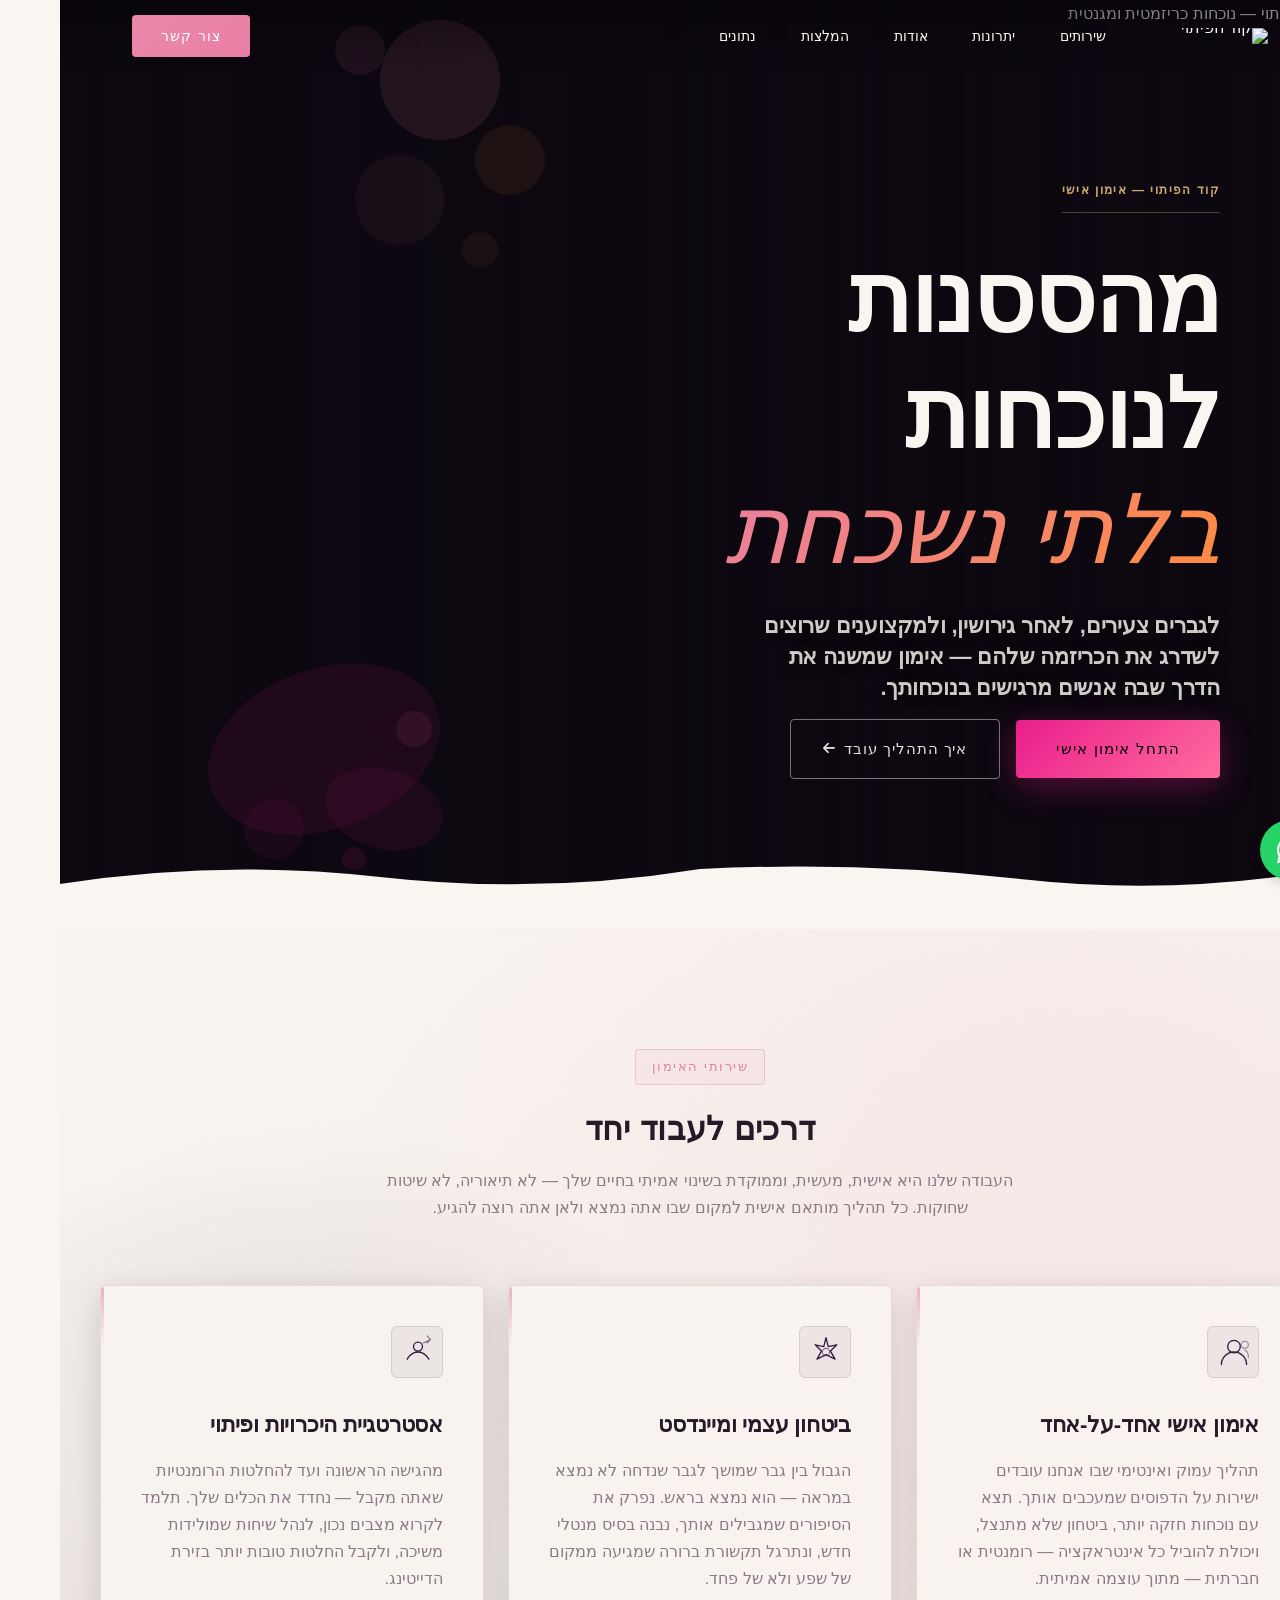
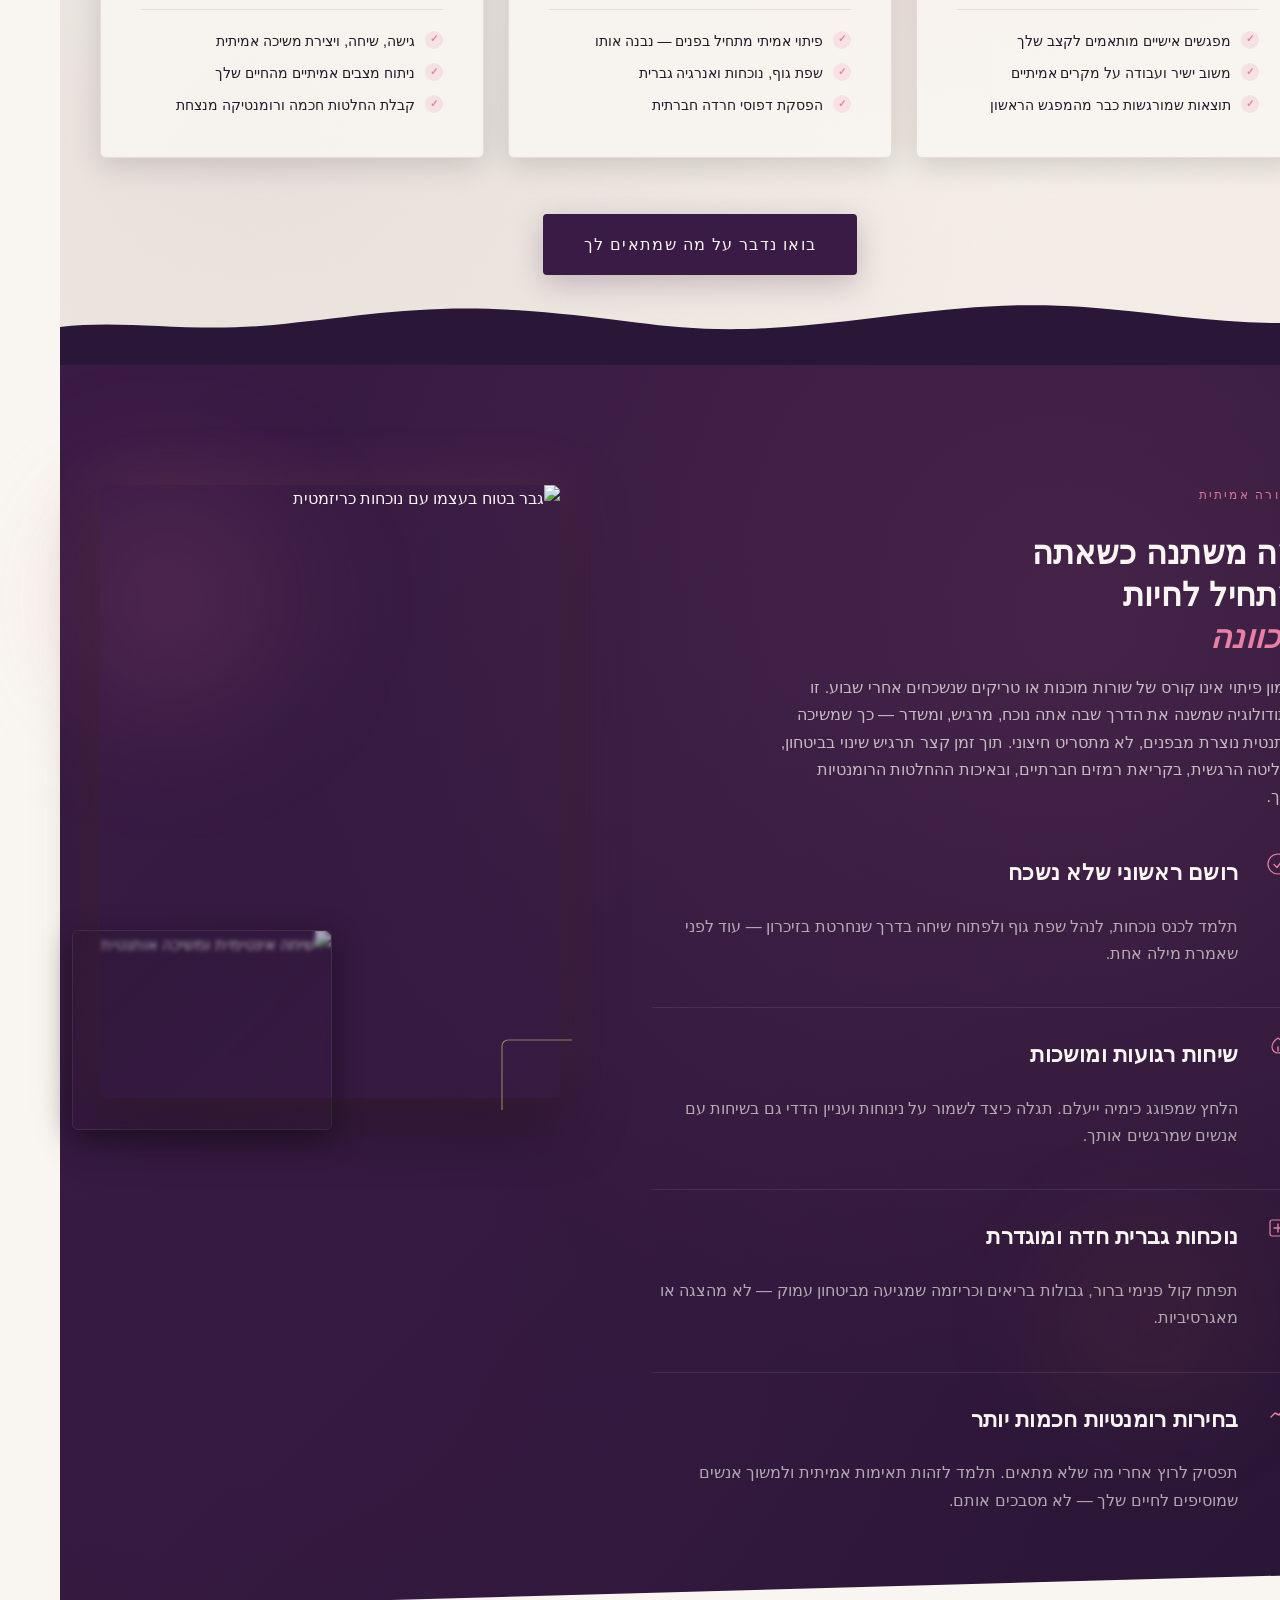
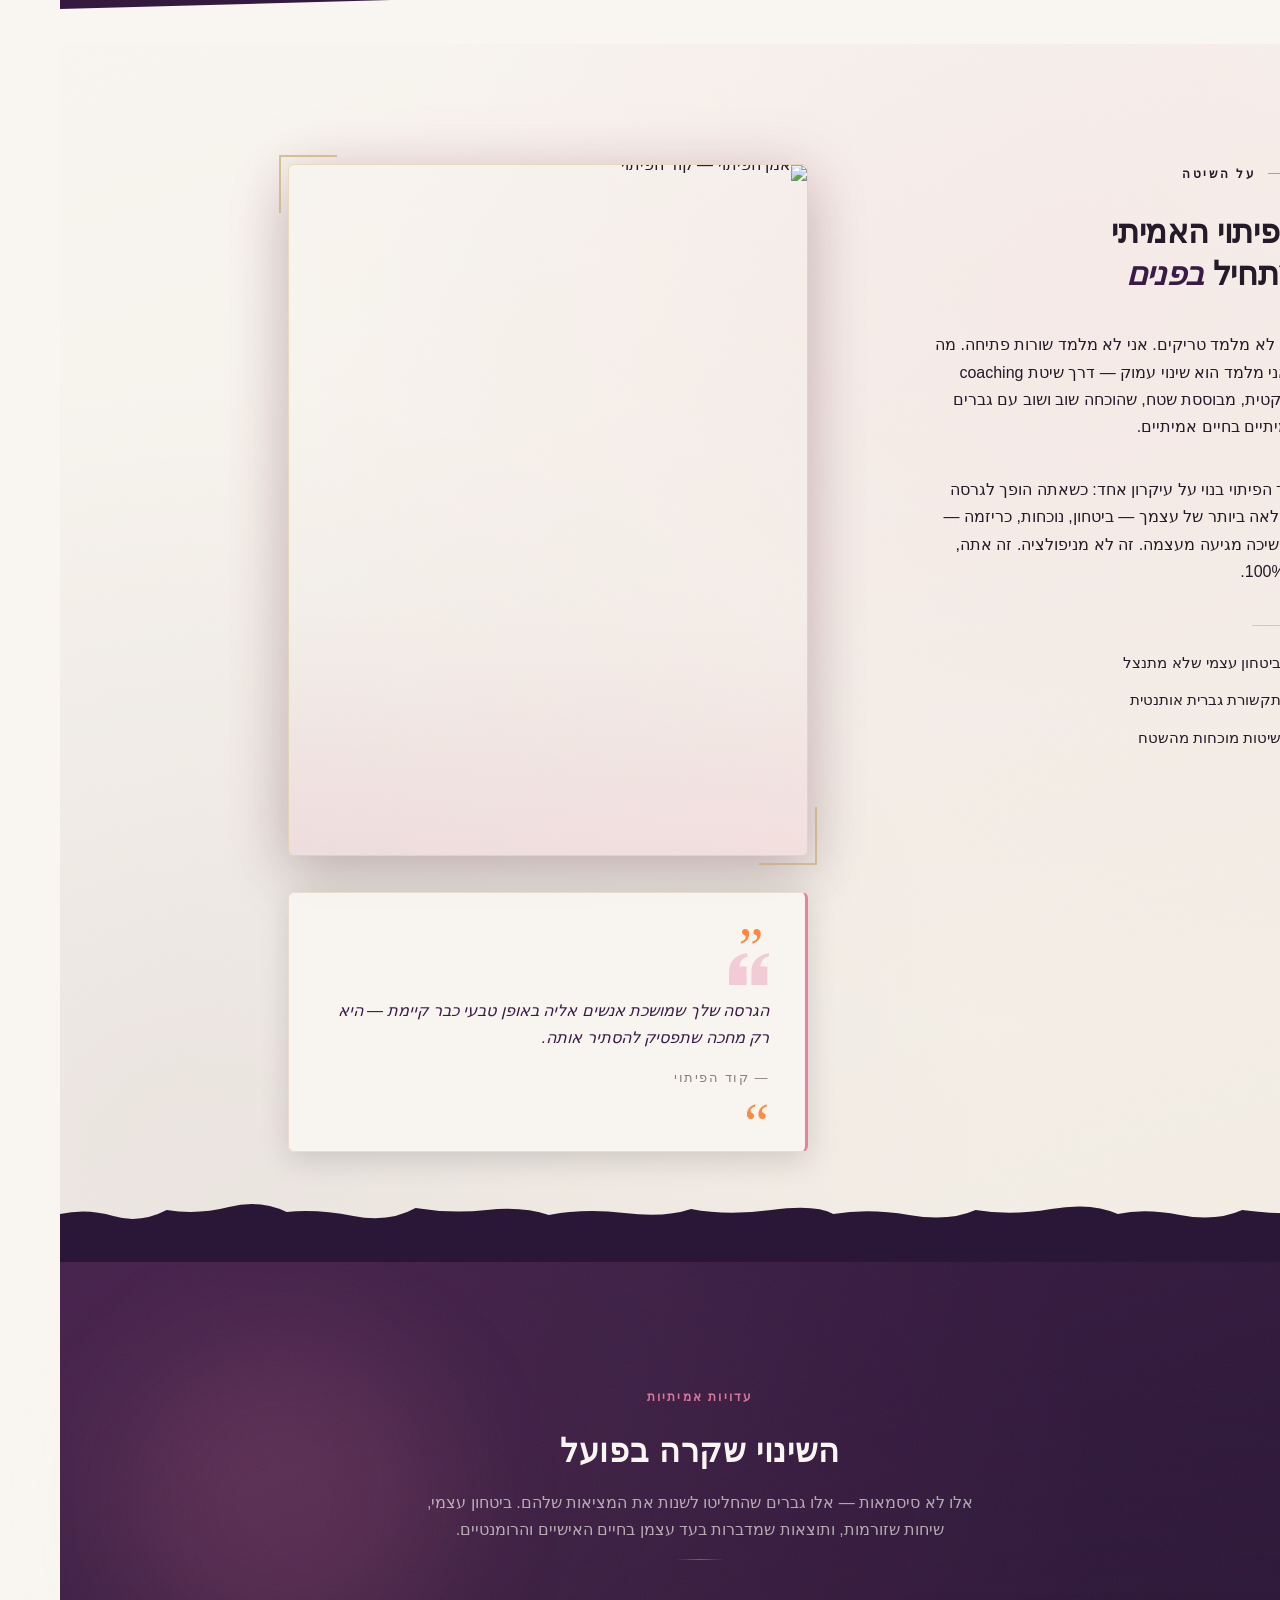
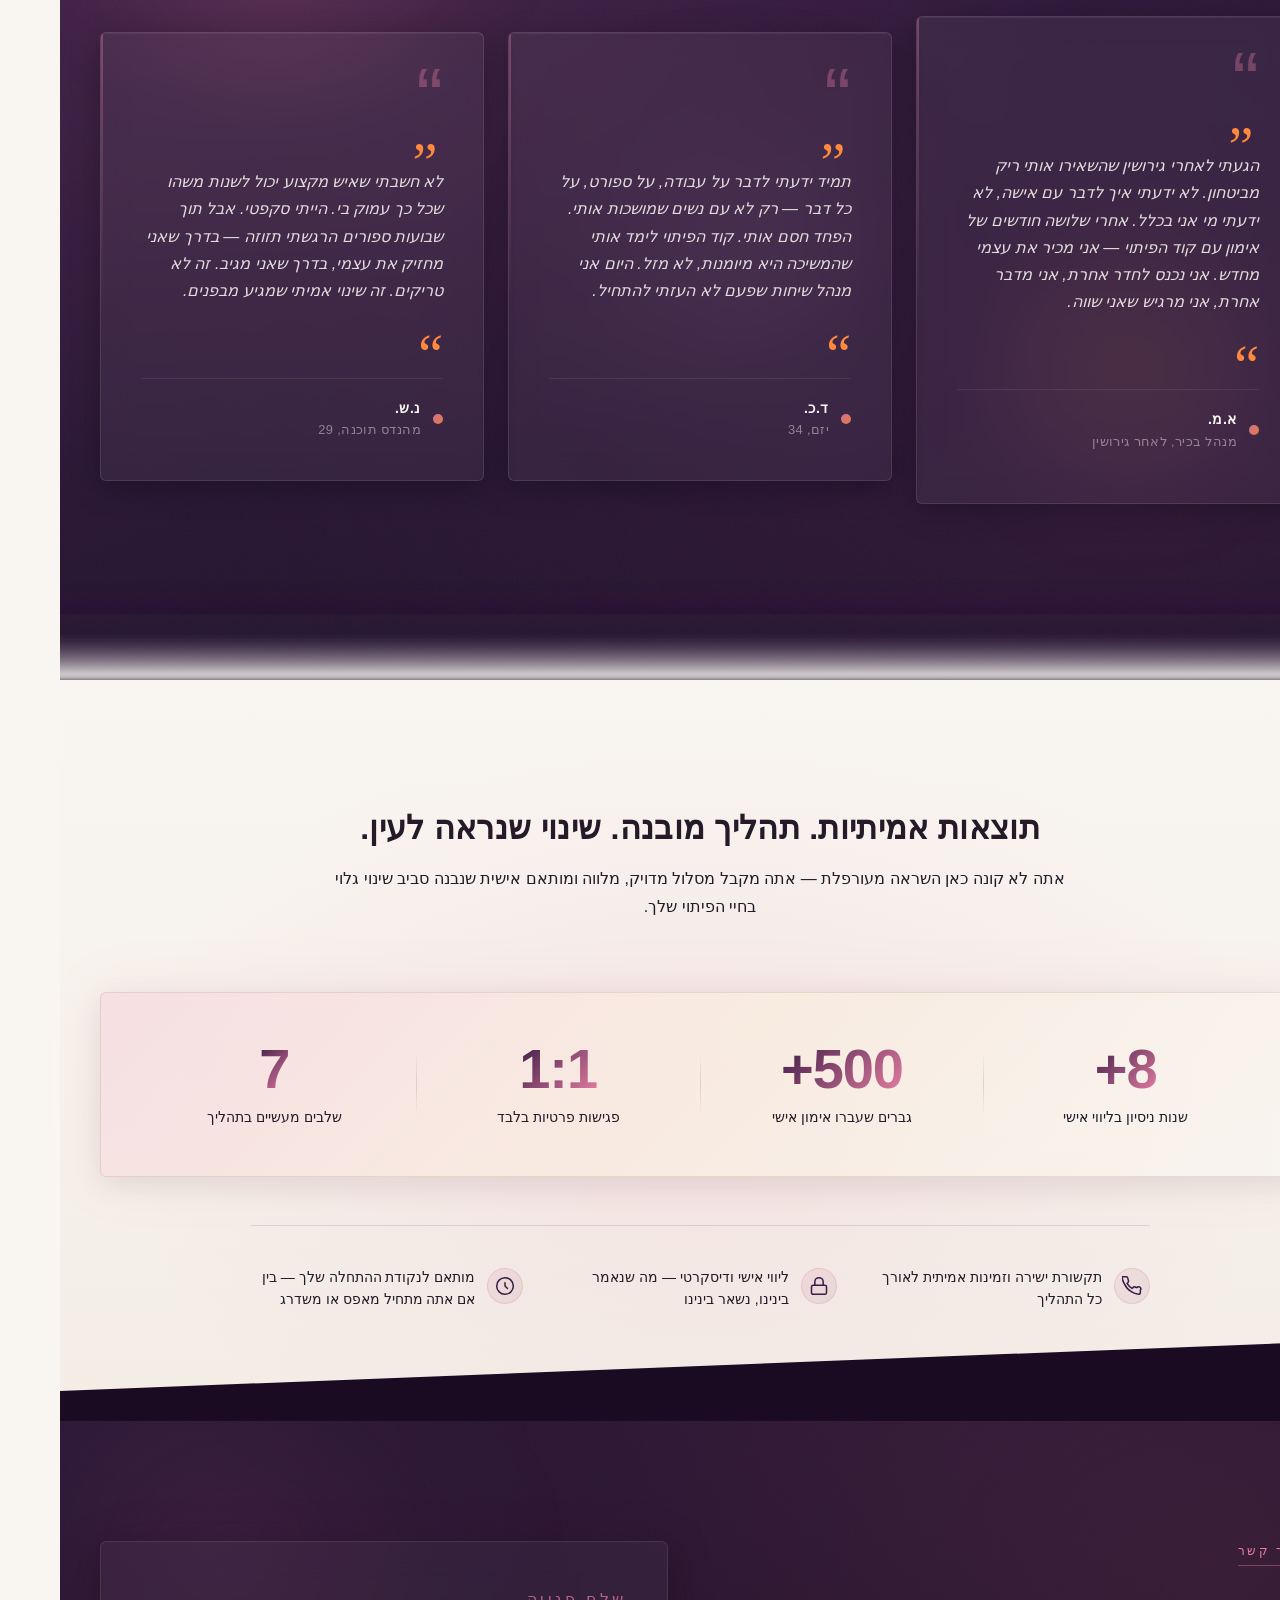
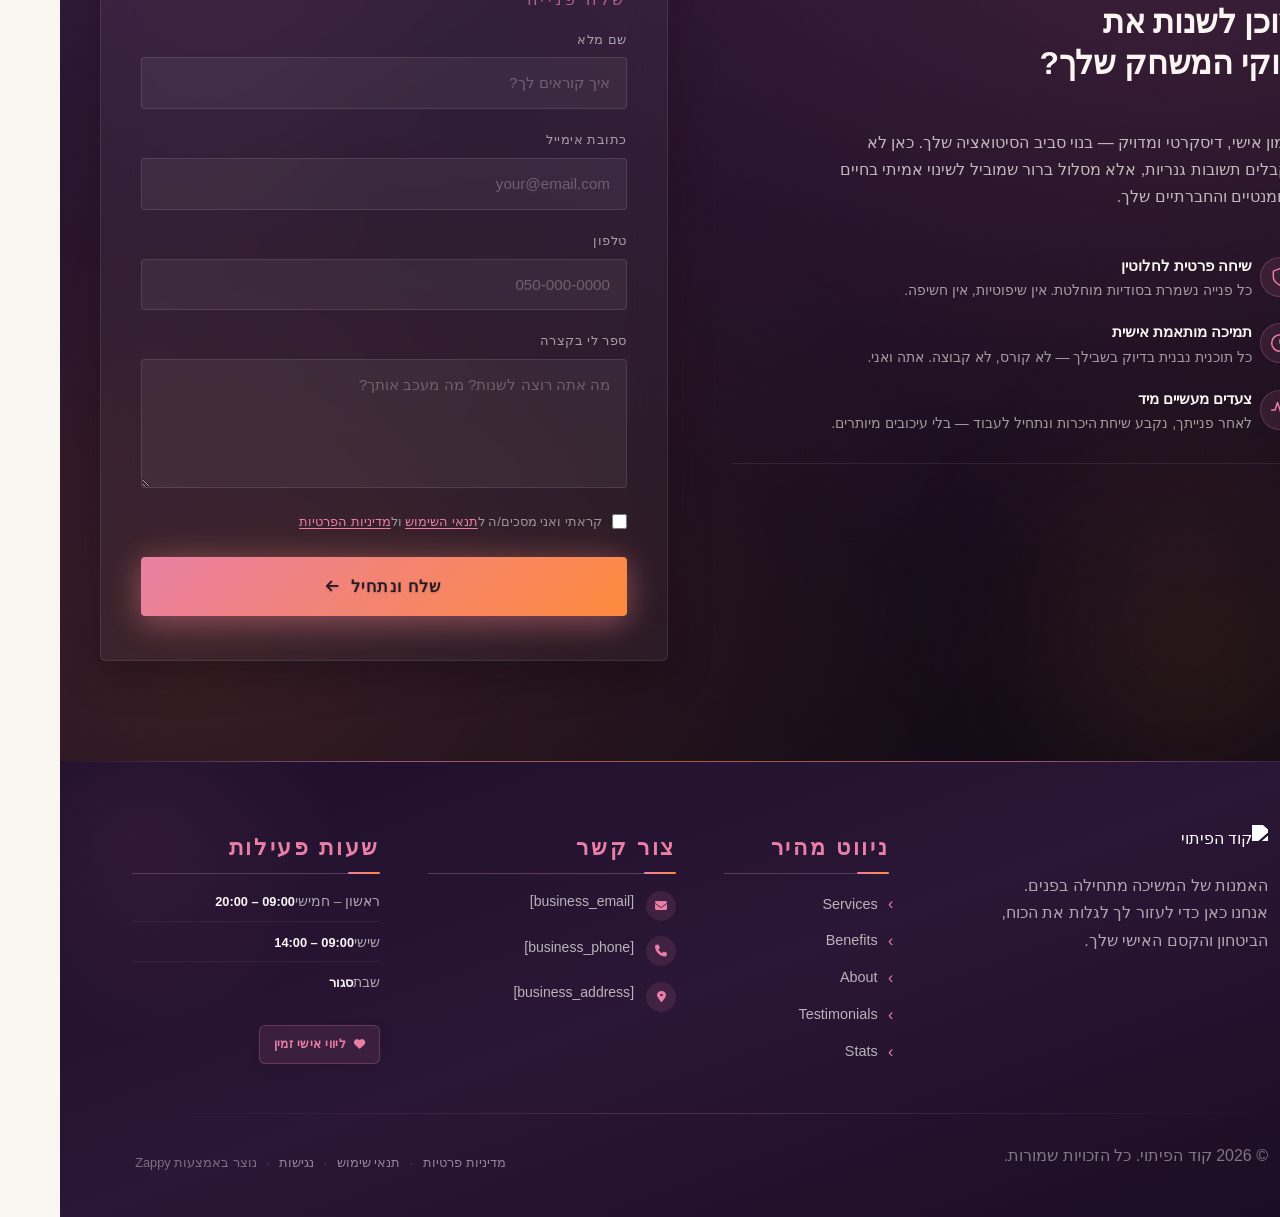
==== index.html @ 2f7e9809 "Initial website commit" ====
<!DOCTYPE html>
<html lang="he" dir="rtl">
<head>
    <meta charset="UTF-8">
    <meta name="viewport" content="width=device-width, initial-scale=1.0">
    <meta name="robots" content="index, follow">
    <title>Seduction Coaching — קוד הפיתוי</title>
    <meta name="description" content="A seduction coach offering personal coaching services, likely focused on helping clients improve their confidence, social skills, and romantic success. The bran">
    <meta name="keywords" content="Seduction Coaching, seduction coaching, קורס פיתוי לגברים, איך לפתות אישה">
    
    <!-- Favicons -->
    <link rel="icon" type="image/x-icon" href="/assets/favicon.ico">
    <link rel="icon" type="image/png" sizes="16x16" href="/assets/favicon-16x16.png">
    <link rel="icon" type="image/png" sizes="32x32" href="/assets/favicon-32x32.png">
    <link rel="icon" type="image/png" sizes="48x48" href="/assets/favicon-48x48.png">
    <link rel="icon" type="image/png" sizes="192x192" href="/assets/favicon-192x192.png">
    <link rel="icon" type="image/png" sizes="512x512" href="/assets/favicon-512x512.png">
    <link rel="apple-touch-icon" href="/assets/apple-touch-icon.png">
    <!-- Zappy Analytics -->
<script>
(function() {
  'use strict';
  
  // Configuration
  var config = {
    websiteId: '3ac9ea1d-3eac-4ead-bfc6-40f6383acbf4',
    apiUrl: 'https://api.zappy5.com/api/analytics/track',
    sessionDuration: 30 * 60 * 1000, // 30 minutes
    visitorDuration: 30 * 24 * 60 * 60 * 1000, // 30 days
    trackPageViews: true,
    trackClicks: true,
    trackFormSubmissions: true
  };
  
  // Generate or retrieve persistent visitor ID (30 days)
  function getVisitorId() {
    var visitorKey = 'zappy_visitor_' + config.websiteId;
    var visitor = null;
    
    try {
      visitor = localStorage.getItem(visitorKey);
      if (visitor) {
        var visitorData = JSON.parse(visitor);
        var now = Date.now();
        
        // Check if visitor ID is still valid (30 days)
        if (now - visitorData.created < config.visitorDuration) {
          // Update last seen timestamp
          visitorData.lastSeen = now;
          localStorage.setItem(visitorKey, JSON.stringify(visitorData));
          return visitorData.id;
        }
      }
    } catch (e) {
      console.warn('Zappy Analytics: LocalStorage not available');
    }
    
    // Generate new visitor ID
    var newVisitorId = 'zv_' + Date.now() + '_' + Math.random().toString(36).substr(2, 9);
    
    try {
      localStorage.setItem(visitorKey, JSON.stringify({
        id: newVisitorId,
        created: Date.now(),
        lastSeen: Date.now()
      }));
    } catch (e) {
      // Continue without local storage
    }
    
    return newVisitorId;
  }
  
  // Generate or retrieve session ID (30 minutes)
  function getSessionId() {
    var sessionKey = 'zappy_session_' + config.websiteId;
    var session = null;
    
    try {
      session = sessionStorage.getItem(sessionKey);
      if (session) {
        var sessionData = JSON.parse(session);
        var now = Date.now();
        
        // Check if session is still valid
        if (now - sessionData.timestamp < config.sessionDuration) {
          // Update timestamp
          sessionData.timestamp = now;
          sessionStorage.setItem(sessionKey, JSON.stringify(sessionData));
          return sessionData.id;
        }
      }
    } catch (e) {
      console.warn('Zappy Analytics: SessionStorage not available');
    }
    
    // Generate new session ID
    var newSessionId = 'zs_' + Date.now() + '_' + Math.random().toString(36).substr(2, 9);
    
    try {
      sessionStorage.setItem(sessionKey, JSON.stringify({
        id: newSessionId,
        timestamp: Date.now()
      }));
    } catch (e) {
      // Continue without session storage
    }
    
    return newSessionId;
  }
  
  var visitorId = getVisitorId();
  var sessionId = getSessionId();
  
  // Track an event
  function trackEvent(eventType, data) {
    data = data || {};
    
    var eventData = {
      website_id: config.websiteId,
      event_type: eventType,
      page_path: window.location.pathname,
      referrer: document.referrer || 'direct',
      visitor_id: visitorId,
      session_id: sessionId,
      metadata: data
    };
    
    // Use sendBeacon if available (better for page unload events)
    if (navigator.sendBeacon) {
      var blob = new Blob([JSON.stringify(eventData)], { type: 'application/json' });
      navigator.sendBeacon(config.apiUrl, blob);
    } else {
      // Fallback to fetch
      fetch(config.apiUrl, {
        method: 'POST',
        headers: {
          'Content-Type': 'application/json'
        },
        body: JSON.stringify(eventData),
        keepalive: true
      }).catch(function(error) {
        console.warn('Zappy Analytics: Failed to track event', error);
      });
    }
  }
  
  // Track page view
  if (config.trackPageViews) {
    trackEvent('pageview', {
      title: document.title,
      url: window.location.href
    });
  }
  
  // Track clicks on important elements
  if (config.trackClicks) {
    document.addEventListener('click', function(e) {
      var target = e.target;
      
      // Track button clicks (counted as actions)
      if (target.tagName === 'BUTTON' || target.closest('button')) {
        var button = target.tagName === 'BUTTON' ? target : target.closest('button');
        trackEvent('click', {
          element: 'button',
          text: button.textContent.trim().substring(0, 100),
          id: button.id || null,
          class: button.className || null
        });
      }
      
      // Track link clicks (navigation - not counted as actions)
      else if (target.tagName === 'A' || target.closest('a')) {
        var link = target.tagName === 'A' ? target : target.closest('a');
        trackEvent('navigation', {
          element: 'link',
          text: link.textContent.trim().substring(0, 100),
          href: link.href,
          external: link.hostname !== window.location.hostname
        });
      }
    }, true);
  }
  
  // Track form submissions
  if (config.trackFormSubmissions) {
    document.addEventListener('submit', function(e) {
      var form = e.target;
      
      trackEvent('form_submit', {
        form_id: form.id || null,
        form_name: form.name || null,
        form_action: form.action || null,
        form_method: form.method || 'GET'
      });
    }, true);
  }
  
  // Track time on page (send on page unload)
  var pageLoadTime = Date.now();
  
  window.addEventListener('beforeunload', function() {
    var timeOnPage = Math.floor((Date.now() - pageLoadTime) / 1000); // in seconds
    
    trackEvent('page_unload', {
      time_on_page: timeOnPage,
      page_path: window.location.pathname
    });
  });
  
  // Expose tracking function globally for custom events
  window.zappyAnalytics = {
    track: trackEvent,
    getVisitorId: function() { return visitorId; },
    getSessionId: function() { return sessionId; }
  };
  
})();
</script>
<!-- End Zappy Analytics -->
    <meta property="og:title" content="Seduction Coaching — קוד הפיתוי">
    <meta property="og:description" content="A seduction coach offering personal coaching services, likely focused on helping clients improve their confidence, social skills, and romantic success. The bran">
    <meta name="twitter:card" content="summary_large_image">
    <meta name="twitter:title" content="Seduction Coaching — קוד הפיתוי">
    <meta name="twitter:description" content="A seduction coach offering personal coaching services, likely focused on helping clients improve their confidence, social skills, and romantic success. The bran">
    <meta property="og:type" content="website">
  <meta property="og:locale" content="he_IL">
  
  
  
  
  
  <link rel="stylesheet" href="https://cdnjs.cloudflare.com/ajax/libs/font-awesome/6.4.0/css/all.min.css">
  <style>
    .skip-link { position: absolute; top: 0; left: 0; transform: translateY(-200%); padding: 12px 18px; background: var(--bg-dark, #1a1a1a); color: var(--text-light, #fff); font-weight: 600; border-radius: 0 0 8px 0; z-index: 10000; }
    .skip-link:focus { transform: none; outline: 2px solid var(--ring, #fff); outline-offset: 2px; }
    :focus-visible { outline: 2px solid var(--ring, currentColor); outline-offset: 3px; }
  </style>


  
    <!-- Favicons -->
    <link rel="icon" type="image/x-icon" href="/assets/favicon.ico">
    <link rel="icon" type="image/png" sizes="16x16" href="/assets/favicon-16x16.png">
    <link rel="icon" type="image/png" sizes="32x32" href="/assets/favicon-32x32.png">
    <link rel="icon" type="image/png" sizes="48x48" href="/assets/favicon-48x48.png">
    <link rel="icon" type="image/png" sizes="192x192" href="/assets/favicon-192x192.png">
    <link rel="icon" type="image/png" sizes="512x512" href="/assets/favicon-512x512.png">
    <link rel="apple-touch-icon" href="/assets/apple-touch-icon.png">
    <!-- Cookie Consent -->
    <link rel="stylesheet" href="https://cdn.jsdelivr.net/npm/vanilla-cookieconsent@3/dist/cookieconsent.css">
    <script src="https://cdn.jsdelivr.net/npm/vanilla-cookieconsent@3/dist/cookieconsent.umd.js"></script>
    <!-- Mickidum Accessibility Toolbar -->
    <script src="https://cdn.jsdelivr.net/gh/mickidum/acc_toolbar/acctoolbar/acctoolbar.min.js"></script>
    <link rel="stylesheet" href="/styles.css">

    <style id="zappy-dropdown-submenu-styles">
      /* ========== DESKTOP DROPDOWN SUBMENU STYLES ========== */
      /* Base styles for dropdown submenus - parent must be positioned */
      .nav-menu li:has(.sub-menu), nav li:has(.sub-menu), .navbar li:has(.sub-menu), #navMenu li:has(.sub-menu) { position: relative; }
      /* Submenu base - hidden by default */
      .nav-menu .sub-menu, nav .sub-menu, .navbar .sub-menu, #navMenu .sub-menu { display: block !important; position: absolute !important; top: 100%; left: 0; min-width: 220px; background: white; border-radius: 8px; box-shadow: 0 8px 25px rgba(0,0,0,0.15); padding: 8px 0; opacity: 0; visibility: hidden; transform: translateY(10px); transition: all 0.3s ease; z-index: 1000; list-style: none; pointer-events: none; }
      /* CRITICAL: Desktop hover styles to show dropdown */
      .nav-menu li:hover > .sub-menu, nav li:hover > .sub-menu, .navbar li:hover > .sub-menu, #navMenu li:hover > .sub-menu { opacity: 1 !important; visibility: visible !important; transform: translateY(0) !important; pointer-events: auto !important; }
      /* Submenu item styling */
      .sub-menu li { list-style: none; margin: 0; padding: 0; }
      .sub-menu a { display: block !important; padding: 10px 16px !important; color: var(--text-dark, #333) !important; font-weight: 500; text-decoration: none; white-space: nowrap; transition: background-color 0.2s; }
      .sub-menu .zappy-nav-child > a { padding-left: 28px !important; font-size: 0.9em !important; opacity: 0.85 !important; }
      [dir="rtl"] .sub-menu .zappy-nav-child > a, html[lang="he"] .sub-menu .zappy-nav-child > a, html[lang="ar"] .sub-menu .zappy-nav-child > a { padding-left: 10px !important; padding-right: 28px !important; }
      .sub-menu .zappy-nav-parent > a { font-weight: 600 !important; }
      .sub-menu a:hover { background-color: #f5f5f5; }
      /* RTL (Hebrew/Arabic) dropdown positioning */
      [dir="rtl"] .nav-menu .sub-menu, [dir="rtl"] nav .sub-menu, [dir="rtl"] .navbar .sub-menu, html[lang="he"] .nav-menu .sub-menu, html[lang="he"] nav .sub-menu, html[lang="he"] .navbar .sub-menu, html[lang="ar"] .nav-menu .sub-menu, html[lang="ar"] nav .sub-menu, html[lang="ar"] .navbar .sub-menu { left: auto !important; right: 0 !important; }
      /* Hide empty dropdown menus (exclude catalog sub-menus that use <a> children instead of <li>) */
      .sub-menu:empty, .sub-menu:not(:has(li:not(.zappy-hidden-menu-item))):not(:has(> a)), .sub-menu:not(:has(li)):not(:has(> a)) { display: none !important; opacity: 0 !important; visibility: hidden !important; pointer-events: none !important; }
      /* Desktop: show submenu on Menu Group hover */
      li:has(.menu-group-title):hover > .sub-menu { opacity: 1 !important; visibility: visible !important; transform: translateY(0) !important; pointer-events: auto !important; }
      /* Menu Group title styling */
      .nav-menu > li > .menu-group-title, #navMenu > li > .menu-group-title { display: inline-block; padding: 0.5rem 1rem; cursor: default; user-select: none; }
      
      /* ========== MOBILE SUBMENU STYLES ========== */
      @media (max-width: 768px) {
        .nav-menu .sub-menu, nav .sub-menu, .navbar .sub-menu, #navMenu .sub-menu { position: static !important; transform: none !important; box-shadow: none !important; background: transparent !important; max-height: 0; overflow: hidden; opacity: 0; visibility: hidden; transition: max-height 0.3s ease, opacity 0.3s ease; padding: 0 !important; border-radius: 0 !important; }
        .navbar .sub-menu.mobile-expanded, .nav-menu .sub-menu.mobile-expanded, #navMenu .sub-menu.mobile-expanded { max-height: none !important; overflow-y: visible !important; opacity: 1 !important; visibility: visible !important; padding: 8px 0 8px 16px !important; }
        [dir="rtl"] .sub-menu.mobile-expanded, html[lang="he"] .sub-menu.mobile-expanded { padding: 8px 16px 8px 0 !important; }
        /* Disable hover behavior on mobile */
        .nav-menu li:hover > .sub-menu, nav li:hover > .sub-menu, .navbar li:hover > .sub-menu, #navMenu li:hover > .sub-menu { opacity: 0; visibility: hidden; pointer-events: none; }
        .nav-menu li > .sub-menu.mobile-expanded, nav li > .sub-menu.mobile-expanded, .navbar li > .sub-menu.mobile-expanded, #navMenu li > .sub-menu.mobile-expanded { opacity: 1 !important; visibility: visible !important; pointer-events: auto !important; }
        .nav-menu li:has(.sub-menu), nav li:has(.sub-menu), .navbar li:has(.sub-menu), #navMenu li:has(.sub-menu) { display: flex !important; flex-wrap: wrap !important; align-items: center !important; position: relative !important; min-height: 44px !important; }
        .nav-menu li:has(.sub-menu) > a, nav li:has(.sub-menu) > a, .navbar li:has(.sub-menu) > a, #navMenu li:has(.sub-menu) > a { flex: 1 !important; min-width: 0 !important; }
        .nav-menu li:has(.sub-menu) > .menu-group-title, nav li:has(.sub-menu) > .menu-group-title, .navbar li:has(.sub-menu) > .menu-group-title, #navMenu li:has(.sub-menu) > .menu-group-title { flex: 1 !important; min-width: 0 !important; padding: 0 !important; line-height: inherit !important; }
        .nav-menu li:has(.sub-menu) > .sub-menu, nav li:has(.sub-menu) > .sub-menu, .navbar li:has(.sub-menu) > .sub-menu, #navMenu li:has(.sub-menu) > .sub-menu { flex-basis: 100% !important; width: 100% !important; }
        .nav-menu li:has(.sub-menu) > a [class*="chevron"], .nav-menu li:has(.sub-menu) > a [class*="arrow"], .nav-menu li:has(.sub-menu) > a .fa-chevron-down, .nav-menu li:has(.sub-menu) > a .fa-angle-down, nav li:has(.sub-menu) > a [class*="chevron"], nav li:has(.sub-menu) > a [class*="arrow"], #navMenu li:has(.sub-menu) > a [class*="chevron"], #navMenu li:has(.sub-menu) > a [class*="arrow"] { display: none !important; visibility: hidden !important; }
        .mobile-submenu-toggle { display: flex !important; align-items: center !important; justify-content: center !important; width: 44px !important; height: auto !important; background: transparent !important; border: none !important; cursor: pointer !important; color: var(--text-light) !important; position: static !important; flex-shrink: 0 !important; align-self: stretch !important; z-index: 2 !important; padding: 0 !important; margin: 0 !important; }
        .mobile-submenu-toggle::after { content: '' !important; width: 0 !important; height: 0 !important; border-left: 6px solid transparent !important; border-right: 6px solid transparent !important; border-top: 7px solid currentColor !important; transition: transform 0.3s ease !important; }
        .mobile-submenu-toggle.expanded::after { transform: rotate(180deg) !important; }
        .sub-menu a { padding: 10px 0 !important; display: block !important; color: var(--text-light) !important; white-space: normal !important; }
        .sub-menu .zappy-nav-child > a { padding-left: 28px !important; font-size: 0.9em !important; opacity: 0.85 !important; }
        [dir="rtl"] .sub-menu .zappy-nav-child > a, html[lang="he"] .sub-menu .zappy-nav-child > a, html[lang="ar"] .sub-menu .zappy-nav-child > a { padding-left: 0 !important; padding-right: 28px !important; }
        .sub-menu .zappy-nav-parent > a { font-weight: 600 !important; }
        .nav-menu.active, #navMenu.active { max-width: 100vw !important; overflow-x: hidden !important; box-sizing: border-box !important; }
        .navbar .sub-menu li a, nav.navbar .sub-menu li a, .zappy-products-dropdown .sub-menu a { color: var(--text-light) !important; }
      }
      @media (min-width: 769px) { .mobile-submenu-toggle { display: none !important; } }
    </style>

    <style id="zappy-widget-visibility">
      html[dir="rtl"] .whatsapp-float { right: 20px !important; left: auto !important; }
      html[dir="ltr"] .whatsapp-float, html:not([dir]) .whatsapp-float { left: 20px !important; right: auto !important; }
      html[dir="rtl"] #mic-access-tool-general-button, html[dir="rtl"] .mic-access-tool-general-button,
      html[dir="rtl"] #mic-init-access-tool .mic-access-tool-general-button,
      html[dir="rtl"] #mic-init-access-tool #mic-access-tool-general-button,
      html[dir="rtl"] ._access-icon { left: 20px !important; right: auto !important; }
      html[dir="ltr"] #mic-access-tool-general-button, html[dir="ltr"] .mic-access-tool-general-button,
      html[dir="ltr"] #mic-init-access-tool .mic-access-tool-general-button,
      html[dir="ltr"] #mic-init-access-tool #mic-access-tool-general-button,
      html[dir="ltr"] ._access-icon,
      html:not([dir]) #mic-access-tool-general-button, html:not([dir]) .mic-access-tool-general-button,
      html:not([dir]) #mic-init-access-tool .mic-access-tool-general-button,
      html:not([dir]) #mic-init-access-tool #mic-access-tool-general-button,
      html:not([dir]) ._access-icon { right: 20px !important; left: auto !important; }
      @media (max-width: 768px) { .whatsapp-float { display: flex !important; } }
      @media (min-width: 769px) { .whatsapp-float { display: flex !important; } }
      @media (max-width: 768px) {
        #mic-access-tool-general-button, .mic-access-tool-general-button,
        #mic-init-access-tool .mic-access-tool-general-button, #mic-init-access-tool #mic-access-tool-general-button,
        ._access-icon { display: flex !important; visibility: visible !important; opacity: 1 !important; pointer-events: auto !important; }
        #mic-access-tool-box.opened-mic-access-tool, .mic-access-tool-box.opened-mic-access-tool,
        #mic-init-access-tool #mic-access-tool-box.opened-mic-access-tool {
          visibility: visible !important; opacity: 1 !important; pointer-events: auto !important;
        }
      }
      @media (min-width: 769px) {
        #mic-access-tool-general-button, .mic-access-tool-general-button,
        #mic-init-access-tool .mic-access-tool-general-button, #mic-init-access-tool #mic-access-tool-general-button,
        ._access-icon { display: flex !important; visibility: visible !important; opacity: 1 !important; pointer-events: auto !important; }
        #mic-access-tool-box.opened-mic-access-tool, .mic-access-tool-box.opened-mic-access-tool,
        #mic-init-access-tool #mic-access-tool-box.opened-mic-access-tool {
          visibility: visible !important; opacity: 1 !important; pointer-events: auto !important;
        }
      }
    </style>
</head>
<body>
<a class="skip-link" href="#main">דלג לתוכן הראשי</a>
  <nav class="navbar" dir="rtl">
  <button class="mobile-toggle" id="mobileToggle" aria-label="Menu">
    <svg class="hamburger-icon" width="24" height="24" viewBox="0 0 24 24" fill="none">
      <path d="M3 12h18M3 6h18M3 18h18" stroke="currentColor" stroke-width="2" stroke-linecap="round"></path>
    </svg>
    <svg class="close-icon" width="24" height="24" viewBox="0 0 24 24" fill="none" style="display: none;">
      <path d="M18 6L6 18M6 6l12 12" stroke="currentColor" stroke-width="2" stroke-linecap="round"></path>
    </svg>
  </button>

  <button class="phone-header-btn" data-phone="" aria-label="Call">
    <svg width="20" height="20" viewBox="0 0 24 24" fill="currentColor">
      <path d="M22 16.92v3a2 2 0 0 1-2.18 2 19.79 19.79 0 0 1-8.63-3.07 19.5 19.5 0 0 1-6-6 19.79 19.79 0 0 1-3.07-8.67A2 2 0 0 1 4.11 2h3a2 2 0 0 1 2 1.72 12.84 12.84 0 0 0 .7 2.81 2 2 0 0 1-.45 2.11L8.09 9.91a16 16 0 0 0 6 6l1.27-1.27a2 2 0 0 1 2.11-.45 12.84 12.84 0 0 0 2.81.7A2 2 0 0 1 22 16.92z"></path>
    </svg>
  </button>

  <div class="nav-container">
    <div class="nav-right-group"><div class="nav-brand">
      <a href="/" class="logo-link"><img class="logo" src="/assets/site-----image-1.webp" alt="קוד הפיתוי"></a>
    </div><ul class="nav-menu" id="navMenu"><li><a href="#services">שירותים</a></li><li><a href="#benefits">יתרונות</a></li><li><a href="#about">אודות</a></li><li><a href="#testimonials">המלצות</a></li><li><a href="#stats">נתונים</a></li></ul></div>

    

    <div class="nav-cta-container">
      <a href="#contact" class="nav-cta-btn">צור קשר</a>
    </div>
  </div>
</nav>
<script>

// Navbar Mobile Menu Toggle and Contrast Fix
(function() {
  // Use 'load' event instead of 'DOMContentLoaded' to ensure we run AFTER all other scripts
  window.addEventListener('load', function() {
    
    // FIX MOBILE BUTTON CONTRAST
    // Detect navbar background color and apply contrasting color to mobile buttons
    const navbar = document.querySelector('.navbar, nav, header');
    if (!navbar) {
      console.log('[Navbar] Navbar element not found');
      return;
    }
    
    // DECLARE VARIABLES EARLY to avoid Temporal Dead Zone errors
    // These are used in multiple places below
    let mobileToggle = document.getElementById('mobileToggle') ||
                       document.querySelector('.mobile-toggle') ||
                       document.querySelector('.hamburger') ||
                       document.querySelector('.hamburger-menu') ||
                       document.querySelector('.menu-toggle') ||
                       document.querySelector('.burger-menu') ||
                       document.querySelector('[aria-label="Menu"]') ||
                       document.querySelector('[aria-label="תפריט"]');
    
    const phoneBtn = document.querySelector('.phone-header-btn');
    
    const computedStyle = window.getComputedStyle(navbar);
    let bgColor = computedStyle.backgroundColor;
    
    console.log('[Navbar] Initial navbar background:', bgColor);
    
    // Check if background is transparent or rgba with 0 alpha
    const isTransparent = bgColor === 'transparent' || 
                         bgColor === 'rgba(0, 0, 0, 0)' ||
                         (bgColor.startsWith('rgba') && bgColor.includes(', 0)'));
    
    if (isTransparent) {
      // Check for background-image or gradient
      const bgImage = computedStyle.backgroundImage;
      if (bgImage && bgImage !== 'none') {
        console.log('[Navbar] Navbar has background image/gradient, using dark text');
        bgColor = 'rgb(240, 240, 240)'; // Assume light background
      } else {
        // Transparent navbar - check body background
        const bodyBg = window.getComputedStyle(document.body).backgroundColor;
        console.log('[Navbar] Navbar transparent, using body background:', bodyBg);
        bgColor = bodyBg;
      }
    }
    
    // Calculate luminance to determine if background is light or dark
    const rgb = bgColor.match(/\d+/g);
    if (rgb && rgb.length >= 3) {
      const r = parseInt(rgb[0]);
      const g = parseInt(rgb[1]);
      const b = parseInt(rgb[2]);
      const luminance = (0.299 * r + 0.587 * g + 0.114 * b) / 255;
      
      // Mobile button colors are set by Claude's AI-generated CSS (same as .nav-menu a)
      // No dynamic color overrides needed - colors come from the generated navbar CSS
      console.log('[Navbar] Mobile button colors preserved from Claude CSS (luminance:', luminance.toFixed(2) + ')');
      
      // FIX ICON SIZES - Ensure SVGs are properly sized and visible
      // INJECT CRITICAL CSS TO OVERRIDE ANY CONFLICTING RULES
      const criticalCSS = document.createElement('style');
      criticalCSS.id = 'zappy-mobile-nav-fix';
      const htmlLang = document.documentElement.lang || 'en';
      const htmlDir = document.documentElement.dir || 'ltr';
      // Check both dir attribute AND lang for RTL detection
      // dir="rtl" is the most reliable indicator
      const isRTL = htmlDir === 'rtl' || htmlLang === 'he' || htmlLang === 'ar';
      
      criticalCSS.textContent = `
        /* Hide mobile buttons on desktop, show only on mobile */
        @media (min-width: 769px) {
          .mobile-toggle,
          .phone-header-btn {
            display: none !important;
          }
        }
        
        /* Show and position mobile buttons correctly on mobile */
        @media (max-width: 768px) {
          .navbar,
          nav.navbar {
            min-height: 70px !important;
          }

          .mobile-toggle,
          .phone-header-btn {
            position: absolute !important;
            top: 0 !important;
            bottom: 0 !important;
            margin-top: auto !important;
            margin-bottom: auto !important;
            transform: none !important;
            z-index: 1001 !important;
            display: flex !important;
            align-items: center !important;
            justify-content: center !important;
            width: 36px !important;
            height: 36px !important;
            border-radius: 50% !important;
            border: none !important;
            cursor: pointer !important;
            padding: 6px !important;
            background: none !important;
            color: var(--nav-text, var(--text-light)) !important;
            touch-action: manipulation !important;
            -webkit-tap-highlight-color: transparent !important;
          }

          html[data-zappy-site-type="ecommerce"] .phone-header-btn,
          body[data-zappy-site-type="ecommerce"] .phone-header-btn,
          html[data-zappy-site-type="ecommerce"] header .phone-header-btn,
          html[data-zappy-site-type="ecommerce"] nav .phone-header-btn {
            display: none !important;
            visibility: hidden !important;
            width: 0 !important;
            height: 0 !important;
            min-width: 0 !important;
            overflow: hidden !important;
          }
          
          /* LTR positioning (default): hamburger LEFT, phone RIGHT */
          html:not([dir="rtl"]):not([lang="he"]):not([lang="ar"]) .mobile-toggle,
          html[dir="ltr"] .mobile-toggle {
            left: 12px !important;
            right: auto !important;
          }
          html:not([dir="rtl"]):not([lang="he"]):not([lang="ar"]) .phone-header-btn,
          html[dir="ltr"] .phone-header-btn {
            right: 12px !important;
            left: auto !important;
          }
          
          /* RTL positioning: hamburger RIGHT, phone LEFT */
          html[dir="rtl"] .mobile-toggle,
          html[lang="he"] .mobile-toggle,
          html[lang="ar"] .mobile-toggle {
            right: 12px !important;
            left: auto !important;
          }
          html[dir="rtl"] .phone-header-btn,
          html[lang="he"] .phone-header-btn,
          html[lang="ar"] .phone-header-btn {
            left: 12px !important;
            right: auto !important;
          }
          
          /* CRITICAL: Ensure nav-container has min-height on mobile */
          /* All children are positioned absolutely/fixed on mobile, so height:auto collapses to 0 */
          .nav-container {
            min-height: 70px !important;
            position: relative !important;
          }
          
          /* Ensure SVG icons are properly sized and inherit color */
          .mobile-toggle svg,
          .phone-header-btn svg {
            width: 24px !important;
            height: 24px !important;
            /* Don't force display - let JavaScript control hamburger/close toggle */
          }
          
          /* Reset nav-cta-container on mobile - remove desktop box-shadow/padding */
          /* that creates a visible ghost box when CTA button is hidden */
          .nav-cta-container {
            box-shadow: none !important;
            padding: 0 !important;
          }
          
          /* Hide nav-cta-container entirely on mobile when there's no lang-switcher */
          /* (only the CTA button is inside, and it's hidden on mobile) */
          .nav-cta-container:not(:has(.lang-switcher)) {
            display: none !important;
          }
          
          /* CRITICAL: Prevent hero image fade gradient from bleeding over headline text */
          /* The .image-fade-gradient has bottom: -30px (extends below parent) */
          /* On mobile stacked layout, this overlaps the h1 text below the image */
          .hero-image-column {
            overflow: hidden !important;
          }
          .image-fade-gradient {
            bottom: 0 !important;
          }
          
          /* Hide desktop language switcher on mobile - hamburger menu handles it */
          /* High specificity to override stored CSS */
          .lang-switcher,
          .nav-cta-container .lang-switcher,
          .nav-container .lang-switcher,
          .navbar .lang-switcher,
          .navbar .nav-cta-container .lang-switcher {
            display: none !important;
          }
        }
      `;
      
      // Remove existing fix if present and inject new one
      const existing = document.getElementById('zappy-mobile-nav-fix');
      if (existing) existing.remove();
      document.head.appendChild(criticalCSS);
      
      console.log('[Navbar] Critical CSS injected for mobile nav positioning');
      
      // ONLY apply inline positioning styles on mobile viewport
      // On desktop, the CSS handles hiding these buttons with display: none
      // Inline styles were breaking desktop layout by overriding CSS
      const isMobileViewport = window.innerWidth <= 768;
      
      if (mobileToggle) {
        // Icon sizing applies to all viewports for consistency
        const hamburgerIcon = mobileToggle.querySelector('.hamburger-icon');
        const closeIcon = mobileToggle.querySelector('.close-icon');
        
        if (hamburgerIcon) {
          hamburgerIcon.style.setProperty('width', '24px', 'important');
          hamburgerIcon.style.setProperty('height', '24px', 'important');
          hamburgerIcon.style.setProperty('display', 'block', 'important'); // Show hamburger by default
        }
        if (closeIcon) {
          closeIcon.style.setProperty('width', '24px', 'important');
          closeIcon.style.setProperty('height', '24px', 'important');
          closeIcon.style.setProperty('display', 'none', 'important'); // Hide close icon by default
        }
        
        // ONLY set positioning inline styles on mobile
        if (isMobileViewport) {
          mobileToggle.style.setProperty('position', 'absolute', 'important');
          mobileToggle.style.setProperty('top', '0', 'important');
          mobileToggle.style.setProperty('bottom', '0', 'important');
          mobileToggle.style.setProperty('margin-top', 'auto', 'important');
          mobileToggle.style.setProperty('margin-bottom', 'auto', 'important');
          mobileToggle.style.setProperty('transform', 'none', 'important');
          mobileToggle.style.setProperty('z-index', '1001', 'important');
          
          // Clear any inline left/right so CSS can take over based on html[dir]
          mobileToggle.style.removeProperty('left');
          mobileToggle.style.removeProperty('right');
          
          console.log('[Navbar] Mobile toggle positioning applied (mobile viewport)');
        } else {
          // On desktop, clear any positioning styles to let CSS handle it
          mobileToggle.style.removeProperty('position');
          mobileToggle.style.removeProperty('top');
          mobileToggle.style.removeProperty('transform');
          mobileToggle.style.removeProperty('z-index');
          mobileToggle.style.removeProperty('left');
          mobileToggle.style.removeProperty('right');
          console.log('[Navbar] Desktop viewport - cleared mobile toggle inline positioning');
        }
      }
      
      if (phoneBtn) {
        // Icon sizing applies to all viewports
        const phoneIcon = phoneBtn.querySelector('svg');
        if (phoneIcon) {
          phoneIcon.style.width = '24px';
          phoneIcon.style.height = '24px';
          phoneIcon.setAttribute('width', '24');
          phoneIcon.setAttribute('height', '24');
        }
        
        // ONLY set positioning inline styles on mobile
        if (isMobileViewport) {
          phoneBtn.style.setProperty('position', 'absolute', 'important');
          phoneBtn.style.setProperty('top', '0', 'important');
          phoneBtn.style.setProperty('bottom', '0', 'important');
          phoneBtn.style.setProperty('margin-top', 'auto', 'important');
          phoneBtn.style.setProperty('margin-bottom', 'auto', 'important');
          phoneBtn.style.setProperty('transform', 'none', 'important');
          phoneBtn.style.setProperty('z-index', '1001', 'important');
          
          // Clear any inline left/right so CSS can take over based on html[dir]
          phoneBtn.style.removeProperty('left');
          phoneBtn.style.removeProperty('right');
          
          console.log('[Navbar] Phone button positioning applied (mobile viewport)');
        } else {
          // On desktop, clear any positioning styles to let CSS handle it
          phoneBtn.style.removeProperty('position');
          phoneBtn.style.removeProperty('top');
          phoneBtn.style.removeProperty('transform');
          phoneBtn.style.removeProperty('z-index');
          phoneBtn.style.removeProperty('left');
          phoneBtn.style.removeProperty('right');
          console.log('[Navbar] Desktop viewport - cleared phone button inline positioning');
        }
      }
    } else {
      console.log('[Navbar] Could not parse background color:', bgColor);
    }
    
    // MOBILE MENU TOGGLE
    // Re-query in case DOM changed (mobileToggle already declared at top of function)
    mobileToggle = document.getElementById('mobileToggle') ||
                   document.querySelector('.mobile-toggle') ||
                   document.querySelector('.hamburger') ||
                   document.querySelector('.hamburger-menu') ||
                   document.querySelector('.menu-toggle') ||
                   document.querySelector('.burger-menu') ||
                   document.querySelector('[aria-label="Menu"]') ||
                   document.querySelector('[aria-label="תפריט"]');
    
    // EXPANDED SEARCH: Find nav menu by ID or class
    const navMenu = document.getElementById('navMenu') ||
                  document.querySelector('.nav-menu') ||
                  document.querySelector('.nav-links') ||
                  document.querySelector('nav ul:not(.submenu)');
    
    if (!mobileToggle || !navMenu) {
      console.log('[Navbar] Mobile toggle or menu not found:', { toggle: !!mobileToggle, menu: !!navMenu });
      return;
    }
    
    // Ensure navMenu has ID for CSS targeting
    if (!navMenu.id) {
      navMenu.id = 'navMenu';
    }
    
    console.log('[Navbar] Initializing mobile menu...');
    
    // Remove any existing event listeners by cloning the button
    const newToggle = mobileToggle.cloneNode(true);
    mobileToggle.parentNode.replaceChild(newToggle, mobileToggle);
    
    // Toggle menu handler (shared by click and touchend)
    function handleToggle(e) {
      e.preventDefault();
      e.stopPropagation();
      
      const hamburgerIcon = newToggle.querySelector('.hamburger-icon');
      const closeIcon = newToggle.querySelector('.close-icon');
      const isActive = navMenu.classList.contains('active');
      
      if (isActive) {
        // Close menu
        navMenu.classList.remove('active');
        if (hamburgerIcon) hamburgerIcon.style.setProperty('display', 'block', 'important');
        if (closeIcon) closeIcon.style.setProperty('display', 'none', 'important');
        document.body.style.overflow = '';
        console.log('[Navbar] Menu closed');
      } else {
        // Open menu
        navMenu.classList.add('active');
        if (hamburgerIcon) hamburgerIcon.style.setProperty('display', 'none', 'important');
        if (closeIcon) closeIcon.style.setProperty('display', 'block', 'important');
        document.body.style.overflow = 'hidden';
        console.log('[Navbar] Menu opened');
      }
    }
    
    // Use click for desktop/emulation and touchend as iOS Safari fallback.
    // Prevent double-fire with a timestamp guard.
    var lastToggleTime = 0;
    function guardedToggle(e) {
      var now = Date.now();
      if (now - lastToggleTime < 300) return;
      lastToggleTime = now;
      handleToggle(e);
    }
    
    newToggle.addEventListener('click', guardedToggle);
    newToggle.addEventListener('touchend', guardedToggle);
    
    // Close menu when clicking nav links (but NOT dropdown toggles)
    const navLinks = navMenu.querySelectorAll('a');
    navLinks.forEach(function(link) {
      link.addEventListener('click', function() {
        // Don't close if it's a dropdown child (unless it's a real navigation link)
        if (this.getAttribute('href') === '#') return;
        
        const hamburgerIcon = newToggle.querySelector('.hamburger-icon');
        const closeIcon = newToggle.querySelector('.close-icon');
        
        navMenu.classList.remove('active');
        if (hamburgerIcon) hamburgerIcon.style.setProperty('display', 'block', 'important');
        if (closeIcon) closeIcon.style.setProperty('display', 'none', 'important');
        document.body.style.overflow = '';
        console.log('[Navbar] Menu closed (link clicked)');
      });
    });
    
    // DROPDOWN MENU TOGGLE (for mobile and touch devices)
    var dropdownToggles = navMenu.querySelectorAll('.dropdown-toggle');
    dropdownToggles.forEach(function(toggle) {
      toggle.addEventListener('click', function(e) {
        e.preventDefault();
        e.stopPropagation();
        var parent = this.closest('.nav-dropdown');
        if (!parent) return;
        
        // Close other open dropdowns at the same level
        var siblings = parent.parentNode.querySelectorAll('.nav-dropdown.open');
        siblings.forEach(function(sib) {
          if (sib !== parent) sib.classList.remove('open');
        });
        
        parent.classList.toggle('open');
        console.log('[Navbar] Dropdown toggled:', parent.classList.contains('open') ? 'open' : 'closed');
      });
    });
    
    // Close dropdowns when clicking outside
    document.addEventListener('click', function(e) {
      if (!e.target.closest('.nav-dropdown')) {
        var openDropdowns = document.querySelectorAll('.nav-dropdown.open');
        openDropdowns.forEach(function(dd) { dd.classList.remove('open'); });
      }
    });
    
    console.log('[Navbar] Dropdown handlers initialized for ' + dropdownToggles.length + ' dropdowns');
    
    // Phone button functionality (phoneBtn already declared at top of function)
    if (phoneBtn) {
      phoneBtn.addEventListener('click', function() {
        // Get phone number from placeholder in page or use default
        const phoneLinks = document.querySelectorAll('a[href^="tel:"]');
        const phoneNumber = phoneLinks.length > 0 
          ? phoneLinks[0].getAttribute('href').replace('tel:', '')
          : '[business_phone]';
        
        window.location.href = 'tel:' + phoneNumber;
        console.log('[Navbar] Phone button clicked');
      });
    }
    
    console.log('[Navbar] Mobile menu initialized successfully');
    
    // WhatsApp button visibility is now controlled via CSS (siteSettings).
    // No JS-based desktop hiding — the button is visible on both mobile and desktop by default.
  });
})();

</script>
  
  <main id="main">
    <section data-band-index="0" id="hero" class="index-hero-section" data-layout-spec="בית-hero" dir="rtl" data-hero-type="fullscreen-scrim">
  <!-- Background Image -->
  <div class="index-hero-bg">
    <img loading="eager" fetchpriority="high" data-hero-bg="true" data-placeholder="index-hero-image-1" data-context="Cinematic portrait of a confident, charismatic Israeli man in his 30s, dressed in a dark fitted blazer, standing in a dimly lit upscale urban setting — perhaps a rooftop bar or city street at night with bokeh city lights in the background. He has intense, magnetic eye contact directed at the camera. The mood is intimate, dramatic, and aspirational. Deep plum and near-black color grade with warm ember highlights on his face and shoulders. Shallow depth of field. Film grain texture. Negative space on the right side of the frame for text overlay. Cinematic editorial photography style." width="1200" height="700" src="/assets/site-index-hero-image-1.webp" alt="אמן פיתוי — נוכחות כריזמטית ומגנטית">
  </div>

  <!-- Scrim Overlay -->
  <div class="index-hero-scrim" aria-hidden="true"></div>

  <!-- Bokeh Decoration -->
  <div class="index-hero-bokeh" aria-hidden="true">
    <svg data-no-icon-edit="true" aria-hidden="true" viewBox="0 0 500 500" fill="none" xmlns="http://www.w3.org/2000/svg">
      <circle cx="380" cy="80" r="60" fill="rgba(233,127,164,0.10)"></circle>
      <circle cx="450" cy="160" r="35" fill="rgba(255,138,61,0.07)"></circle>
      <circle cx="300" cy="50" r="25" fill="rgba(233,127,164,0.08)"></circle>
      <circle cx="420" cy="250" r="18" fill="rgba(255,138,61,0.06)"></circle>
      <circle cx="340" cy="200" r="45" fill="rgba(233,127,164,0.05)"></circle>
    </svg>
  </div>

  <!-- Pink Dust Splatter -->
  <div class="index-hero-splatter" aria-hidden="true">
    <svg data-no-icon-edit="true" aria-hidden="true" viewBox="0 0 320 320" fill="none" xmlns="http://www.w3.org/2000/svg">
      <ellipse cx="200" cy="200" rx="120" ry="80" fill="rgba(233,30,140,0.08)" transform="rotate(-20 200 200)"></ellipse>
      <ellipse cx="260" cy="260" rx="60" ry="40" fill="rgba(233,30,140,0.07)" transform="rotate(15 260 260)"></ellipse>
      <circle cx="150" cy="280" r="30" fill="rgba(233,30,140,0.06)"></circle>
      <circle cx="290" cy="180" r="18" fill="rgba(255,106,157,0.09)"></circle>
      <circle cx="230" cy="310" r="12" fill="rgba(233,30,140,0.10)"></circle>
    </svg>
  </div>

  <!-- Hero Content -->
  <div class="index-hero-container">
    <div class="index-hero-overlay-group">
      <span class="index-hero-label">קוד הפיתוי — אימון אישי</span>
      <h1 class="index-hero-h1">מהססנות<br>לנוכחות<br><em>בלתי נשכחת</em></h1>
      <h3 class="index-hero-subtitle">לגברים צעירים, לאחר גירושין, ולמקצוענים שרוצים לשדרג את הכריזמה שלהם — אימון שמשנה את הדרך שבה אנשים מרגישים בנוכחותך.</h3>
      <div class="index-hero-ctas">
        <a href="#contact" class="index-hero-btn-primary">התחל אימון אישי</a>
        <a href="#process" class="index-hero-btn-secondary">איך התהליך עובד <i class="fa-solid fa-arrow-left" aria-hidden="true"></i></a>
      </div>
    </div>
  </div>

  <!-- Bottom Divider -->
  <div class="index-hero-divider-wrapper">
    <svg data-no-icon-edit="true" aria-hidden="true" viewBox="0 0 1200 90" preserveAspectRatio="none" xmlns="http://www.w3.org/2000/svg">
      <path d="M0,90 L0,45 Q150,20 300,38 T600,30 Q750,22 900,40 T1200,28 L1200,90 Z" fill="var(--bg-light)"></path>
    </svg>
  </div>
</section>

<section data-band-index="1" id="services" class="index-services-section" data-layout-spec="בית-services" dir="rtl">
  <!-- Ambient blush gradient behind grid -->
  <div class="index-services-section__ambient" aria-hidden="true"></div>

  <div class="index-services-section__container">
    <!-- Centered intro block -->
    <div class="index-services-section__intro">
      <span class="index-services-section__label">שירותי האימון</span>
      <h2 class="index-services-section__heading">דרכים לעבוד יחד</h2>
      <p class="index-services-section__subheading">העבודה שלנו היא אישית, מעשית, וממוקדת בשינוי אמיתי בחיים שלך — לא תיאוריה, לא שיטות שחוקות. כל תהליך מותאם אישית למקום שבו אתה נמצא ולאן אתה רוצה להגיע.</p>
    </div>

    <!-- Three-card grid -->
    <div class="index-services-section__grid">

      <!-- Card 1: One-on-one coaching -->
      <article class="index-services-section__card">
        <div class="index-services-section__card-icon" aria-hidden="true">
          <svg data-element-type="icon" data-icon-type="svg" width="40" height="40" viewBox="0 0 40 40" fill="none" xmlns="http://www.w3.org/2000/svg">
            <circle cx="20" cy="14" r="7" stroke="currentColor" stroke-width="1.5" fill="none"></circle>
            <path d="M6 34c0-7.732 6.268-14 14-14s14 6.268 14 14" stroke="currentColor" stroke-width="1.5" stroke-linecap="round" fill="none"></path>
            <circle cx="32" cy="12" r="4" stroke="currentColor" stroke-width="1.2" fill="none" opacity="0.5"></circle>
            <path d="M36 26c0-4.418-1.79-8-4-8" stroke="currentColor" stroke-width="1.2" stroke-linecap="round" fill="none" opacity="0.5"></path>
          </svg>
        </div>
        <div class="index-services-section__card-content">
          <h3 class="index-services-section__card-title">אימון אישי אחד-על-אחד</h3>
          <p class="index-services-section__card-text">תהליך עמוק ואינטימי שבו אנחנו עובדים ישירות על הדפוסים שמעכבים אותך. תצא עם נוכחות חזקה יותר, ביטחון שלא מתנצל, ויכולת להוביל כל אינטראקציה — רומנטית או חברתית — מתוך עוצמה אמיתית.</p>
          <ul class="index-services-section__card-list">
            <li><span class="index-services-section__check" aria-hidden="true">✓</span>מפגשים אישיים מותאמים לקצב שלך</li>
            <li><span class="index-services-section__check" aria-hidden="true">✓</span>משוב ישיר ועבודה על מקרים אמיתיים</li>
            <li><span class="index-services-section__check" aria-hidden="true">✓</span>תוצאות שמורגשות כבר מהמפגש הראשון</li>
          </ul>
        </div>
      </article>

      <!-- Card 2: Confidence & mindset -->
      <article class="index-services-section__card">
        <div class="index-services-section__card-icon" aria-hidden="true">
          <svg data-element-type="icon" data-icon-type="svg" width="40" height="40" viewBox="0 0 40 40" fill="none" xmlns="http://www.w3.org/2000/svg">
            <path d="M20 4 L22.5 14 L32 12 L25 19 L30 28 L20 23 L10 28 L15 19 L8 12 L17.5 14 Z" stroke="currentColor" stroke-width="1.5" stroke-linejoin="round" fill="none"></path>
            <circle cx="20" cy="20" r="4" stroke="currentColor" stroke-width="1.2" fill="none" opacity="0.6"></circle>
          </svg>
        </div>
        <div class="index-services-section__card-content">
          <h3 class="index-services-section__card-title">ביטחון עצמי ומיינדסט</h3>
          <p class="index-services-section__card-text">הגבול בין גבר שמושך לגבר שנדחה לא נמצא במראה — הוא נמצא בראש. נפרק את הסיפורים שמגבילים אותך, נבנה בסיס מנטלי חדש, ונתרגל תקשורת ברורה שמגיעה ממקום של שפע ולא של פחד.</p>
          <ul class="index-services-section__card-list">
            <li><span class="index-services-section__check" aria-hidden="true">✓</span>פיתוי אמיתי מתחיל בפנים — נבנה אותו</li>
            <li><span class="index-services-section__check" aria-hidden="true">✓</span>שפת גוף, נוכחות ואנרגיה גברית</li>
            <li><span class="index-services-section__check" aria-hidden="true">✓</span>הפסקת דפוסי חרדה חברתית</li>
          </ul>
        </div>
      </article>

      <!-- Card 3: Social & dating strategy -->
      <article class="index-services-section__card">
        <div class="index-services-section__card-icon" aria-hidden="true">
          <svg data-element-type="icon" data-icon-type="svg" width="40" height="40" viewBox="0 0 40 40" fill="none" xmlns="http://www.w3.org/2000/svg">
            <path d="M8 28 C8 28 12 20 20 20 C28 20 32 28 32 28" stroke="currentColor" stroke-width="1.5" stroke-linecap="round" fill="none"></path>
            <circle cx="20" cy="14" r="5" stroke="currentColor" stroke-width="1.5" fill="none"></circle>
            <path d="M26 10 L34 6 M34 6 L30 10 M34 6 L30 2" stroke="currentColor" stroke-width="1.2" stroke-linecap="round" fill="none" opacity="0.6"></path>
          </svg>
        </div>
        <div class="index-services-section__card-content">
          <h3 class="index-services-section__card-title">אסטרטגיית היכרויות ופיתוי</h3>
          <p class="index-services-section__card-text">מהגישה הראשונה ועד להחלטות הרומנטיות שאתה מקבל — נחדד את הכלים שלך. תלמד לקרוא מצבים נכון, לנהל שיחות שמולידות משיכה, ולקבל החלטות טובות יותר בזירת הדייטינג.</p>
          <ul class="index-services-section__card-list">
            <li><span class="index-services-section__check" aria-hidden="true">✓</span>גישה, שיחה, ויצירת משיכה אמיתית</li>
            <li><span class="index-services-section__check" aria-hidden="true">✓</span>ניתוח מצבים אמיתיים מהחיים שלך</li>
            <li><span class="index-services-section__check" aria-hidden="true">✓</span>קבלת החלטות חכמה ורומנטיקה מנצחת</li>
          </ul>
        </div>
      </article>

    </div>
    <!-- End grid -->

    <!-- CTA -->
    <div class="index-services-section__cta-wrap">
      <a href="#contact" class="index-services-section__cta">בואו נדבר על מה שמתאים לך</a>
    </div>
  </div>

  <!-- Bottom wave divider to dark section -->
  <div class="index-services-divider-wrapper">
    <svg data-no-icon-edit="true" aria-hidden="true" viewBox="0 0 1200 90" preserveAspectRatio="none" xmlns="http://www.w3.org/2000/svg">
      <path d="M0,90 L0,52 C60,44 120,58 200,50 C280,42 340,28 440,36 C540,44 580,60 680,52 C780,44 860,24 960,32 C1040,38 1120,56 1200,44 L1200,90 Z" fill="#2A1636"></path>
    </svg>
  </div>
</section>

<section data-band-index="2" id="benefits" class="index-benefits-section" data-layout-spec="בית-benefits" dir="rtl">
  <!-- Grain texture overlay -->
  <div class="ibs-grain" aria-hidden="true"></div>

  <!-- Decorative bokeh orbs -->
  <div class="ibs-bokeh ibs-bokeh--1" aria-hidden="true"></div>
  <div class="ibs-bokeh ibs-bokeh--2" aria-hidden="true"></div>

  <div class="ibs-container">
    <!-- START (right) column: content -->
    <div class="ibs-content-col">
      <span class="ibs-eyebrow">תמורה אמיתית</span>
      <h2 class="ibs-heading">מה משתנה כשאתה<br>מתחיל לחיות<br><em>בכוונה</em></h2>
      <p class="ibs-intro">אימון פיתוי אינו קורס של שורות מוכנות או טריקים שנשכחים אחרי שבוע. זו מתודולוגיה שמשנה את הדרך שבה אתה נוכח, מרגיש, ומשדר — כך שמשיכה אותנטית נוצרת מבפנים, לא מתסריט חיצוני. תוך זמן קצר תרגיש שינוי בביטחון, בשליטה הרגשית, בקריאת רמזים חברתיים, ובאיכות ההחלטות הרומנטיות שלך.</p>

      <div class="ibs-benefits-list">
        <div class="ibs-benefit-item">
          <div class="ibs-benefit-icon" aria-hidden="true">
            <svg data-element-type="icon" data-icon-type="svg" width="22" height="22" viewBox="0 0 22 22" fill="none" xmlns="http://www.w3.org/2000/svg">
              <circle cx="11" cy="11" r="10" stroke="currentColor" stroke-width="1.2"></circle>
              <path d="M7 11.5L10 14.5L15 8" stroke="currentColor" stroke-width="1.4" stroke-linecap="round" stroke-linejoin="round"></path>
            </svg>
          </div>
          <div class="ibs-benefit-content">
            <h3 class="ibs-benefit-title">רושם ראשוני שלא נשכח</h3>
            <p class="ibs-benefit-text">תלמד לכנס נוכחות, לנהל שפת גוף ולפתוח שיחה בדרך שנחרטת בזיכרון — עוד לפני שאמרת מילה אחת.</p>
          </div>
        </div>

        <div class="ibs-divider" aria-hidden="true"></div>

        <div class="ibs-benefit-item">
          <div class="ibs-benefit-icon" aria-hidden="true">
            <svg data-element-type="icon" data-icon-type="svg" width="22" height="22" viewBox="0 0 22 22" fill="none" xmlns="http://www.w3.org/2000/svg">
              <path d="M11 3C11 3 5 7 5 12a6 6 0 0012 0c0-5-6-9-6-9z" stroke="currentColor" stroke-width="1.2" stroke-linejoin="round"></path>
              <path d="M11 12v4" stroke="currentColor" stroke-width="1.4" stroke-linecap="round"></path>
            </svg>
          </div>
          <div class="ibs-benefit-content">
            <h3 class="ibs-benefit-title">שיחות רגועות ומושכות</h3>
            <p class="ibs-benefit-text">הלחץ שמפוגג כימיה ייעלם. תגלה כיצד לשמור על נינוחות ועניין הדדי גם בשיחות עם אנשים שמרגשים אותך.</p>
          </div>
        </div>

        <div class="ibs-divider" aria-hidden="true"></div>

        <div class="ibs-benefit-item">
          <div class="ibs-benefit-icon" aria-hidden="true">
            <svg data-element-type="icon" data-icon-type="svg" width="22" height="22" viewBox="0 0 22 22" fill="none" xmlns="http://www.w3.org/2000/svg">
              <rect x="3" y="3" width="16" height="16" rx="2" stroke="currentColor" stroke-width="1.2"></rect>
              <path d="M7 11h8M11 7v8" stroke="currentColor" stroke-width="1.4" stroke-linecap="round"></path>
            </svg>
          </div>
          <div class="ibs-benefit-content">
            <h3 class="ibs-benefit-title">נוכחות גברית חדה ומוגדרת</h3>
            <p class="ibs-benefit-text">תפתח קול פנימי ברור, גבולות בריאים וכריזמה שמגיעה מביטחון עמוק — לא מהצגה או מאגרסיביות.</p>
          </div>
        </div>

        <div class="ibs-divider" aria-hidden="true"></div>

        <div class="ibs-benefit-item">
          <div class="ibs-benefit-icon" aria-hidden="true">
            <svg data-element-type="icon" data-icon-type="svg" width="22" height="22" viewBox="0 0 22 22" fill="none" xmlns="http://www.w3.org/2000/svg">
              <path d="M4 17L8 13L12 15L18 7" stroke="currentColor" stroke-width="1.4" stroke-linecap="round" stroke-linejoin="round"></path>
              <circle cx="18" cy="7" r="2" stroke="currentColor" stroke-width="1.2"></circle>
            </svg>
          </div>
          <div class="ibs-benefit-content">
            <h3 class="ibs-benefit-title">בחירות רומנטיות חכמות יותר</h3>
            <p class="ibs-benefit-text">תפסיק לרוץ אחרי מה שלא מתאים. תלמד לזהות תאימות אמיתית ולמשוך אנשים שמוסיפים לחיים שלך — לא מסבכים אותם.</p>
          </div>
        </div>
      </div>
    </div>

    <!-- END (left) column: images -->
    <div class="ibs-image-col">
      <div class="ibs-image-main-wrapper">
        <img loading="lazy" decoding="async" data-placeholder="index-benefits-image-1" data-context="Cinematic editorial portrait of a confident, well-dressed man in his 30s standing in a dimly lit luxury interior — moody dramatic lighting with deep plum and amber tones, shallow depth of field, rich shadow detail, refined and magnetic energy, seduction coaching brand aesthetic" width="520" height="680" src="/assets/site-index-benefits-image-1.webp" alt="גבר בטוח בעצמו עם נוכחות כריזמטית" class="ibs-img-main">
        <!-- Golden corner accent -->
        <svg class="ibs-corner-accent" aria-hidden="true" data-no-icon-edit="true" width="72" height="72" viewBox="0 0 72 72" fill="none" xmlns="http://www.w3.org/2000/svg">
          <path d="M72 2H8C4.686 2 2 4.686 2 8V72" stroke="#C8A96E" stroke-width="1.2" opacity="0.65"></path>
        </svg>
      </div>

      <!-- Secondary translucent backplate image -->
      <div class="ibs-image-secondary-wrapper">
        <img loading="lazy" decoding="async" data-placeholder="index-benefits-image-2" data-context="Close-up editorial lifestyle photo: a man and woman in an intimate conversation at a stylish bar or lounge, warm bokeh background, blurred romantic atmosphere, cinematic color grade with deep magenta and warm gold tones, seduction coaching brand aesthetic" width="320" height="260" src="/assets/site-index-benefits-image-2.webp" alt="שיחה אינטימית ומשיכה אותנטית" class="ibs-img-secondary">
        <div class="ibs-secondary-overlay" aria-hidden="true"></div>
      </div>
    </div>
  </div>

  <!-- Bottom angled divider -->
  <div class="ibs-divider-wrapper">
    <svg data-no-icon-edit="true" aria-hidden="true" viewBox="0 0 1440 90" preserveAspectRatio="none" xmlns="http://www.w3.org/2000/svg">
      <path d="M0,90 L0,55 L1440,20 L1440,90 Z" fill="var(--bg-light)"></path>
    </svg>
  </div>
</section>

<section data-band-index="3" id="about" class="index-about-section" data-layout-spec="בית-about" dir="rtl">
  <!-- Grain texture overlay -->
  <div class="about-grain-overlay" aria-hidden="true"></div>

  <div class="about-container">
    <!-- Asymmetrical grid: narrow text column (start/right) + wide quote-image composition (end/left) -->
    <div class="about-grid">

      <!-- START column: Manifesto text -->
      <div class="about-text-col">
        <div class="about-eyebrow">
          <span class="about-eyebrow-line" aria-hidden="true"></span>
          <span class="about-eyebrow-label">על השיטה</span>
        </div>

        <h2 class="about-heading">הפיתוי האמיתי<br>מתחיל <em>בפנים</em></h2>

        <p class="about-body">אני לא מלמד טריקים. אני לא מלמד שורות פתיחה. מה שאני מלמד הוא שינוי עמוק — דרך שיטת coaching פרקטית, מבוססת שטח, שהוכחה שוב ושוב עם גברים אמיתיים בחיים אמיתיים.</p>

        <p class="about-body">קוד הפיתוי בנוי על עיקרון אחד: כשאתה הופך לגרסה המלאה ביותר של עצמך — ביטחון, נוכחות, כריזמה — המשיכה מגיעה מעצמה. זה לא מניפולציה. זה אתה, ב-100%.</p>

        <div class="about-divider-thin" aria-hidden="true"></div>

        <ul class="about-pillars">
          <li class="about-pillar-item">
            <span class="pillar-dot" aria-hidden="true"></span>
            <span>ביטחון עצמי שלא מתנצל</span>
          </li>
          <li class="about-pillar-item">
            <span class="pillar-dot" aria-hidden="true"></span>
            <span>תקשורת גברית אותנטית</span>
          </li>
          <li class="about-pillar-item">
            <span class="pillar-dot" aria-hidden="true"></span>
            <span>שיטות מוכחות מהשטח</span>
          </li>
        </ul>
      </div>

      <!-- END column: Portrait + oversized quote -->
      <div class="about-visual-col">

        <!-- Portrait frame -->
        <div class="about-portrait-wrapper">
          <!-- Golden corner bracket decoration -->
          <svg class="about-corner-bracket about-corner-tl" data-no-icon-edit="true" aria-hidden="true" width="60" height="60" viewBox="0 0 60 60" fill="none" xmlns="http://www.w3.org/2000/svg">
            <path d="M58 2H2V58" stroke="rgba(200,169,110,0.65)" stroke-width="2" stroke-linecap="square" fill="none"></path>
          </svg>
          <svg class="about-corner-bracket about-corner-br" data-no-icon-edit="true" aria-hidden="true" width="60" height="60" viewBox="0 0 60 60" fill="none" xmlns="http://www.w3.org/2000/svg">
            <path d="M2 58H58V2" stroke="rgba(200,169,110,0.65)" stroke-width="2" stroke-linecap="square" fill="none"></path>
          </svg>

          <figure class="about-portrait-figure">
            <img loading="lazy" decoding="async" data-placeholder="index-about-image-1" data-context="Confident, charismatic male seduction coach in his 30s, dressed in a sharp dark blazer with open collar, standing in a warmly lit editorial studio environment. Moody, intimate lighting with warm amber and blush tones. The portrait is close-cropped, magazine-style, with confident eye contact. Background is softly blurred with bokeh warmth. Cinematic, luxury editorial feel." width="520" height="680" src="/assets/site-index-about-image-1.webp" alt="אמן הפיתוי — קוד הפיתוי" class="about-portrait-img">
            <!-- Blush atmospheric wash behind quote zone -->
            <div class="about-blush-wash" aria-hidden="true"></div>
          </figure>
        </div>

        <!-- Oversized editorial quote — sits in its own clear visual zone below portrait -->
        <blockquote class="about-quote">
          <svg class="about-quote-mark" data-no-icon-edit="true" aria-hidden="true" width="40" height="32" viewBox="0 0 40 32" fill="none" xmlns="http://www.w3.org/2000/svg">
            <path d="M0 32V19.2C0 8.533 5.867 2.133 17.6 0L19.2 3.2C13.6 4.8 10.667 8.267 10.667 13.6H17.6V32H0ZM22.4 32V19.2C22.4 8.533 28.267 2.133 40 0L40 3.2C34.4 4.8 31.467 8.267 31.467 13.6H38.4V32H22.4Z" fill="rgba(233,127,164,0.35)"></path>
          </svg>
          <p class="about-quote-text">הגרסה שלך שמושכת אנשים אליה באופן טבעי כבר קיימת — היא רק מחכה שתפסיק להסתיר אותה.</p>
          <cite class="about-quote-cite">— קוד הפיתוי</cite>
        </blockquote>

      </div>
    </div>
  </div>

  <!-- Bottom torn-paper divider transitioning to testimonial section -->
  <div class="about-divider-wrapper">
    <svg data-no-icon-edit="true" aria-hidden="true" viewBox="0 0 1440 90" preserveAspectRatio="none" xmlns="http://www.w3.org/2000/svg">
      <path d="M0,90 L0,42 Q30,36 60,44 T120,38 Q155,43 190,35 T255,40 Q290,37 330,44 T400,36 Q440,42 480,38 T550,43 Q590,36 635,41 T710,37 Q750,44 800,38 T870,42 Q910,36 955,43 T1030,38 Q1070,44 1115,37 T1190,42 Q1220,36 1260,43 T1330,38 Q1380,44 1440,40 L1440,90 Z" fill="#2A1636"></path>
    </svg>
  </div>
</section>

<section data-band-index="4" id="testimonials" class="index-testimonials-section" dir="rtl" data-layout-spec="בית-testimonials">
  <!-- Grain texture overlay -->
  <div class="index-testimonials-section__grain" aria-hidden="true"></div>

  <!-- Decorative bokeh orbs -->
  <div class="index-testimonials-section__bokeh index-testimonials-section__bokeh--1" aria-hidden="true"></div>
  <div class="index-testimonials-section__bokeh index-testimonials-section__bokeh--2" aria-hidden="true"></div>
  <div class="index-testimonials-section__bokeh index-testimonials-section__bokeh--3" aria-hidden="true"></div>

  <div class="index-testimonials-section__container">

    <!-- Intro block -->
    <div class="index-testimonials-section__intro">
      <span class="index-testimonials-section__label">עדויות אמיתיות</span>
      <h2 class="index-testimonials-section__heading">השינוי שקרה בפועל</h2>
      <p class="index-testimonials-section__subtext">אלו לא סיסמאות — אלו גברים שהחליטו לשנות את המציאות שלהם. ביטחון עצמי, שיחות שזורמות, ותוצאות שמדברות בעד עצמן בחיים האישיים והרומנטיים.</p>
      <div class="index-testimonials-section__divider-line" aria-hidden="true"></div>
    </div>

    <!-- Testimonials grid -->
    <div class="index-testimonials-section__grid">

      <!-- Card 1 -->
      <article class="index-testimonials-section__card index-testimonials-section__card--tall">
        <div class="index-testimonials-section__card-inner">
          <div class="index-testimonials-section__quote-mark" aria-hidden="true">“</div>
          <blockquote class="index-testimonials-section__quote">
            <p>הגעתי לאחרי גירושין שהשאירו אותי ריק מביטחון. לא ידעתי איך לדבר עם אישה, לא ידעתי מי אני בכלל. אחרי שלושה חודשים של אימון עם קוד הפיתוי — אני מכיר את עצמי מחדש. אני נכנס לחדר אחרת, אני מדבר אחרת, אני מרגיש שאני שווה.</p>
          </blockquote>
          <footer class="index-testimonials-section__identity">
            <div class="index-testimonials-section__identity-dot" aria-hidden="true"></div>
            <div>
              <cite class="index-testimonials-section__name">א.מ.</cite>
              <span class="index-testimonials-section__role">מנהל בכיר, לאחר גירושין</span>
            </div>
          </footer>
        </div>
      </article>

      <!-- Card 2 -->
      <article class="index-testimonials-section__card">
        <div class="index-testimonials-section__card-inner">
          <div class="index-testimonials-section__quote-mark" aria-hidden="true">“</div>
          <blockquote class="index-testimonials-section__quote">
            <p>תמיד ידעתי לדבר על עבודה, על ספורט, על כל דבר — רק לא עם נשים שמושכות אותי. הפחד חסם אותי. קוד הפיתוי לימד אותי שהמשיכה היא מיומנות, לא מזל. היום אני מנהל שיחות שפעם לא העזתי להתחיל.</p>
          </blockquote>
          <footer class="index-testimonials-section__identity">
            <div class="index-testimonials-section__identity-dot" aria-hidden="true"></div>
            <div>
              <cite class="index-testimonials-section__name">ד.כ.</cite>
              <span class="index-testimonials-section__role">יזם, 34</span>
            </div>
          </footer>
        </div>
      </article>

      <!-- Card 3 -->
      <article class="index-testimonials-section__card">
        <div class="index-testimonials-section__card-inner">
          <div class="index-testimonials-section__quote-mark" aria-hidden="true">“</div>
          <blockquote class="index-testimonials-section__quote">
            <p>לא חשבתי שאיש מקצוע יכול לשנות משהו שכל כך עמוק בי. הייתי סקפטי. אבל תוך שבועות ספורים הרגשתי תזוזה — בדרך שאני מחזיק את עצמי, בדרך שאני מגיב. זה לא טריקים. זה שינוי אמיתי שמגיע מבפנים.</p>
          </blockquote>
          <footer class="index-testimonials-section__identity">
            <div class="index-testimonials-section__identity-dot" aria-hidden="true"></div>
            <div>
              <cite class="index-testimonials-section__name">נ.ש.</cite>
              <span class="index-testimonials-section__role">מהנדס תוכנה, 29</span>
            </div>
          </footer>
        </div>
      </article>

    </div>
    <!-- end grid -->

  </div>
  <!-- end container -->

  <!-- Bottom gradient dissolve divider -->
  <div class="index-testimonials-section__divider-wrapper" aria-hidden="true">
    <svg data-no-icon-edit="true" aria-hidden="true" viewBox="0 0 1200 100" preserveAspectRatio="none" xmlns="http://www.w3.org/2000/svg">
      <defs>
        <linearGradient id="testimonials-dissolve" x1="0" y1="0" x2="0" y2="1">
          <stop offset="0%" stop-color="#2A1636" stop-opacity="0"></stop>
          <stop offset="55%" stop-color="#2A1636" stop-opacity="0.4"></stop>
          <stop offset="100%" stop-color="#F9F6F1" stop-opacity="1"></stop>
        </linearGradient>
        <filter id="testimonials-blur">
          <feGaussianBlur stdDeviation="0 3"></feGaussianBlur>
        </filter>
      </defs>
      <rect x="0" y="0" width="1200" height="100" fill="url(#testimonials-dissolve)" filter="url(#testimonials-blur)"></rect>
    </svg>
  </div>

</section>

<section data-band-index="5" id="stats" class="index-stats-section" data-layout-spec="בית-stats" dir="rtl">
  <div class="index-stats-container">

    <!-- Header -->
    <div class="index-stats-header">
      <h2 class="index-stats-title">תוצאות אמיתיות. תהליך מובנה. שינוי שנראה לעין.</h2>
      <p class="index-stats-subtitle">אתה לא קונה כאן השראה מעורפלת — אתה מקבל מסלול מדויק, מלווה ומותאם אישית שנבנה סביב שינוי גלוי בחיי הפיתוי שלך.</p>
    </div>

    <!-- Metrics Row -->
    <div class="index-stats-metrics">
      <div class="index-stats-metric">
        <span class="index-stats-number">8+</span>
        <span class="index-stats-label">שנות ניסיון בליווי אישי</span>
      </div>
      <div class="index-stats-divider-v" aria-hidden="true"></div>
      <div class="index-stats-metric">
        <span class="index-stats-number">500+</span>
        <span class="index-stats-label">גברים שעברו אימון אישי</span>
      </div>
      <div class="index-stats-divider-v" aria-hidden="true"></div>
      <div class="index-stats-metric">
        <span class="index-stats-number">1:1</span>
        <span class="index-stats-label">פגישות פרטיות בלבד</span>
      </div>
      <div class="index-stats-divider-v" aria-hidden="true"></div>
      <div class="index-stats-metric">
        <span class="index-stats-number">7</span>
        <span class="index-stats-label">שלבים מעשיים בתהליך</span>
      </div>
    </div>

    <!-- Reassurance Strip -->
    <div class="index-stats-reassurance">
      <div class="index-stats-trust-item">
        <span class="index-stats-trust-icon" aria-hidden="true">
          <svg data-element-type="icon" data-icon-type="svg" width="20" height="20" viewBox="0 0 24 24" fill="none" stroke="currentColor" stroke-width="1.8" stroke-linecap="round" stroke-linejoin="round"><path d="M22 16.92v3a2 2 0 01-2.18 2 19.79 19.79 0 01-8.63-3.07A19.5 19.5 0 013.07 9.81a19.79 19.79 0 01-3.07-8.68A2 2 0 012 1h3a2 2 0 012 1.72c.127.96.361 1.903.7 2.81a2 2 0 01-.45 2.11L6.09 8.91a16 16 0 006 6l1.27-1.27a2 2 0 012.11-.45c.907.339 1.85.573 2.81.7A2 2 0 0122 16.92z"></path></svg>
        </span>
        <span class="index-stats-trust-text">תקשורת ישירה וזמינות אמיתית לאורך כל התהליך</span>
      </div>
      <div class="index-stats-trust-item">
        <span class="index-stats-trust-icon" aria-hidden="true">
          <svg data-element-type="icon" data-icon-type="svg" width="20" height="20" viewBox="0 0 24 24" fill="none" stroke="currentColor" stroke-width="1.8" stroke-linecap="round" stroke-linejoin="round"><rect x="3" y="11" width="18" height="11" rx="2" ry="2"></rect><path d="M7 11V7a5 5 0 0110 0v4"></path></svg>
        </span>
        <span class="index-stats-trust-text">ליווי אישי ודיסקרטי — מה שנאמר בינינו, נשאר בינינו</span>
      </div>
      <div class="index-stats-trust-item">
        <span class="index-stats-trust-icon" aria-hidden="true">
          <svg data-element-type="icon" data-icon-type="svg" width="20" height="20" viewBox="0 0 24 24" fill="none" stroke="currentColor" stroke-width="1.8" stroke-linecap="round" stroke-linejoin="round"><circle cx="12" cy="12" r="10"></circle><path d="M12 8v4l3 3"></path></svg>
        </span>
        <span class="index-stats-trust-text">מותאם לנקודת ההתחלה שלך — בין אם אתה מתחיל מאפס או משדרג</span>
      </div>
    </div>

  </div>

  <!-- Bottom diagonal divider -->
  <div class="index-stats-divider-wrapper" aria-hidden="true">
    <svg data-no-icon-edit="true" aria-hidden="true" viewBox="0 0 1200 90" preserveAspectRatio="none" xmlns="http://www.w3.org/2000/svg">
      <defs>
        <linearGradient id="stats-diag-grad" x1="100%" y1="0%" x2="0%" y2="0%">
          <stop offset="0%" stop-color="#E97FA4"></stop>
          <stop offset="100%" stop-color="#2A1636"></stop>
        </linearGradient>
      </defs>
      <path d="M0,90 L0,60 L1200,10 L1200,90 Z" fill="#1A0B22"></path>
    </svg>
  </div>

</section>

<section data-band-index="6" id="contact" class="index-contact-section" data-layout-spec="בית-contact" dir="rtl">
  <!-- Decorative background elements -->
  <div class="index-contact-section__bg-glow index-contact-section__bg-glow--ember" aria-hidden="true"></div>
  <div class="index-contact-section__bg-glow index-contact-section__bg-glow--blush" aria-hidden="true"></div>
  <div class="index-contact-section__grain" aria-hidden="true"></div>

  <div class="index-contact-section__container">

    <!-- START: Persuasive copy column -->
    <div class="index-contact-section__copy">
      <span class="index-contact-section__eyebrow">צור קשר</span>
      <h2 class="index-contact-section__heading">מוכן לשנות את<br>חוקי המשחק שלך?</h2>
      <p class="index-contact-section__lead">אימון אישי, דיסקרטי ומדויק — בנוי סביב הסיטואציה שלך. כאן לא מקבלים תשובות גנריות, אלא מסלול ברור שמוביל לשינוי אמיתי בחיים הרומנטיים והחברתיים שלך.</p>

      <ul class="index-contact-section__steps">
        <li class="index-contact-section__step">
          <span class="index-contact-section__step-icon" aria-hidden="true">
            <svg data-element-type="icon" data-icon-type="svg" xmlns="http://www.w3.org/2000/svg" width="20" height="20" viewBox="0 0 24 24" fill="none" stroke="currentColor" stroke-width="1.8" stroke-linecap="round" stroke-linejoin="round"><path d="M12 22s8-4 8-10V5l-8-3-8 3v7c0 6 8 10 8 10z"></path></svg>
          </span>
          <div class="index-contact-section__step-content">
            <strong>שיחה פרטית לחלוטין</strong>
            <span>כל פנייה נשמרת בסודיות מוחלטת. אין שיפוטיות, אין חשיפה.</span>
          </div>
        </li>
        <li class="index-contact-section__step">
          <span class="index-contact-section__step-icon" aria-hidden="true">
            <svg data-element-type="icon" data-icon-type="svg" xmlns="http://www.w3.org/2000/svg" width="20" height="20" viewBox="0 0 24 24" fill="none" stroke="currentColor" stroke-width="1.8" stroke-linecap="round" stroke-linejoin="round"><circle cx="12" cy="12" r="10"></circle><path d="M12 8v4l3 3"></path></svg>
          </span>
          <div class="index-contact-section__step-content">
            <strong>תמיכה מותאמת אישית</strong>
            <span>כל תוכנית נבנית בדיוק בשבילך — לא קורס, לא קבוצה. אתה ואני.</span>
          </div>
        </li>
        <li class="index-contact-section__step">
          <span class="index-contact-section__step-icon" aria-hidden="true">
            <svg data-element-type="icon" data-icon-type="svg" xmlns="http://www.w3.org/2000/svg" width="20" height="20" viewBox="0 0 24 24" fill="none" stroke="currentColor" stroke-width="1.8" stroke-linecap="round" stroke-linejoin="round"><polyline points="22 12 18 12 15 21 9 3 6 12 2 12"></polyline></svg>
          </span>
          <div class="index-contact-section__step-content">
            <strong>צעדים מעשיים מיד</strong>
            <span>לאחר פנייתך, נקבע שיחת היכרות ונתחיל לעבוד — בלי עיכובים מיותרים.</span>
          </div>
        </li>
      </ul>

      <div class="index-contact-section__contact-info">
        
        
        
      </div>
    </div>

    <!-- END: Contact form column -->
    <div class="index-contact-section__form-wrap">
      <div class="index-contact-section__form-panel">
        <p class="index-contact-section__form-label-top">שלח פנייה</p>
        <form class="contact-form index-contact-section__form" novalidate="">
          <div class="index-contact-section__field">
            <label for="contact-name" class="index-contact-section__label">שם מלא</label>
            <input type="text" id="contact-name" name="name" class="index-contact-section__input" placeholder="איך קוראים לך?" required="">
          </div>
          <div class="index-contact-section__field">
            <label for="contact-email" class="index-contact-section__label">כתובת אימייל</label>
            <input type="email" id="contact-email" name="email" class="index-contact-section__input" placeholder="your@email.com" required="">
          </div>
          <div class="index-contact-section__field">
            <label for="contact-phone" class="index-contact-section__label">טלפון</label>
            <input type="tel" id="contact-phone" name="phone" class="index-contact-section__input" placeholder="050-000-0000">
          </div>
          <div class="index-contact-section__field">
            <label for="contact-message" class="index-contact-section__label">ספר לי בקצרה</label>
            <textarea id="contact-message" name="message" class="index-contact-section__input index-contact-section__textarea" placeholder="מה אתה רוצה לשנות? מה מעכב אותך?" rows="4" required=""></textarea>
          </div>

          <div class="privacy-consent">
            <label class="privacy-consent-label">
              <input type="checkbox" name="privacy_consent" class="privacy-consent-checkbox" required="">
              <span>קראתי ואני מסכים/ה ל<a href="/terms" target="_blank">תנאי השימוש</a> ול<a href="/privacy" target="_blank">מדיניות הפרטיות</a></span>
            </label>
          </div>

          <button type="submit" class="index-contact-section__submit">
            <span>שלח ונתחיל</span>
            <i class="fa-solid fa-arrow-left" aria-hidden="true"></i>
          </button>
        </form>
      </div>
    </div>

  </div>
</section>
  </main>
  
  <footer class="site-footer" dir="rtl" aria-label="כותרת תחתונה של קוד הפיתוי">
  <div class="footer-inner">
    <div class="footer-top">

      <!-- Column 1: Company Info -->
      <div class="footer-col footer-brand">
        <a href="/" class="footer-logo-link" aria-label="קוד הפיתוי - עמוד הבית">
          <img src="/assets/seduction-coaching-logo.webp" alt="קוד הפיתוי" class="logo">
        </a>
        <p class="footer-tagline">האמנות של המשיכה מתחילה בפנים. אנחנו כאן כדי לעזור לך לגלות את הכוח, הביטחון והקסם האישי שלך.</p>
        <div class="footer-social" aria-label="רשתות חברתיות">
          
          
          
        </div>
      </div>

      <!-- Column 2: Quick Links -->
      <div class="footer-col footer-nav">
        <h3 class="footer-heading">ניווט מהיר</h3>
        <ul class="footer-links" aria-label="קישורים מהירים">
          <li><a href="#services">Services</a></li>
          <li><a href="#benefits">Benefits</a></li>
          <li><a href="#about">About</a></li>
          <li><a href="#testimonials">Testimonials</a></li>
          <li><a href="#stats">Stats</a></li>
        </ul>
      </div>

      <!-- Column 3: Contact Info -->
      <div class="footer-col footer-contact-col">
        <h3 class="footer-heading">צור קשר</h3>
        <ul class="footer-contact" aria-label="פרטי יצירת קשר">
          <li>
            <span class="contact-icon"><i class="fas fa-envelope"></i></span>
            <span class="contact-text"><a href="mailto:[business_email]">[business_email]</a></span>
          </li>
          <li>
            <span class="contact-icon"><i class="fas fa-phone"></i></span>
            <span class="contact-text"><a href="tel:[business_phone]">[business_phone]</a></span>
          </li>
          <li><a href="/"><span class="contact-icon"><i class="fas fa-map-marker-alt"></i></span>
            <span class="contact-text">[business_address]</span></a></li>
        </ul>
      </div>

      <!-- Column 4: Hours -->
      <div class="footer-col footer-hours">
        <h3 class="footer-heading">שעות פעילות</h3>
        <ul class="hours-list" aria-label="שעות פעילות">
          <li><a href="/"><span class="day">ראשון – חמישי</span><span class="time">09:00 – 20:00</span></a></li>
          <li><a href="/"><span class="day">שישי</span><span class="time">09:00 – 14:00</span></a></li>
          <li><a href="/"><span class="day">שבת</span><span class="time">סגור</span></a></li>
        </ul>
        <div class="footer-badge" aria-label="תמיכה זמינה">
          <i class="fas fa-heart"></i>
          <span>ליווי אישי זמין</span>
        </div>
      </div>

    </div>

    <!-- Divider -->
    <div class="footer-divider" role="separator"></div>

    <!-- Bottom Bar -->
    <div class="footer-bottom">
      <p class="footer-copy">© 2026 קוד הפיתוי. כל הזכויות שמורות.</p>
      <div class="footer-legal" aria-label="קישורים משפטיים">
        <a href="/privacy">מדיניות פרטיות</a>
        <span class="legal-sep" aria-hidden="true">·</span>
        <a href="/terms">תנאי שימוש</a>
        <span class="legal-sep" aria-hidden="true">·</span>
        <a href="/accessibility">נגישות</a>
        <span class="legal-sep" aria-hidden="true">·</span>
        <a href="https://zappy5.com" target="_blank" class="zappy-attribution" rel="noopener noreferrer">נוצר באמצעות Zappy</a>
      </div>
    </div>

  </div>
</footer>
  
  <a href="https://wa.me/[whatsapp_handle]" class="whatsapp-float" aria-label="WhatsApp">
    <i class="fab fa-whatsapp"></i>
  </a>
  
  <div data-integration="accessibility:toolbar"></div>

    <script src="/script.js"></script>

    <script id="zappy-mobile-submenu-script">
    (function() {
      function initMobileSubmenuToggles() {
        if (window.innerWidth > 768) {
          document.querySelectorAll('.mobile-submenu-toggle').forEach(function(btn) { btn.remove(); });
          document.querySelectorAll('.sub-menu.mobile-expanded').forEach(function(menu) { menu.classList.remove('mobile-expanded'); });
          return;
        }
        var items = document.querySelectorAll('.nav-menu li:has(.sub-menu), nav li:has(.sub-menu), .navbar li:has(.sub-menu), #navMenu li:has(.sub-menu)');
        items.forEach(function(li) {
          if (li.querySelector('.mobile-submenu-toggle')) return;
          var submenu = li.querySelector('.sub-menu');
          var parentLink = li.querySelector(':scope > a');
          if (!submenu || !parentLink) return;
          var toggleBtn = document.createElement('button');
          toggleBtn.className = 'mobile-submenu-toggle';
          toggleBtn.setAttribute('aria-label', 'Toggle submenu');
          toggleBtn.setAttribute('type', 'button');
          parentLink.insertAdjacentElement('afterend', toggleBtn);
          toggleBtn.addEventListener('click', function(e) {
            e.preventDefault(); e.stopPropagation();
            document.querySelectorAll('.sub-menu.mobile-expanded').forEach(function(menu) {
              if (menu !== submenu) { menu.classList.remove('mobile-expanded'); var t = menu.parentElement.querySelector('.mobile-submenu-toggle'); if(t) t.classList.remove('expanded'); }
            });
            submenu.classList.toggle('mobile-expanded');
            toggleBtn.classList.toggle('expanded');
          });
        });
      }
      if (document.readyState === 'loading') { document.addEventListener('DOMContentLoaded', initMobileSubmenuToggles); }
      else { initMobileSubmenuToggles(); }
      var resizeTimer; window.addEventListener('resize', function() { clearTimeout(resizeTimer); resizeTimer = setTimeout(initMobileSubmenuToggles, 250); });
      // Re-initialize when mobile menu becomes visible (MutationObserver)
      var observer = new MutationObserver(function(mutations) {
        mutations.forEach(function(mutation) {
          if (mutation.type === 'attributes') {
            var target = mutation.target;
            if (target.classList && (target.classList.contains('active') || target.classList.contains('open'))) {
              setTimeout(initMobileSubmenuToggles, 100);
            }
          }
        });
      });
      setTimeout(function() {
        document.querySelectorAll('.mobile-menu, .nav-menu, #navMenu, nav').forEach(function(menu) {
          observer.observe(menu, { attributes: true, attributeFilter: ['class', 'style'] });
        });
      }, 500);
    })();
    </script>

    <script id="zappy-navbar-scroll-effect">
    (function(){
      var nb=document.querySelector('nav.navbar,.navbar:not(.zappy-catalog-menu)');
      var cm=document.querySelector('.zappy-catalog-menu,#zappy-catalog-menu');
      if(!nb)return;
      var fb='rgba(249,246,241,0.85)';
      var th=60;
      var rs=getComputedStyle(document.documentElement);
      var td=rs.getPropertyValue('--text-dark').trim()||'#1a1a1a';
      var tl=rs.getPropertyValue('--text-light').trim()||'#ffffff';
      var st=true?td:tl;
      nb.style.transition='background 0.3s ease,backdrop-filter 0.3s ease,-webkit-backdrop-filter 0.3s ease,box-shadow 0.3s ease';
      if(cm)cm.style.transition='background 0.3s ease,backdrop-filter 0.3s ease,-webkit-backdrop-filter 0.3s ease';
      var neSel='a,.navbar-brand,.navbar-brand a,.dropdown-toggle,.mobile-toggle,.phone-header-btn,.mobile-hamburger-btn,.mobile-close-btn,.mobile-submenu-toggle,.nav-link';
      var skipCls=['cart-link','login-link','nav-search-toggle','search-toggle'];
      function sTC(c,clr){var els=c.querySelectorAll(neSel);for(var i=0;i<els.length;i++){var sk=false;if(els[i].closest('.sub-menu')||els[i].closest('.dropdown-menu')){sk=true;}for(var j=0;j<skipCls.length;j++){if(els[i].classList.contains(skipCls[j])){sk=true;break;}}if(!sk)els[i].style.setProperty('color',clr,'important');}}
      function cTC(c){var els=c.querySelectorAll(neSel);for(var i=0;i<els.length;i++){if(els[i].closest('.sub-menu')||els[i].closest('.dropdown-menu'))continue;els[i].style.removeProperty('color');}}
      function applyScrolled(){
        nb.classList.add('scrolled');
        if(window.innerWidth>768){
          nb.style.setProperty('--frosted-text',st);
          nb.style.setProperty('background-image','none','important');
          nb.style.setProperty('background-color',fb,'important');
          nb.style.backdropFilter='blur(12px)';nb.style.webkitBackdropFilter='blur(12px)';nb.style.boxShadow='0 2px 16px rgba(0,0,0,0.12)';
          sTC(nb,st);
        }
        if(cm){cm.classList.add('scrolled');if(window.innerWidth>768){cm.style.setProperty('background',fb,'important');cm.style.setProperty('backdrop-filter','blur(12px)','important');cm.style.setProperty('-webkit-backdrop-filter','blur(12px)','important');sTC(cm,st);}}
      }
      function onS(){
        if(window._zappyNavNoDarkHero) return;
        if(window.innerWidth<=768){nb.classList.remove('scrolled');cTC(nb);if(cm){cm.classList.remove('scrolled');cTC(cm);}return;}
        var y=window.scrollY||window.pageYOffset;
        if(y>th){
          nb.classList.add('scrolled');nb.style.setProperty('background-color',fb,'important');nb.style.setProperty('background-image','none','important');
          nb.style.setProperty('--frosted-text',st);nb.style.backdropFilter='blur(12px)';nb.style.webkitBackdropFilter='blur(12px)';nb.style.boxShadow='0 2px 16px rgba(0,0,0,0.12)';
          sTC(nb,st);
          if(cm){cm.classList.add('scrolled');cm.style.setProperty('background',fb,'important');cm.style.setProperty('backdrop-filter','blur(12px)','important');cm.style.setProperty('-webkit-backdrop-filter','blur(12px)','important');sTC(cm,st);}
        }else{
          nb.classList.remove('scrolled');nb.style.setProperty('background-color','transparent','important');nb.style.removeProperty('background-image');
          nb.style.removeProperty('--frosted-text');nb.style.backdropFilter='none';nb.style.webkitBackdropFilter='none';nb.style.boxShadow='none';
          cTC(nb);
          if(cm){cm.classList.remove('scrolled');cm.style.setProperty('background','transparent','important');cm.style.setProperty('backdrop-filter','none','important');cm.style.setProperty('-webkit-backdrop-filter','none','important');cTC(cm);}
        }
      }
      function sLum(rv,gv,bv){rv/=255;gv/=255;bv/=255;rv=rv<=0.03928?rv/12.92:Math.pow((rv+0.055)/1.055,2.4);gv=gv<=0.03928?gv/12.92:Math.pow((gv+0.055)/1.055,2.4);bv=bv<=0.03928?bv/12.92:Math.pow((bv+0.055)/1.055,2.4);return 0.2126*rv+0.7152*gv+0.0722*bv;}
      window.addEventListener('scroll',onS,{passive:true});
      window.addEventListener('resize',onS,{passive:true});
      onS();
      var heroEl=document.querySelector('section[class*="hero"],[data-hero-type],main>section:first-child');
      var hasDH=false;
      if(heroEl){var hCs=getComputedStyle(heroEl);var hBI=hCs.backgroundImage;if(hBI&&hBI!=='none'){if(hBI.indexOf('url(')!==-1){var hM2=hCs.backgroundColor.match(/\d+/g);if(hM2&&hM2.length>=3){hasDH=sLum(parseInt(hM2[0]),parseInt(hM2[1]),parseInt(hM2[2]))<0.4;}else{hasDH=true;}}else if(hBI.indexOf('gradient')!==-1){var cM=hBI.match(/rgba?\(\s*(\d+)\s*,\s*(\d+)\s*,\s*(\d+)/g);if(cM&&cM.length>0){var tLm=0;for(var ci=0;ci<cM.length;ci++){var pts=cM[ci].match(/\d+/g);tLm+=sLum(parseInt(pts[0]),parseInt(pts[1]),parseInt(pts[2]));}hasDH=(tLm/cM.length)<0.4;}else{hasDH=true;}}else{hasDH=true;}}else{var hM=hCs.backgroundColor.match(/\d+/g);if(hM&&hM.length>=3){hasDH=sLum(parseInt(hM[0]),parseInt(hM[1]),parseInt(hM[2]))<0.4;}}}
      if(!hasDH){window.removeEventListener('scroll',onS);window.removeEventListener('resize',onS);applyScrolled();window._zappyNavNoDarkHero=true;}
    })();
    </script>
</body>
</html>
---- styles.css ----
/* Self-hosted fonts (Inter + Rubik for multi-language support) */

/* Inter font (English / LTR languages) */
@font-face {
  font-family: 'Inter';
  font-style: normal;
  font-weight: 400;
  font-display: swap;
  src: url('assets/fonts/Inter-Regular.woff2') format('woff2');
}

@font-face {
  font-family: 'Inter';
  font-style: normal;
  font-weight: 500;
  font-display: swap;
  src: url('assets/fonts/Inter-Medium.woff2') format('woff2');
}

@font-face {
  font-family: 'Inter';
  font-style: normal;
  font-weight: 600;
  font-display: swap;
  src: url('assets/fonts/Inter-SemiBold.woff2') format('woff2');
}

@font-face {
  font-family: 'Inter';
  font-style: normal;
  font-weight: 700;
  font-display: swap;
  src: url('assets/fonts/Inter-Bold.woff2') format('woff2');
}

/* Rubik font (Hebrew / RTL languages) */
@font-face {
  font-family: 'Rubik';
  font-style: normal;
  font-weight: 400;
  font-display: swap;
  src: url('assets/fonts/Rubik-Regular.woff2') format('woff2');
}

@font-face {
  font-family: 'Rubik';
  font-style: normal;
  font-weight: 500;
  font-display: swap;
  src: url('assets/fonts/Rubik-Medium.woff2') format('woff2');
}

@font-face {
  font-family: 'Rubik';
  font-style: normal;
  font-weight: 600;
  font-display: swap;
  src: url('assets/fonts/Rubik-SemiBold.woff2') format('woff2');
}

@font-face {
  font-family: 'Rubik';
  font-style: normal;
  font-weight: 700;
  font-display: swap;
  src: url('assets/fonts/Rubik-Bold.woff2') format('woff2');
}
:root {
  --primary: #3A1B45;
  --secondary: #E97FA4;
  --accent: #FF8A3D;
  --bg-light: #F9F6F1;
  --bg-dark: #2A1636;
  --text-dark: #241A28;
  --text-light: #F9F6F1;
  --text-muted: #8C7B86;
  --border-light: #E7DCCF;
  --border-dark: #5B3B63;
  --nav-bg: transparent;
  --nav-text: #F9F6F1;
  --nav-text-hover: #E97FA4;

  --radius-sm: 4px;
  --radius-card: 6px;
  --radius-btn: 4px;
  --radius-img: 6px;
  --radius-badge: 4px;
  --radius-input: 4px;
  --shadow-subtle: 0 2px 12px rgba(0,0,0,0.08);
  --shadow-card: 0 8px 30px rgba(0,0,0,0.14);
  --shadow-elevated: 0 8px 30px rgba(0,0,0,0.14);
  --shadow-btn-hover: 0 8px 30px rgba(0,0,0,0.14);
  --spacing-section: 120px;
  --spacing-section-mobile: 64px;
  --spacing-card-padding: 40px;
  --spacing-card-gap: 24px;
  --spacing-element-gap: 16px;
  --transition-default: all 0.3s cubic-bezier(0.25, 0.46, 0.45, 0.94);
  --transition-hover: all 0.25s cubic-bezier(0.25, 0.46, 0.45, 0.94);

  --gradient-primary: linear-gradient(135deg, #E91E8C 0%, #FF6B9D 100%);
  --gradient-gold-shine: linear-gradient(135deg, #C8A96E 0%, #F0D090 50%, #C8A96E 100%);
  --gradient-secondary: linear-gradient(180deg, #1A0F20 0%, #0D0810 100%);
  --gradient-gold-accent: linear-gradient(90deg, #C8A96E 0%, #E8C87A 100%);
  --gradient-dark-section: linear-gradient(180deg, #241428 0%, #0D0810 100%);
  --gradient-overlay-dark: linear-gradient(90deg, rgba(13,8,16,0.95) 0%, rgba(13,8,16,0.6) 60%, rgba(13,8,16,0.0) 100%);
  --gradient-light-section: linear-gradient(180deg, #1A0F20 0%, #241428 100%);
  --gradient-overlay-light: linear-gradient(180deg, rgba(13,8,16,0.0) 0%, rgba(13,8,16,0.85) 100%);
}

*,
*::before,
*::after {
  box-sizing: border-box;
  margin: 0;
  padding: 0;
}

html {
  font-size: 16px !important;
  direction: rtl;
  scroll-behavior: smooth;
  -webkit-text-size-adjust: 100%;
  -moz-text-size-adjust: 100%;
  text-size-adjust: 100%;
}

body {
  font-size: 16px !important;
  line-height: 1.7 !important;
  font-family: 'Rubik', sans-serif;
  background-color: var(--bg-light);
  color: var(--text-dark);
  -webkit-font-smoothing: antialiased;
  -moz-osx-font-smoothing: grayscale;
  text-rendering: optimizeLegibility;
  overflow-x: clip;
}

h1,
h2,
h3,
h4,
h5,
h6 {
  font-family: 'Rubik', sans-serif;
  color: var(--text-dark);
  font-weight: 700;
  letter-spacing: -0.01em;
}

h1 {
  font-size: 48px !important;
  font-weight: 700 !important;
  line-height: 1.2 !important;
  margin-bottom: 1rem !important;
  margin-top: 0.5rem !important;
}

h2 {
  font-size: 32px !important;
  font-weight: 600 !important;
  line-height: 1.3 !important;
  margin-bottom: 1rem !important;
  margin-top: 0.5rem !important;
}

h3 {
  font-size: 22px !important;
  font-weight: 600 !important;
  line-height: 1.4 !important;
  margin-bottom: 1rem !important;
  margin-top: 0.5rem !important;
}

h4 {
  font-size: 18px !important;
  font-weight: 600 !important;
  line-height: 1.4 !important;
  margin-bottom: 0.75rem !important;
  margin-top: 0.5rem !important;
}

h5 {
  font-size: 16px !important;
  font-weight: 600 !important;
  line-height: 1.5 !important;
  margin-bottom: 0.75rem !important;
  margin-top: 0.5rem !important;
}

h6 {
  font-size: 14px !important;
  font-weight: 600 !important;
  line-height: 1.5 !important;
  margin-bottom: 0.75rem !important;
  margin-top: 0.5rem !important;
}

p {
  font-size: 16px !important;
  font-weight: 400 !important;
  line-height: 1.7 !important;
  margin-bottom: 1rem !important;
  font-family: 'Rubik', sans-serif;
}

small,
.small-text {
  font-size: 14px !important;
  font-weight: 400 !important;
  line-height: 1.6 !important;
  font-family: 'Rubik', sans-serif;
}

span,
div,
li,
td,
th,
label,
input,
textarea,
select,
button {
  font-family: 'Rubik', sans-serif;
}

a {
  color: var(--accent, var(--primary));
  text-decoration: none;
  transition: var(--transition-hover);
}

a:hover {
  color: var(--secondary);
  text-decoration: none;
}

a:focus-visible {
  outline: 2px solid var(--accent);
  outline-offset: 2px;
  border-radius: var(--radius-sm);
}

.site-footer a {
  color: inherit;
}

.site-footer a:hover {
  color: inherit;
  opacity: 0.8;
}

ul,
ol {
  list-style: none;
}

img,
picture,
video,
canvas,
svg {
  display: block;
  max-width: 100%;
  height: auto;
}

input,
button,
textarea,
select {
  font: inherit;
  color: inherit;
}

button {
  cursor: pointer;
  border: none;
  background: none;
}

table {
  border-collapse: collapse;
  border-spacing: 0;
}

blockquote,
q {
  quotes: none;
}

blockquote::before,
blockquote::after,
q::before,
q::after {
  content: '';
  content: none;
}

hr {
  border: none;
  border-top: 1px solid var(--border-light);
  margin: 2rem 0;
}

address {
  font-style: normal;
}

.container {
  max-width: 1200px;
  margin: 0 auto;
  padding: 0 20px;
  width: 100%;
}

.container-wide {
  max-width: 1400px;
  margin: 0 auto;
  padding: 0 20px;
  width: 100%;
}

.container-narrow {
  max-width: 800px;
  margin: 0 auto;
  padding: 0 20px;
  width: 100%;
}

.btn {
  display: inline-flex;
  align-items: center;
  justify-content: center;
  gap: 8px;
  border-radius: var(--radius-btn);
  padding: 16px 40px;
  font-weight: 500;
  font-size: 16px;
  text-transform: none;
  transition: var(--transition-hover);
  cursor: pointer;
  border: 2px solid transparent;
  text-decoration: none;
  line-height: 1;
  white-space: nowrap;
  font-family: 'Rubik', sans-serif;
}

.btn:hover {
  box-shadow: var(--shadow-btn-hover);
  transform: translateY(-1px);
  text-decoration: none;
}

.btn:active {
  transform: translateY(0);
}

.btn:focus-visible {
  outline: 2px solid var(--accent);
  outline-offset: 2px;
}

.btn-primary {
  background-color: var(--primary);
  color: var(--text-light);
  border-color: var(--primary);
}

.btn-primary:hover {
  background-color: var(--bg-dark);
  border-color: var(--bg-dark);
  color: var(--text-light);
}

.btn-secondary {
  background-color: var(--secondary);
  color: var(--text-light);
  border-color: var(--secondary);
}

.btn-secondary:hover {
  background-color: var(--primary);
  border-color: var(--primary);
  color: var(--text-light);
}

.btn-accent {
  background-color: var(--accent);
  color: var(--text-light);
  border-color: var(--accent);
}

.btn-accent:hover {
  background-color: var(--primary);
  border-color: var(--primary);
  color: var(--text-light);
}

.btn-outline {
  background-color: transparent;
  color: var(--primary);
  border-color: var(--primary);
}

.btn-outline:hover {
  background-color: var(--primary);
  color: var(--text-light);
}

.btn-outline-light {
  background-color: transparent;
  color: var(--text-light);
  border-color: var(--text-light);
}

.btn-outline-light:hover {
  background-color: var(--text-light);
  color: var(--primary);
}

.btn-sm {
  padding: 10px 24px;
  font-size: 14px;
}

.btn-lg {
  padding: 20px 52px;
  font-size: 18px;
}

.section-padding {
  padding-top: var(--spacing-section);
  padding-bottom: var(--spacing-section);
}

.text-center { text-align: center; }
.text-start { text-align: start; }
.text-end { text-align: end; }

.text-primary { color: var(--primary); }
.text-secondary { color: var(--secondary); }
.text-accent { color: var(--accent); }
.text-muted { color: var(--text-muted); }
.text-light { color: var(--text-light); }
.text-dark { color: var(--text-dark); }

.bg-primary { background-color: var(--primary); }
.bg-secondary { background-color: var(--secondary); }
.bg-accent { background-color: var(--accent); }
.bg-light { background-color: var(--bg-light); }
.bg-dark { background-color: var(--bg-dark); }

.d-flex { display: flex; }
.d-grid { display: grid; }
.d-block { display: block; }
.d-none { display: none; }
.d-inline { display: inline; }
.d-inline-flex { display: inline-flex; }

.align-center { align-items: center; }
.align-start { align-items: flex-start; }
.align-end { align-items: flex-end; }
.justify-center { justify-content: center; }
.justify-between { justify-content: space-between; }
.justify-start { justify-content: flex-start; }
.justify-end { justify-content: flex-end; }
.flex-wrap { flex-wrap: wrap; }
.flex-col { flex-direction: column; }

.gap-sm { gap: var(--spacing-element-gap); }
.gap-md { gap: var(--spacing-card-gap); }
.gap-lg { gap: 40px; }

.w-full { width: 100%; }
.h-full { height: 100%; }

.rounded-sm { border-radius: var(--radius-sm); }
.rounded-card { border-radius: var(--radius-card); }
.rounded-img { border-radius: var(--radius-img); }
.rounded-full { border-radius: 9999px; }

.shadow-subtle { box-shadow: var(--shadow-subtle); }
.shadow-card { box-shadow: var(--shadow-card); }
.shadow-elevated { box-shadow: var(--shadow-elevated); }

.sr-only {
  position: absolute;
  width: 1px;
  height: 1px;
  padding: 0;
  margin: -1px;
  overflow: hidden;
  clip: rect(0, 0, 0, 0);
  white-space: nowrap;
  border-width: 0;
}

.whatsapp-float {
  position: fixed;
  bottom: 20px;
  width: 60px;
  height: 60px;
  background: #25D366;
  color: white;
  border-radius: 50%;
  display: flex;
  align-items: center;
  justify-content: center;
  font-size: 30px;
  z-index: 999;
  box-shadow: 0 4px 12px rgba(0,0,0,0.15);
  text-decoration: none;
  transition: transform 0.3s, box-shadow 0.3s;
}

html[dir="rtl"] .whatsapp-float {
  right: 20px;
  left: auto;
}

html[dir="ltr"] .whatsapp-float,
html:not([dir]) .whatsapp-float {
  left: 20px;
  right: auto;
}

.whatsapp-float:hover {
  transform: scale(1.1);
  box-shadow: 0 6px 20px rgba(0,0,0,0.2);
  color: white;
}

@media (max-width: 1024px) {
  h1 {
    font-size: 36px !important;
  }

  h2 {
    font-size: 28px !important;
  }

  h3 {
    font-size: 20px !important;
  }

  p {
    font-size: 15px !important;
  }

  .section-padding {
    padding-top: 80px;
    padding-bottom: 80px;
  }

  .btn-lg {
    padding: 18px 44px;
    font-size: 16px;
  }
}

@media (max-width: 768px) {
  h1 {
    font-size: 28px !important;
    margin-bottom: 1rem !important;
    margin-top: 0.5rem !important;
  }

  h2 {
    font-size: 22px !important;
    margin-bottom: 1rem !important;
    margin-top: 0.5rem !important;
  }

  h3 {
    font-size: 18px !important;
    margin-bottom: 1rem !important;
    margin-top: 0.5rem !important;
  }

  p {
    font-size: 14px !important;
  }

  .section-padding {
    padding-top: var(--spacing-section-mobile);
    padding-bottom: var(--spacing-section-mobile);
  }

  .container {
    padding: 0 16px;
  }

  .btn {
    padding: 14px 28px;
    font-size: 15px;
  }

  .btn-lg {
    padding: 16px 36px;
    font-size: 15px;
  }

  .btn-sm {
    padding: 10px 20px;
    font-size: 13px;
  }

  .d-none-mobile {
    display: none !important;
  }
}

@media (max-width: 480px) {
  .container {
    padding: 0 12px;
  }

  .btn {
    padding: 12px 24px;
    font-size: 14px;
  }

  .whatsapp-float {
    width: 52px;
    height: 52px;
    font-size: 26px;
    bottom: 16px;
  }

  html[dir="rtl"] .whatsapp-float {
    right: 16px;
  }

  html[dir="ltr"] .whatsapp-float,
  html:not([dir]) .whatsapp-float {
    left: 16px;
  }
}

@media (min-width: 769px) {
  .d-none-desktop {
    display: none !important;
  }
}

/* Navbar Styles */
:root {
  --primary: #3A1B45;
  --secondary: #E97FA4;
  --accent: #FF8A3D;
  --bg-light: #F9F6F1;
  --bg-dark: #2A1636;
  --text-dark: #241A28;
  --text-light: #F9F6F1;
  --text-muted: #8C7B86;
  --border-light: #E7DCCF;
  --border-dark: #5B3B63;
  --nav-bg: transparent;
  --nav-text: #F9F6F1;
  --nav-text-hover: #E97FA4;
}

.navbar {
  position: fixed;
  top: 0;
  left: 0;
  right: 0;
  width: 100%;
  z-index: 1000;
  background: var(--nav-bg);
  background-image: linear-gradient(to bottom, rgba(42, 22, 54, 0.82) 0%, rgba(42, 22, 54, 0) 100%);
  backdrop-filter: none;
  padding: 0 24px;
  box-sizing: border-box;
  display: flex;
  align-items: center;
  justify-content: center;
  min-height: 72px;
  transition: background 0.35s ease, box-shadow 0.35s ease;
}

.navbar.scrolled {
  background-image: none;
  background: rgba(42, 22, 54, 0.97);
  box-shadow: 0 2px 24px rgba(0, 0, 0, 0.32);
  backdrop-filter: blur(8px);
}

.nav-container {
  display: flex;
  align-items: center;
  width: 100%;
  max-width: 1200px;
  margin: 0 auto;
  gap: 0;
}

.nav-brand {
  flex-shrink: 0;
  display: flex;
  align-items: center;
}

.logo-link {
  display: flex;
  align-items: center;
  text-decoration: none;
  outline-offset: 4px;
}

.logo {
  max-height: 40px;
  height: auto;
  width: auto;
  display: block;
}

.nav-menu {
  display: flex;
  align-items: center;
  list-style: none;
  margin: 0;
  padding: 0;
  gap: 4px;
  flex: 1;
  justify-content: center;
  direction: rtl;
}

.nav-item {
  position: relative;
}

.nav-link {
  display: inline-block;
  color: var(--nav-text);
  text-decoration: none;
  font-family: 'Rubik', sans-serif;
  font-size: 0.925rem;
  font-weight: 400;
  letter-spacing: 0.04em;
  padding: 8px 14px;
  border-radius: 3px;
  position: relative;
  transition: all 0.25s cubic-bezier(0.25, 0.46, 0.45, 0.94);
  white-space: nowrap;
}

.nav-link::after {
  content: "";
  position: absolute;
  bottom: 4px;
  right: 14px;
  left: 14px;
  height: 1px;
  background: var(--nav-text-hover);
  transform: scaleX(0);
  transform-origin: right center;
  transition: transform 0.25s cubic-bezier(0.25, 0.46, 0.45, 0.94);
}

.nav-link:hover {
  color: var(--nav-text-hover);
}

.nav-link:hover::after {
  transform: scaleX(1);
}

.nav-cta-container {
  flex-shrink: 0;
  margin-left: auto;
  display: flex;
  align-items: center;
}

.nav-cta-btn {
  display: inline-block;
  background: var(--secondary);
  color: #fff;
  text-decoration: none;
  font-family: 'Rubik', sans-serif;
  font-size: 0.9rem;
  font-weight: 500;
  letter-spacing: 0.08em;
  padding: 10px 28px;
  border-radius: 4px;
  border: 1.5px solid transparent;
  transition: all 0.25s cubic-bezier(0.25, 0.46, 0.45, 0.94);
  white-space: nowrap;
  text-transform: none;
  position: relative;
  overflow: hidden;
}

.nav-cta-btn::before {
  content: "";
  position: absolute;
  inset: 0;
  background: linear-gradient(135deg, rgba(255,255,255,0.08) 0%, rgba(255,255,255,0) 100%);
  
  transition: opacity 0.25s ease;
}

.nav-cta-btn:hover {
  background: #d96a90;
  border-color: rgba(255, 255, 255, 0.18);
  box-shadow: 0 8px 30px rgba(0, 0, 0, 0.14), 0 0 0 1px rgba(233, 127, 164, 0.3);
  transform: translateY(-1px);
}

.nav-cta-btn:hover::before {
  opacity: 1;
}

.mobile-toggle {
  display: none;
  align-items: center;
  justify-content: center;
  background: none;
  border: none;
  cursor: pointer;
  color: var(--nav-text);
  padding: 8px;
  border-radius: 4px;
  transition: all 0.25s cubic-bezier(0.25, 0.46, 0.45, 0.94);
  position: absolute;
  right: 16px;
  top: 50%;
  transform: translateY(-50%);
  z-index: 1100;
}

.mobile-toggle:hover {
  color: var(--nav-text-hover);
  background: rgba(233, 127, 164, 0.1);
}

.phone-header-btn {
  display: none;
  align-items: center;
  justify-content: center;
  background: none;
  border: none;
  cursor: pointer;
  color: var(--nav-text);
  padding: 8px;
  border-radius: 4px;
  transition: all 0.25s cubic-bezier(0.25, 0.46, 0.45, 0.94);
  position: absolute;
  left: 16px;
  top: 50%;
  transform: translateY(-50%);
  z-index: 1100;
}

.phone-header-btn:hover {
  color: var(--nav-text-hover);
  background: rgba(233, 127, 164, 0.1);
}

@media (max-width: 768px) {
  .navbar {
    min-height: 64px;
    padding: 0 16px;
    background-image: linear-gradient(to bottom, rgba(42, 22, 54, 0.95) 0%, rgba(42, 22, 54, 0.95) 100%);
  }

  .mobile-toggle {
    display: flex;
  }

  .phone-header-btn {
    display: flex;
  }

  .nav-container {
    justify-content: center;
  }

  .nav-brand {
    margin: 0 auto;
  }

  .nav-cta-container {
    display: none;
  }

  .nav-menu {
    display: none;
    position: absolute;
    top: 64px;
    right: 0;
    left: 0;
    background: rgba(42, 22, 54, 0.98);
    backdrop-filter: blur(12px);
    flex-direction: column;
    align-items: stretch;
    padding: 12px 0 20px;
    gap: 0;
    border-top: 1px solid var(--border-dark);
    box-shadow: 0 12px 40px rgba(0, 0, 0, 0.4);
  }

  .nav-menu.open {
    display: flex;
  }

  .nav-item {
    width: 100%;
  }

  .nav-link {
    display: block;
    padding: 14px 24px;
    font-size: 1rem;
    border-radius: 0;
    border-bottom: 1px solid rgba(91, 59, 99, 0.3);
  }

  .nav-link::after {
    display: none;
  }

  .nav-item:last-child .nav-link {
    border-bottom: none;
  }
}
:root {
  --primary: #3A1B45;
  --secondary: #E97FA4;
  --accent: #FF8A3D;
  --bg-light: #F9F6F1;
  --bg-dark: #2A1636;
  --text-dark: #241A28;
  --text-light: #F9F6F1;
  --text-muted: #8C7B86;
  --border-light: #E7DCCF;
  --border-dark: #5B3B63;
  --nav-bg: transparent;
  --nav-text: #F9F6F1;
  --nav-text-hover: #E97FA4;
}

.navbar {
  position: fixed;
  top: 0;
  left: 0;
  right: 0;
  width: 100%;
  z-index: 1000;
  background: var(--nav-bg);
  background-image: linear-gradient(to bottom, rgba(42, 22, 54, 0.82) 0%, rgba(42, 22, 54, 0) 100%);
  backdrop-filter: none;
  padding: 0 24px;
  box-sizing: border-box;
  display: flex;
  align-items: center;
  justify-content: center;
  min-height: 72px;
  transition: background 0.35s ease, box-shadow 0.35s ease;
}

.navbar.scrolled {
  background-image: none;
  background: rgba(42, 22, 54, 0.97);
  box-shadow: 0 2px 24px rgba(0, 0, 0, 0.32);
  backdrop-filter: blur(8px);
}

.nav-container {
  display: flex;
  align-items: center;
  width: 100%;
  max-width: 1200px;
  margin: 0 auto;
  gap: 0;
}

.nav-brand {
  flex-shrink: 0;
  display: flex;
  align-items: center;
}

.logo-link {
  display: flex;
  align-items: center;
  text-decoration: none;
  outline-offset: 4px;
}

.logo {
  max-height: 40px;
  height: auto;
  width: auto;
  display: block;
}

.nav-menu {
  display: flex;
  align-items: center;
  list-style: none;
  margin: 0;
  padding: 0;
  gap: 4px;
  flex: 1;
  justify-content: center;
  direction: rtl;
}

.nav-item {
  position: relative;
}

.nav-link {
  display: inline-block;
  color: var(--nav-text);
  text-decoration: none;
  font-family: 'Rubik', sans-serif;
  font-size: 0.925rem;
  font-weight: 400;
  letter-spacing: 0.04em;
  padding: 8px 14px;
  border-radius: 3px;
  position: relative;
  transition: all 0.25s cubic-bezier(0.25, 0.46, 0.45, 0.94);
  white-space: nowrap;
}

.nav-link::after {
  content: "";
  position: absolute;
  bottom: 4px;
  right: 14px;
  left: 14px;
  height: 1px;
  background: var(--nav-text-hover);
  transform: scaleX(0);
  transform-origin: right center;
  transition: transform 0.25s cubic-bezier(0.25, 0.46, 0.45, 0.94);
}

.nav-link:hover {
  color: var(--nav-text-hover);
}

.nav-link:hover::after {
  transform: scaleX(1);
}

.nav-cta-container {
  flex-shrink: 0;
  margin-left: auto;
  display: flex;
  align-items: center;
}

.nav-cta-btn {
  display: inline-block;
  background: var(--secondary);
  color: #fff;
  text-decoration: none;
  font-family: 'Rubik', sans-serif;
  font-size: 0.9rem;
  font-weight: 500;
  letter-spacing: 0.08em;
  padding: 10px 28px;
  border-radius: 4px;
  border: 1.5px solid transparent;
  transition: all 0.25s cubic-bezier(0.25, 0.46, 0.45, 0.94);
  white-space: nowrap;
  text-transform: none;
  position: relative;
  overflow: hidden;
}

.nav-cta-btn::before {
  content: "";
  position: absolute;
  inset: 0;
  background: linear-gradient(135deg, rgba(255,255,255,0.08) 0%, rgba(255,255,255,0) 100%);
  
  transition: opacity 0.25s ease;
}

.nav-cta-btn:hover {
  background: #d96a90;
  border-color: rgba(255, 255, 255, 0.18);
  box-shadow: 0 8px 30px rgba(0, 0, 0, 0.14), 0 0 0 1px rgba(233, 127, 164, 0.3);
  transform: translateY(-1px);
}

.nav-cta-btn:hover::before {
  opacity: 1;
}

.mobile-toggle {
  display: none;
  align-items: center;
  justify-content: center;
  background: none;
  border: none;
  cursor: pointer;
  color: var(--nav-text);
  padding: 8px;
  border-radius: 4px;
  transition: all 0.25s cubic-bezier(0.25, 0.46, 0.45, 0.94);
  position: absolute;
  right: 16px;
  top: 50%;
  transform: translateY(-50%);
  z-index: 1100;
}

.mobile-toggle:hover {
  color: var(--nav-text-hover);
  background: rgba(233, 127, 164, 0.1);
}

.phone-header-btn {
  display: none;
  align-items: center;
  justify-content: center;
  background: none;
  border: none;
  cursor: pointer;
  color: var(--nav-text);
  padding: 8px;
  border-radius: 4px;
  transition: all 0.25s cubic-bezier(0.25, 0.46, 0.45, 0.94);
  position: absolute;
  left: 16px;
  top: 50%;
  transform: translateY(-50%);
  z-index: 1100;
}

.phone-header-btn:hover {
  color: var(--nav-text-hover);
  background: rgba(233, 127, 164, 0.1);
}

@media (max-width: 768px) {
  .navbar {
    min-height: 64px;
    padding: 0 16px;
    background-image: linear-gradient(to bottom, rgba(42, 22, 54, 0.95) 0%, rgba(42, 22, 54, 0.95) 100%);
  }

  .mobile-toggle {
    display: flex;
  }

  .phone-header-btn {
    display: flex;
  }

  .nav-container {
    justify-content: center;
  }

  .nav-brand {
    margin: 0 auto;
  }

  .nav-cta-container {
    display: none;
  }

  .nav-menu {
    display: none;
    position: absolute;
    top: 64px;
    right: 0;
    left: 0;
    background: rgba(42, 22, 54, 0.98);
    backdrop-filter: blur(12px);
    flex-direction: column;
    align-items: stretch;
    padding: 12px 0 20px;
    gap: 0;
    border-top: 1px solid var(--border-dark);
    box-shadow: 0 12px 40px rgba(0, 0, 0, 0.4);
  }

  .nav-menu.open {
    display: flex;
  }

  .nav-item {
    width: 100%;
  }

  .nav-link {
    display: block;
    padding: 14px 24px;
    font-size: 1rem;
    border-radius: 0;
    border-bottom: 1px solid rgba(91, 59, 99, 0.3);
  }

  .nav-link::after {
    display: none;
  }

  .nav-item:last-child .nav-link {
    border-bottom: none;
  }
}


/* ============================================
   NAVBAR LAYOUT - POST-GENERATION FIXES
   Structural layout only - colors from Claude
   ============================================ */

/* Base navbar styles - structural only, colors from AI */
.navbar {
  position: sticky;
  top: 0;
  width: 100%;
  z-index: 1000;
  /* Background color is set by Claude's CSS - don't override */
  box-shadow: 0 2px 4px rgba(0,0,0,0.1);
}

/* ============================================
   DESKTOP LAYOUT (>768px)
   ============================================ */

/* Nav container - constrains max width and provides padding */
.nav-container {
  display: flex;
  align-items: center;
  gap: 1rem;
  position: relative;
  max-width: 1400px;
  margin: 0 auto;
  padding: 1rem 2rem;
  width: 100%;
  box-sizing: border-box;
  min-height: 70px;
}

/* Logo styling (desktop) — mobile logo stays at 110px/35px, do not adjust */
.logo {
  max-height: 40px;
  max-width: 160px !important;
  height: auto;
  width: auto;
  display: block;
  object-fit: contain;
  transition: opacity 0.3s ease;
}

.logo:hover {
  opacity: 0.8;
}

.logo-link {
  display: inline-flex;
  align-items: center;
  text-decoration: none;
  line-height: 0;
}

.logo-link:focus {
  outline: none;
}

/* Remove browser default dark focus box on mouse-click; preserve for keyboard (:focus-visible). */
.navbar a:focus:not(:focus-visible),
.navbar button:focus:not(:focus-visible),
.nav-menu a:focus:not(:focus-visible) {
  outline: none;
}
.navbar a:focus-visible,
.navbar button:focus-visible,
.nav-menu a:focus-visible {
  outline: 2px solid var(--primary-color, var(--primary, #3A1B45));
  outline-offset: 2px;
}

/* Nav brand container */
.nav-brand {
  display: flex;
  align-items: center;
  flex-shrink: 0;
  margin: 0;
}

/* Navigation menu - positioned adjacent to logo */
.nav-menu {
  display: flex;
  list-style: none;
  gap: 0.2rem;
  margin: 0;
  padding: 0;
  align-items: center;
  flex-wrap: nowrap;
  flex: 1;
  min-width: 0;
}

.nav-menu li {
  margin: 0;
  padding: 0;
}

.nav-menu > li > a,
.nav-menu > .nav-item > a {
  text-decoration: none;
  transition: color 0.3s ease;
  font-weight: 500;
  font-size: 0.9rem;
  padding: 0.5rem 0.65rem;
  white-space: nowrap;
  color: var(--nav-text, var(--text-light)) !important;
}

.nav-menu > li > a:hover,
.nav-menu > .nav-item > a:hover {
  color: var(--nav-text-hover, var(--secondary)) !important;
}

/* CTA Container - pushed to end of navbar */
.nav-cta-container {
  margin-left: auto;
  display: flex;
  align-items: center;
  align-self: center;
  height: auto;
  max-height: none;
  padding-top: 0;
  padding-bottom: 0;
}

.nav-cta-item {
  list-style: none;
  margin: 0;
  padding: 0;
}

/* Search container inside CTA area — vertically center to match CTA button */
.nav-cta-container .zappy-search-container {
  align-self: center;
}
.nav-cta-container p {
  margin: 0 !important;
}

/* CTA button - prevent stretching to fill navbar height.
   AI CSS provides colors/gradients/etc - we only constrain sizing.
   display: inline-flex + max-height: 44px keeps it as a compact pill. */
.nav-cta-btn {
  display: inline-flex;
  align-items: center;
  align-self: center;
  height: auto;
  max-height: 44px;
  padding-top: 0.5rem;
  padding-bottom: 0.5rem;
  white-space: nowrap;
  box-sizing: border-box;
  overflow: hidden;
}

/* ============================================
   LTR DESKTOP LAYOUT (English, Spanish, French)
   ============================================ */
html[dir="ltr"] .nav-container,
html[lang="en"] .nav-container,
html[lang="es"] .nav-container,
html[lang="fr"] .nav-container {
  justify-content: flex-start;
}

html[dir="ltr"] .nav-menu,
html[lang="en"] .nav-menu,
html[lang="es"] .nav-menu,
html[lang="fr"] .nav-menu {
  margin-left: 0;
  margin-right: 0;
}

html[dir="ltr"] .nav-cta-container,
html[lang="en"] .nav-cta-container,
html[lang="es"] .nav-cta-container,
html[lang="fr"] .nav-cta-container {
  margin-left: auto;
  margin-right: 0;
}

/* ============================================
   RTL DESKTOP LAYOUT (Hebrew, Arabic)
   ============================================ */
html[dir="rtl"] .nav-container,
html[lang="he"] .nav-container,
html[lang="ar"] .nav-container {
  flex-direction: row-reverse;
  justify-content: space-between;
}

/* CTA on the left in RTL */
html[dir="rtl"] .nav-cta-container,
html[lang="he"] .nav-cta-container,
html[lang="ar"] .nav-cta-container {
  order: -1;
  margin: 0;
}

/* Wrapper groups menu and logo together on the right */
html[dir="rtl"] .nav-right-group,
html[lang="he"] .nav-right-group,
html[lang="ar"] .nav-right-group {
  display: flex;
  align-items: center;
  gap: 1rem;
  order: 1;
  flex: 1;
  min-width: 0;
  flex-direction: row-reverse;
}

/* Within wrapper: Logo on far right, menu to its left */
html[dir="rtl"] .nav-right-group .nav-brand,
html[lang="he"] .nav-right-group .nav-brand,
html[lang="ar"] .nav-right-group .nav-brand {
  order: 2;
}

html[dir="rtl"] .nav-right-group .nav-menu,
html[lang="he"] .nav-right-group .nav-menu,
html[lang="ar"] .nav-right-group .nav-menu {
  order: 1;
}

/* ============================================
   DROPDOWN MENUS (Desktop)
   ============================================ */
.nav-dropdown {
  position: relative;
}

.dropdown-toggle {
  background: none;
  border: none;
  cursor: pointer;
  font-family: 'Rubik', sans-serif;
  font-size: 0.9rem;
  font-weight: 500;
  display: inline-flex;
  align-items: center;
  gap: 4px;
  padding: 0.5rem 0.65rem;
  color: var(--nav-text, var(--text-light)) !important;
  transition: color 0.3s ease;
  white-space: nowrap;
}

.dropdown-toggle:hover {
  color: var(--nav-text-hover, var(--secondary)) !important;
}

.dropdown-arrow {
  width: 10px;
  height: 10px;
  flex-shrink: 0;
  transition: transform 0.2s ease;
}

.nav-dropdown:hover .dropdown-arrow,
.nav-dropdown.open .dropdown-arrow {
  transform: rotate(180deg);
}

.nav-dropdown {
  overflow: visible !important;
}

.dropdown-menu {
  display: none;
  position: absolute;
  top: calc(100% + 8px);
  min-width: 220px;
  background: var(--bg-light, #ffffff);
  box-shadow: 0 8px 24px rgba(0,0,0,0.15);
  border-radius: 8px;
  padding: 8px 0;
  z-index: 100001;
  list-style: none;
  margin: 0;
}

html[dir="rtl"] .dropdown-menu,
html[lang="he"] .dropdown-menu,
html[lang="ar"] .dropdown-menu {
  right: 0;
  left: auto;
}

html[dir="ltr"] .dropdown-menu,
html:not([dir="rtl"]):not([lang="he"]):not([lang="ar"]) .dropdown-menu {
  left: 0;
  right: auto;
}

@media (min-width: 769px) {
  .nav-dropdown:hover > .dropdown-menu {
    display: block;
  }
}

.dropdown-menu li {
  margin: 0;
  padding: 0;
}

.dropdown-menu li a {
  display: block;
  padding: 10px 20px;
  text-decoration: none;
  white-space: nowrap;
  font-weight: 400;
  font-size: 0.9em;
  color: var(--text-dark, #1a1a1a) !important;
  transition: background 0.2s ease, color 0.2s ease;
}

.dropdown-menu li a:hover {
  background: rgba(128,128,128,0.1);
  color: var(--nav-text-hover, var(--accent, var(--primary))) !important;
}

/* Desktop: Hide mobile-only elements */
@media (min-width: 769px) {
  .mobile-toggle,
  .phone-header-btn {
    display: none !important;
  }
  
  /* Hide Contact in nav-menu on desktop (it shows in CTA container instead) */
  .nav-menu .mobile-contact-link {
    display: none !important;
  }
  
  /* When .nav-right-group wrapper is absent, the nav-container has 3 direct
     children (brand, menu, CTA) with space-between. flex:1 makes the menu
     fill the gap, and justify-content:flex-start pushes items toward the
     logo side instead of centering them in the available space. */
  .nav-menu {
    flex: 1 !important;
    justify-content: flex-start !important;
  }
}

/* ============================================
   MOBILE RESPONSIVE (≤768px)
   ============================================ */
@media (max-width: 768px) {
  .navbar,
  nav.navbar {
    min-height: 70px !important;
  }

  /* Reset nav-container for mobile */
  /* CRITICAL: Reset position properties to prevent conflict with AI-generated mobile CSS */
  /* Some AI generations set .nav-container to position:fixed for slide-out menus, */
  /* position:relative is needed so .nav-brand (position:absolute) centers within it */
  .nav-container {
    padding: 0.75rem 1rem;
    gap: 0;
    justify-content: center !important;
    position: relative !important;
    top: auto !important;
    right: auto !important;
    left: auto !important;
    height: auto !important;
    min-height: 70px !important; /* Ensure height for absolutely positioned mobile buttons */
    width: 100% !important;
  }
  
  /* Show mobile elements - positioned as direct children of navbar */
  .mobile-toggle {
    position: absolute;
    top: 0;
    bottom: 0;
    height: 36px !important;
    margin-top: auto;
    margin-bottom: auto;
    transform: none !important;
    left: 12px; /* LTR default - hamburger on left */
    right: auto;
    display: flex !important;
    align-items: center;
    justify-content: center;
    background: none;
    border: none;
    cursor: pointer;
    padding: 6px;
    z-index: 1001;
    width: 36px !important;
    color: var(--nav-text, var(--text-light)) !important;
    touch-action: manipulation;
    -webkit-tap-highlight-color: transparent;
  }
  
  .phone-header-btn {
    position: absolute;
    top: 0;
    bottom: 0;
    height: 36px !important;
    margin-top: auto;
    margin-bottom: auto;
    transform: none !important;
    right: 12px; /* LTR default - phone on right */
    left: auto;
    display: flex !important;
    align-items: center;
    justify-content: center;
    background: none;
    border: none;
    cursor: pointer;
    padding: 6px;
    z-index: 1001;
    width: 36px !important;
    color: var(--nav-text, var(--text-light)) !important;
    touch-action: manipulation;
    -webkit-tap-highlight-color: transparent;
  }
  
  /* Ensure logo-link is centered */
  .logo-link, .nav-brand a {
    display: flex !important;
    justify-content: center !important;
    margin: 0 auto !important;
  }
  
  .mobile-toggle svg,
  .phone-header-btn svg {
    width: 24px !important;
    height: 24px !important;
    color: inherit !important;
    fill: none !important;
    stroke: currentColor !important;
    stroke-width: 2 !important;
    transition: opacity 0.3s ease;
  }
  
  .mobile-toggle svg path,
  .phone-header-btn svg path {
    stroke: currentColor !important;
  }
  
  .mobile-toggle img,
  .phone-header-btn img {
    width: 24px !important;
    height: 24px !important;
    /* Filter removed - preserve original image colors */
    /* ColorContrastService will handle contrast adjustments */
  }
  
  .mobile-toggle:hover svg,
  .phone-header-btn:hover svg {
    opacity: 0.8;
  }

  html[data-zappy-site-type="ecommerce"] .phone-header-btn,
  body[data-zappy-site-type="ecommerce"] .phone-header-btn,
  html[data-zappy-site-type="ecommerce"] header .phone-header-btn,
  html[data-zappy-site-type="ecommerce"] nav .phone-header-btn {
    display: none !important;
    visibility: hidden !important;
    width: 0 !important;
    height: 0 !important;
    min-width: 0 !important;
    overflow: hidden !important;
  }
  
  /* Remove default button styles */
  .mobile-toggle:focus,
  .mobile-toggle:active,
  .phone-header-btn:focus,
  .phone-header-btn:active {
    outline: none;
    border: none;
    box-shadow: none;
  }
  
  /* Center logo on mobile - applies to both LTR and RTL */
  /* RTL selectors added for higher specificity to override desktop RTL rules */
  /* IMPORTANT: Do NOT use margin shorthand (margin: 0 auto) — it resets margin-top
     which breaks AI centering hacks (top:50% + margin-top:-Npx).
     Use explicit left/right + transform for robust vertical centering. */
  .nav-brand,
  html[dir="rtl"] .nav-brand,
  html[lang="he"] .nav-brand,
  html[lang="ar"] .nav-brand,
  html[dir="rtl"] .nav-right-group .nav-brand,
  html[lang="he"] .nav-right-group .nav-brand,
  html[lang="ar"] .nav-right-group .nav-brand {
    position: absolute !important;
    left: 50% !important;
    top: 50% !important;
    transform: translate(-50%, -50%) !important;
    margin: 0 !important;
    text-align: center;
    order: 0 !important;
  }
  
  /* Mobile logo size: fixed at 35px/110px — do not adjust, especially for e-commerce/catalog sites */
  .logo {
    max-height: 35px !important;
    max-width: 110px !important;
  }
  
  /* Hide RTL wrapper on mobile */
  .nav-right-group {
    display: contents !important;
  }
  
  /* Hide CTA container on mobile - Contact will be in hamburger menu */
  .nav-cta-container {
    display: none !important;
  }
  
  /* Mobile menu - hidden by default */
  /* CRITICAL: flex-direction: column must have !important to override any desktop rules */
  .nav-menu {
    position: fixed;
    top: 70px;
    width: 50%;
    max-width: 300px;
    /* Mobile menu is position:fixed so it CANNOT inherit background from navbar.
       When --nav-bg is transparent (hero-overlay navbars), the menu would be invisible.
       Always use a solid background derived from the palette. */
    background-color: var(--bg-dark, #1a1a1a) !important;
    flex-direction: column !important;
    gap: 0;
    padding: 20px 0;
    box-shadow: 0 4px 12px rgba(0,0,0,0.15);
    display: none;
    z-index: 999;
    margin: 0 !important;
    /* Align menu items to top, not center */
    align-items: stretch !important;
    justify-content: flex-start !important;
  }
  
  .nav-menu.active {
    display: flex !important;
    flex-direction: column !important;
  }
  
  .nav-menu li {
    width: 100%;
  }
  
  /* Show mobile-contact-link in hamburger menu */
  .nav-menu .mobile-contact-link {
    display: block !important;
  }
  
  /* LTR mobile menu text alignment - left aligned */
  html[dir="ltr"] .nav-menu a,
  html:not([dir="rtl"]):not([lang="he"]):not([lang="ar"]) .nav-menu a {
    text-align: left !important;
  }
  
  .nav-menu a {
    display: block;
    padding: 15px 30px;
    width: 100%;
    font-weight: 500;
  }
  
  /* Mobile dropdown menus */
  .nav-dropdown {
    position: static;
  }
  
  .dropdown-toggle {
    display: flex;
    width: 100%;
    padding: 15px 30px;
    font-weight: 500;
    justify-content: space-between;
  }
  
  .dropdown-menu {
    position: static !important;
    box-shadow: none !important;
    border-radius: 0 !important;
    padding: 0 !important;
    background: rgba(128,128,128,0.06) !important;
    min-width: auto !important;
    max-height: 0 !important;
    overflow: hidden !important;
    opacity: 1 !important;
    visibility: visible !important;
    transform: none !important;
    transition: max-height 0.3s ease !important;
  }
  
  .nav-dropdown .dropdown-menu {
    display: block;
    max-height: 0 !important;
    overflow: hidden !important;
  }
  
  .nav-dropdown.open > .dropdown-menu {
    display: block !important;
    max-height: none !important;
    overflow-y: visible !important;
    padding: 0.5rem 0 !important;
  }
  
  .dropdown-menu li a {
    padding: 12px 30px 12px 50px !important;
    font-size: 0.9em;
  }
  
  html[dir="rtl"] .dropdown-menu li a,
  html[lang="he"] .dropdown-menu li a,
  html[lang="ar"] .dropdown-menu li a {
    padding: 12px 50px 12px 30px !important;
  }

  /* Mobile submenu links: use nav panel text color instead of desktop submenu color.
     Desktop submenu uses light bg + dark text, but mobile submenu is inline (transparent)
     within the nav panel which may be dark. Cannot use 'inherit' because the container
     chain (.sub-menu, li) has dark color — only nav <a> tags get light color explicitly. */
  .navbar .sub-menu li a,
  nav.navbar .sub-menu li a,
  .nav-menu .sub-menu a,
  .zappy-products-dropdown .sub-menu a,
  .sub-menu a {
    color: var(--nav-text, var(--text-light)) !important;
    white-space: normal !important;
  }
  .mobile-submenu-toggle {
    color: var(--nav-text, var(--text-light)) !important;
  }

  /* Force sub-menu hidden by default on mobile */
  .navbar .zappy-products-dropdown .sub-menu,
  .navbar .zappy-products-dropdown > .sub-menu {
    display: none !important;
    position: static !important;
    max-height: 0 !important;
    overflow: hidden !important;
    
    visibility: hidden !important;
    pointer-events: none !important;
    box-shadow: none !important;
    border: none !important;
    padding: 0 !important;
    transform: none !important;
  }
  /* Disable hover-triggered dropdowns on mobile — only open via click (.open class) */
  .navbar .zappy-products-dropdown:hover .sub-menu,
  .navbar .zappy-products-dropdown:hover > .sub-menu,
  .navbar .zappy-products-dropdown:focus-within .sub-menu,
  .navbar .zappy-products-dropdown:focus-within > .sub-menu,
  .navbar .menu-item-has-children:hover > .sub-menu,
  .navbar .nav-dropdown:hover > .dropdown-menu {
    display: none !important;
    
    visibility: hidden !important;
    max-height: 0 !important;
    pointer-events: none !important;
  }
  .navbar .zappy-products-dropdown.open .sub-menu,
  .navbar .zappy-products-dropdown.open > .sub-menu,
  .navbar .zappy-products-dropdown .sub-menu.mobile-expanded,
  .navbar .zappy-products-dropdown > .sub-menu.mobile-expanded,
  .navbar .menu-item-has-children.open > .sub-menu,
  .navbar .menu-item-has-children > .sub-menu.mobile-expanded,
  .navbar .nav-dropdown.open > .dropdown-menu {
    display: block !important;
    opacity: 1 !important;
    visibility: visible !important;
    max-height: none !important;
    pointer-events: auto !important;
    position: static !important;
    overflow-y: visible !important;
    padding: 0.5rem 0 !important;
  }

  /* Prevent hero image fade gradient from bleeding over headline text below */
  /* The .image-fade-gradient has bottom: -30px which extends below parent; */
  /* on mobile stacked layout this overlaps the h1 text */
  .hero-image-column {
    overflow: hidden !important;
  }
  .image-fade-gradient {
    bottom: 0 !important;
  }
}

/* ============================================
   LTR POSITIONING (English, Spanish, French, etc.)
   For LTR mobile: hamburger on LEFT, phone on RIGHT
   Uses !important to override any inline styles
   ============================================ */
@media (max-width: 768px) {
  html[dir="ltr"] .mobile-toggle,
  html:not([dir="rtl"]):not([lang="he"]):not([lang="ar"]) .mobile-toggle {
    left: 12px !important;
    right: auto !important;
  }
  
  html[dir="ltr"] .phone-header-btn,
  html:not([dir="rtl"]):not([lang="he"]):not([lang="ar"]) .phone-header-btn {
    right: 12px !important;
    left: auto !important;
  }
  
  html[dir="ltr"] .nav-menu,
  html:not([dir="rtl"]):not([lang="he"]):not([lang="ar"]) .nav-menu {
    left: 0 !important;
    right: auto !important;
  }
}

/* ============================================
   RTL POSITIONING (Hebrew, Arabic)
   For RTL mobile: hamburger on RIGHT, phone on LEFT
   (natural mirror of LTR layout)
   Uses !important to override any inline styles
   ============================================ */
@media (max-width: 768px) {
  html[dir="rtl"] .mobile-toggle,
  html[lang="he"] .mobile-toggle,
  html[lang="ar"] .mobile-toggle {
    left: auto !important;
    right: 12px !important;
  }
  
  html[dir="rtl"] .phone-header-btn,
  html[lang="he"] .phone-header-btn,
  html[lang="ar"] .phone-header-btn {
    left: 12px !important;
    right: auto !important;
  }
  
  html[dir="rtl"] .nav-menu,
  html[lang="he"] .nav-menu,
  html[lang="ar"] .nav-menu {
    right: 0 !important;
    left: auto !important;
  }
  
  html[dir="rtl"] .nav-menu a,
  html[lang="he"] .nav-menu a,
  html[lang="ar"] .nav-menu a {
    text-align: right !important;
  }
  
  /* Hide desktop language switcher on mobile - hamburger menu handles it */
  /* High specificity to override stored CSS */
  .lang-switcher,
  .nav-cta-container .lang-switcher,
  .nav-container .lang-switcher,
  .navbar .lang-switcher,
  .navbar .nav-cta-container .lang-switcher {
    display: none !important;
  }
}

/* ============================================
   CLONED SITE NAVBAR FIXES
   For sites without nav-right-group wrapper
   ============================================ */

/* Force navbar to be truly full width */
header {
  width: 100% !important;
  max-width: 100% !important;
  margin: 0 !important;
  padding: 0 !important;
  box-sizing: border-box !important;
}

.navbar {
  width: 100% !important;
  max-width: 100% !important;
  margin: 0 !important;
  left: 0 !important;
  right: 0 !important;
}

nav.navbar {
  position: fixed;
  top: 0;
  left: 0;
  right: 0;
  width: 100% !important;
  max-width: none !important;
  overflow-x: clip !important;
  overflow-y: visible !important;
}

/* iOS Safari fix: When the page has hidden horizontal overflow (which iOS
   does not clip on the <html> element), width: 100% / 100vw on a fixed
   element resolves to the visual viewport width, which can exceed the
   actual layout viewport. This pushes children positioned with right:0
   off-screen to the right.

   Two-part fix:
   1. Navbar — left:0 + right:0 + width:auto + overflow-x:clip anchors
      the navbar to the real layout viewport on all mobile browsers.
      overflow-x:clip (instead of hidden) prevents Safari from creating
      a scroll container that intercepts touch events on child elements.
   2. Mobile dropdown menu — position:fixed + right:0 on the menu still
      anchors to the iOS visual viewport (regardless of its navbar parent).
      We use a CSS variable --ios-viewport-gap, set by a runtime JS snippet
      (see ensureIOSNavbarGapFix in githubService) to
      (window.innerWidth - document.documentElement.clientWidth). Shifting
      the menu's 'right' by that gap lands it on the real layout-viewport
      right edge on iOS, and is a no-op on every other browser (gap=0).  */
@media (max-width: 768px) {
  .navbar,
  nav.navbar {
    width: auto !important;
    max-width: none !important;
    left: 0 !important;
    right: 0 !important;
    overflow-x: clip !important;
    overflow-y: visible !important;
    box-sizing: border-box !important;
  }
  /* Selector list mirrors the RTL selectors used elsewhere in Zappy CSS so
     this rule wins the cascade via equal-or-higher specificity. */
  #navMenu,
  .nav-menu,
  html[dir="rtl"] .nav-menu,
  html[dir="rtl"] .navbar .nav-menu,
  html[dir="rtl"] nav .nav-menu,
  html[dir="rtl"] header .nav-menu,
  html[dir="rtl"] .nav-container .nav-menu,
  [dir="rtl"] .navbar .nav-menu,
  [dir="rtl"] nav .nav-menu,
  [dir="rtl"] header .nav-menu,
  [dir="rtl"] .nav-container .nav-menu,
  [dir="rtl"] .nav-menu,
  html[lang="he"] .nav-menu,
  html[lang="ar"] .nav-menu {
    position: fixed !important;
    top: var(--total-header-height, var(--zappy-navbar-bottom, 70px)) !important;
    right: var(--ios-viewport-gap, 0px) !important;
  }
}

/* Constrained nav-container - content limited to 1200px and centered */
.nav-container {
  width: 100% !important;
  max-width: 1200px !important;
  margin: 0 auto !important;
  padding: 0 2rem !important;
  box-sizing: border-box !important;
  display: flex !important;
  align-items: center !important;
  justify-content: space-between !important;
}

/* RTL layout for cloned sites (without nav-right-group) */
/* Base RTL styles - apply to all screens */
html[dir="rtl"] .nav-container,
html[lang="he"] .nav-container,
html[lang="ar"] .nav-container {
  justify-content: space-between !important;
}

/* Logo stays on right in RTL - DESKTOP ONLY */
/* On mobile, logo should be centered (handled by mobile media query) */
@media (min-width: 769px) {
  html[dir="rtl"] .nav-brand,
  html[dir="rtl"] .logo-link,
  html[lang="he"] .nav-brand,
  html[lang="he"] .logo-link,
  html[lang="ar"] .nav-brand,
  html[lang="ar"] .logo-link {
    order: 2 !important;
    margin-left: 1.5rem !important;
  }
}

/* Base RTL nav-menu styles - display:flex but NOT flex-direction (that's desktop-only) */
html[dir="rtl"] .nav-menu,
html[lang="he"] .nav-menu,
html[lang="ar"] .nav-menu {
  order: 1 !important;
  margin-right: 0 !important;
  margin-left: 0 !important;
}

/* CTA button pushed to far left in RTL */
html[dir="rtl"] .cta-button,
html[dir="rtl"] a.cta-button,
html[dir="rtl"] .nav-cta-btn,
html[lang="he"] .cta-button,
html[lang="he"] a.cta-button,
html[lang="he"] .nav-cta-btn,
html[lang="ar"] .cta-button,
html[lang="ar"] a.cta-button,
html[lang="ar"] .nav-cta-btn {
  order: 0 !important;
  margin-right: auto !important;
  margin-left: 0 !important;
}

/* DESKTOP ONLY: Horizontal flex layout for RTL navbar - prevents breaking mobile vertical menu */
@media (min-width: 769px) {
  html[dir="rtl"] .nav-container,
  html[lang="he"] .nav-container,
  html[lang="ar"] .nav-container {
    flex-direction: row-reverse !important;
  }
  
  html[dir="rtl"] .nav-menu,
  html[lang="he"] .nav-menu,
  html[lang="ar"] .nav-menu {
    display: flex !important;
    flex-direction: row !important;
    align-items: center !important;
    gap: 1.5rem !important;
    /* flex:1 ensures menu fills space between brand and CTA so items
       stay adjacent to the logo instead of centering when the
       .nav-right-group wrapper is absent (cloned sites, etc.).
       justify-content: flex-start pushes items toward the logo
       (in RTL, flex-start = right side, adjacent to the brand). */
    flex: 1 !important;
    justify-content: flex-start !important;
  }
}

/* ============================================
   END NAVBAR FIXES
   ============================================ */

/* Post-generation fix: Remove main element margin-top and padding-top */
main { margin-top: 0 !important; padding-top: 0 !important; }


/* Footer Styles */
.site-footer {
  --primary: #3A1B45;
  --secondary: #E97FA4;
  --accent: #FF8A3D;
  --bg-light: #F9F6F1;
  --bg-dark: #2A1636;
  --text-dark: #241A28;
  --text-light: #F9F6F1;
  --text-muted: #8C7B86;
  --border-light: #E7DCCF;
  --border-dark: #5B3B63;

  background: linear-gradient(160deg, #1e0f2b 0%, var(--bg-dark) 50%, #1a0d22 100%);
  color: var(--text-light);
  font-family: 'Rubik', sans-serif;
  direction: rtl;
  position: relative;
  overflow: hidden;
}

.site-footer::before {
  content: '';
  position: absolute;
  top: 0;
  left: 0;
  right: 0;
  height: 1px;
  background: linear-gradient(90deg, transparent, var(--secondary), var(--accent), var(--secondary), transparent);
  opacity: 0.6;
}

.site-footer::after {
  content: '';
  position: absolute;
  top: -120px;
  left: -120px;
  width: 400px;
  height: 400px;
  background: radial-gradient(circle, rgba(233, 127, 164, 0.07) 0%, transparent 70%);
  pointer-events: none;
}

.footer-inner {
  max-width: 1200px;
  margin: 0 auto;
  padding: 4rem 2rem 2rem;
  position: relative;
  z-index: 1;
}

/* TOP GRID */
.footer-top {
  display: grid;
  grid-template-columns: 2fr 1fr 1.5fr 1.5fr;
  gap: 3rem;
  align-items: start;
}

/* BRAND COLUMN */
.footer-logo-link {
  display: inline-block;
  margin-bottom: 1.25rem;
}

.footer-logo-link .logo {
  display: block;
  height: 40px;
  width: auto;
  max-width: 150px;
  object-fit: contain;
  filter: brightness(0) invert(1);
}

.footer-tagline {
  font-size: 0.875rem;
  line-height: 1.75;
  color: rgba(249, 246, 241, 0.65);
  margin: 0 0 1.75rem 0;
  max-width: 280px;
}

/* SOCIAL */
.footer-social {
  display: flex;
  gap: 0.75rem;
  flex-wrap: wrap;
}

.social-link {
  display: inline-flex;
  align-items: center;
  justify-content: center;
  width: 38px;
  height: 38px;
  border-radius: 50%;
  background: rgba(255, 255, 255, 0.06);
  border: 1px solid var(--border-dark);
  color: rgba(249, 246, 241, 0.75);
  font-size: 0.875rem;
  text-decoration: none;
  transition: all 0.25s cubic-bezier(0.25, 0.46, 0.45, 0.94);
  box-shadow: 0 2px 12px rgba(0,0,0,0.08);
}

.social-link:hover,
.social-link:focus {
  background: linear-gradient(135deg, var(--secondary), var(--accent));
  border-color: transparent;
  color: #fff;
  transform: translateY(-2px);
  box-shadow: 0 6px 20px rgba(233, 127, 164, 0.35);
  outline: none;
}

/* HEADINGS */
.footer-heading {
  font-size: 0.8rem;
  font-weight: 700;
  letter-spacing: 0.12em;
  text-transform: uppercase;
  color: var(--secondary);
  margin: 0 0 1.25rem 0;
  padding-bottom: 0.6rem;
  border-bottom: 1px solid var(--border-dark);
  position: relative;
}

.footer-heading::after {
  content: '';
  position: absolute;
  bottom: -1px;
  right: 0;
  width: 32px;
  height: 2px;
  background: linear-gradient(90deg, var(--secondary), var(--accent));
  border-radius: 2px;
}

/* QUICK LINKS */
.footer-links {
  list-style: none;
  margin: 0;
  padding: 0;
  display: flex;
  flex-direction: column;
  gap: 0.6rem;
}

.footer-links li a {
  color: rgba(249, 246, 241, 0.7);
  text-decoration: none;
  font-size: 0.9rem;
  line-height: 1.5;
  transition: all 0.25s cubic-bezier(0.25, 0.46, 0.45, 0.94);
  display: inline-flex;
  align-items: center;
  gap: 0.4rem;
  border-radius: 4px;
  padding: 0.1rem 0;
}

.footer-links li a::before {
  content: '›';
  color: var(--secondary);
  font-size: 1rem;
  line-height: 1;
  
  transform: translateX(4px);
  transition: all 0.25s cubic-bezier(0.25, 0.46, 0.45, 0.94);
}

.footer-links li a:hover,
.footer-links li a:focus {
  color: var(--text-light);
  padding-right: 0.3rem;
  outline: none;
}

.footer-links li a:hover::before,
.footer-links li a:focus::before {
  opacity: 1;
  transform: translateX(0);
}

/* CONTACT */
.footer-contact {
  list-style: none;
  margin: 0;
  padding: 0;
  display: flex;
  flex-direction: column;
  gap: 0.9rem;
}

.footer-contact li {
  display: flex;
  align-items: flex-start;
  gap: 0.75rem;
}

.contact-icon {
  display: inline-flex;
  align-items: center;
  justify-content: center;
  width: 30px;
  height: 30px;
  min-width: 30px;
  border-radius: 50%;
  background: rgba(233, 127, 164, 0.12);
  color: var(--secondary);
  font-size: 0.75rem;
  margin-top: 0.05rem;
  flex-shrink: 0;
}

.contact-text {
  font-size: 0.875rem;
  line-height: 1.6;
  color: rgba(249, 246, 241, 0.7);
  word-break: break-word;
}

.contact-text a {
  color: rgba(249, 246, 241, 0.7);
  text-decoration: none;
  border-radius: 4px;
  transition: all 0.25s cubic-bezier(0.25, 0.46, 0.45, 0.94);
}

.contact-text a:hover,
.contact-text a:focus {
  color: var(--text-light);
  text-decoration: underline;
  outline: none;
}

/* HOURS */
.hours-list {
  list-style: none;
  margin: 0 0 1.5rem 0;
  padding: 0;
  display: flex;
  flex-direction: column;
  gap: 0.55rem;
}

.hours-list li {
  display: flex;
  justify-content: space-between;
  align-items: center;
  font-size: 0.85rem;
  gap: 0.5rem;
  padding-bottom: 0.45rem;
  border-bottom: 1px solid rgba(91, 59, 99, 0.3);
}

.hours-list li:last-child {
  border-bottom: none;
}

.hours-list .day {
  color: rgba(249, 246, 241, 0.65);
  flex: 1;
}

.hours-list .time {
  color: var(--text-light);
  font-weight: 600;
  font-size: 0.8rem;
  text-align: left;
}

.footer-badge {
  display: inline-flex;
  align-items: center;
  gap: 0.5rem;
  background: rgba(233, 127, 164, 0.1);
  border: 1px solid rgba(233, 127, 164, 0.25);
  border-radius: 6px;
  padding: 0.5rem 0.85rem;
  font-size: 0.78rem;
  color: var(--secondary);
  font-weight: 600;
  letter-spacing: 0.03em;
  box-shadow: 0 2px 12px rgba(0,0,0,0.08);
}

.footer-badge i {
  font-size: 0.7rem;
  animation: pulse-heart 2s ease-in-out infinite;
}

@keyframes pulse-heart {
  0%, 100% { transform: scale(1); opacity: 1; }
  50% { transform: scale(1.2); opacity: 0.8; }
}

/* DIVIDER */
.footer-divider {
  height: 1px;
  background: linear-gradient(90deg, transparent, var(--border-dark), transparent);
  margin: 3rem 0 1.75rem;
  opacity: 0.7;
}

/* BOTTOM BAR */
.footer-bottom {
  display: flex;
  align-items: center;
  justify-content: space-between;
  flex-wrap: wrap;
  gap: 1rem;
}

.footer-copy {
  font-size: 0.8rem;
  color: rgba(249, 246, 241, 0.45);
  margin: 0;
}

.footer-legal {
  display: flex;
  align-items: center;
  flex-wrap: wrap;
  gap: 0.4rem;
}

.footer-legal a {
  font-size: 0.8rem;
  color: rgba(249, 246, 241, 0.5);
  text-decoration: none;
  border-radius: 4px;
  padding: 0.1rem 0.2rem;
  transition: all 0.25s cubic-bezier(0.25, 0.46, 0.45, 0.94);
}

.footer-legal a:hover,
.footer-legal a:focus {
  color: var(--text-light);
  text-decoration: underline;
  outline: none;
}

.legal-sep {
  color: rgba(249, 246, 241, 0.25);
  font-size: 0.75rem;
  user-select: none;
}

.zappy-attribution {
  font-size: 0.8rem;
  color: rgba(249, 246, 241, 0.4) !important;
  text-decoration: none;
  border-radius: 4px;
  transition: all 0.25s cubic-bezier(0.25, 0.46, 0.45, 0.94);
}

.zappy-attribution:hover,
.zappy-attribution:focus {
  color: var(--secondary) !important;
  text-decoration: none;
  outline: none;
}

/* RESPONSIVE */
@media (max-width: 1024px) {
  .footer-top {
    grid-template-columns: 1fr 1fr;
    gap: 2.5rem;
  }
}

@media (max-width: 767px) {
  .footer-inner {
    padding: 3rem 1.25rem 1.5rem;
  }

  .footer-top {
    grid-template-columns: 1fr;
    gap: 2rem;
  }

  .footer-tagline {
    max-width: 100%;
  }

  .footer-bottom {
    flex-direction: column;
    align-items: flex-start;
    gap: 0.75rem;
  }

  .footer-legal {
    gap: 0.35rem;
  }

  .hours-list li {
    font-size: 0.82rem;
  }
}


/* V2 Decorative Helpers — quote marks */
:root { --decorative-quote-color: var(--accent, #b48b59); --decorative-quote-font: var(--accent-font, var(--font-display, serif)); }
blockquote::before, .quote::before, [data-quote]::before {
  content: "\201C";
  font-family: var(--decorative-quote-font);
  color: var(--decorative-quote-color);
  font-size: 3.5em;
  line-height: 0;
  margin-right: 0.1em;
  vertical-align: -0.4em;
  display: inline-block;
}
blockquote::after, .quote::after, [data-quote]::after {
  content: "\201D";
  font-family: var(--decorative-quote-font);
  color: var(--decorative-quote-color);
  font-size: 3.5em;
  line-height: 0;
  margin-left: 0.1em;
  vertical-align: -0.6em;
  display: inline-block;
}
html[dir="rtl"] blockquote::before, html[dir="rtl"] .quote::before, html[dir="rtl"] [data-quote]::before { content: "\201D"; }
html[dir="rtl"] blockquote::after, html[dir="rtl"] .quote::after, html[dir="rtl"] [data-quote]::after { content: "\201C"; }

/* V2 Decorative Helpers — section divider flourish */
hr.section-flourish, .section-flourish, [data-section-divider] {
  display: block;
  width: clamp(80px, 12vw, 180px);
  height: 2px;
  margin: 1.25rem auto;
  border: 0;
  background: linear-gradient(90deg, transparent, var(--accent, var(--primary, #b48b59)) 30%, var(--accent, var(--primary, #b48b59)) 70%, transparent);
  border-radius: 999px;
  opacity: 0.85;
}

/* V2 Decorative Helpers — scroll cue (bottom-of-hero) */
.scroll-cue, [data-scroll-cue] {
  position: absolute;
  left: 50%;
  bottom: max(1.5rem, 4vh);
  transform: translateX(-50%);
  display: inline-flex;
  flex-direction: column;
  align-items: center;
  gap: 0.5rem;
  font-family: var(--accent-font, var(--font-display, sans-serif));
  font-size: 0.75rem;
  letter-spacing: 0.2em;
  text-transform: uppercase;
  color: var(--text-muted, currentColor);
  pointer-events: none;
  z-index: 2;
}
.scroll-cue svg, [data-scroll-cue] svg { width: 1rem; height: 1rem; opacity: 0.7; }
@media (prefers-reduced-motion: no-preference) {
  .scroll-cue svg, [data-scroll-cue] svg { animation: decorative-scroll-bounce 2s ease-in-out infinite; }
}
@keyframes decorative-scroll-bounce {
  0%, 100% { transform: translateY(0); }
  50% { transform: translateY(4px); }
}

/* Footer contact alignment fix */
.footer-contact li > a { display: flex; align-items: flex-start; gap: inherit; }
/* RTL footer contact: icon on the right (start) side, text on the left */
html[dir="rtl"] .footer-contact li,
html[dir="rtl"] .site-footer .footer-contact li,
html[dir="rtl"] .site-footer .footer-col:nth-child(3) .footer-contact li {
  flex-direction: row !important;
  justify-content: flex-start !important;
}
html[dir="rtl"] .footer-contact .contact-icon { order: 0 !important; }
html[dir="rtl"] .footer-contact .contact-text { order: 1 !important; }
html[dir="rtl"] .footer-contact li > a { flex-direction: row !important; }
/* hero */
.index-hero-section {
  position: relative;
  width: 100%;
  min-height: 100vh;
  overflow: visible;
  background-color: #0D0810;
  color: var(--text-light);
  display: flex;
  align-items: center;
  padding-bottom: 90px;
  direction: rtl;
}

/* Background Image */
.index-hero-section .index-hero-bg {
  position: absolute;
  inset: 0;
  z-index: 0;
  width: 100%;
  height: 100%;
  overflow: hidden;
}

.index-hero-section .index-hero-bg img {
  width: 100%;
  height: 100%;
  object-fit: cover;
  object-position: center top;
  display: block;
  border-radius: 0;
}

/* Scrim Overlay */
.index-hero-section .index-hero-scrim {
  position: absolute;
  inset: 0;
  z-index: 1;
  pointer-events: none;
  background-image:
    linear-gradient(90deg, rgba(13,8,16,0.92) 0%, rgba(13,8,16,0.75) 45%, rgba(13,8,16,0.20) 80%, rgba(13,8,16,0.05) 100%),
    linear-gradient(180deg, rgba(13,8,16,0.15) 0%, rgba(13,8,16,0.30) 60%, rgba(13,8,16,0.70) 100%);
  background-color: transparent;
}

/* Bokeh Decoration */
.index-hero-section .index-hero-bokeh {
  position: absolute;
  inset-inline-end: 0;
  top: 0;
  width: 500px;
  height: 500px;
  z-index: 2;
  pointer-events: none;
  opacity: 1;
}

.index-hero-section .index-hero-bokeh svg {
  width: 100%;
  height: 100%;
}

/* Pink Dust Splatter */
.index-hero-section .index-hero-splatter {
  position: absolute;
  bottom: 60px;
  inset-inline-end: 5%;
  width: 320px;
  height: 320px;
  z-index: 2;
  pointer-events: none;
  opacity: 1;
}

.index-hero-section .index-hero-splatter svg {
  width: 100%;
  height: 100%;
}

/* Container */
.index-hero-section .index-hero-container {
  position: relative;
  z-index: 10;
  width: 100%;
  max-width: 1200px;
  margin: 0 auto;
  padding: 160px 48px 60px;
  display: flex;
  align-items: center;
  justify-content: flex-start;
}

/* Overlay Group */
.index-hero-section .index-hero-overlay-group {
  max-width: 580px;
  display: flex;
  flex-direction: column;
  align-items: flex-start;
  gap: 0;
  text-align: start;
}

/* Label */
.index-hero-section .index-hero-label {
  display: inline-block;
  font-family: 'Rubik', sans-serif;
  font-size: 0.75rem;
  font-weight: 600;
  letter-spacing: 0.12em;
  text-transform: uppercase;
  color: #C8A96E;
  margin-bottom: 20px;
  padding-bottom: 12px;
  border-bottom: 1px solid rgba(200,169,110,0.35);
}

/* H1 */
.index-hero-section .index-hero-h1 {font-family: 'Rubik', sans-serif;
  font-size: clamp(2.8rem, 6vw, 4.5rem);
  font-weight: 300;
  line-height: 1.1;
  letter-spacing: -0.01em;
  color: var(--text-light);
  margin: 0 0 24px 0;}

.index-hero-section .index-hero-h1 em {
  font-style: italic;
  background: linear-gradient(135deg, #E97FA4 0%, #FF8A3D 100%);
  -webkit-background-clip: text;
  -webkit-text-fill-color: transparent;
  background-clip: text;
  font-weight: 400;
}

/* Subtitle */
.index-hero-section .index-hero-subtitle {
  font-family: 'Rubik', sans-serif;
  font-size: 1rem;
  font-weight: 400;
  line-height: 1.75;
  color: rgba(249,246,241,0.82);
  margin: 0 0 40px 0;
  text-shadow: 0 1px 12px rgba(0,0,0,0.5);
  max-width: 480px;
}

/* CTAs */
.index-hero-section .index-hero-ctas {
  display: flex;
  flex-direction: row;
  align-items: center;
  gap: 16px;
  flex-wrap: wrap;
}

/* Primary Button */
.index-hero-section .index-hero-btn-primary {
  display: inline-flex;
  align-items: center;
  justify-content: center;
  font-family: 'Rubik', sans-serif;
  font-size: 0.95rem;
  font-weight: 500;
  letter-spacing: 0.08em;
  text-decoration: none;
  color: #ffffff;
  background: linear-gradient(135deg, #E91E8C 0%, #FF6B9D 100%);
  padding: 16px 40px;
  border-radius: 4px;
  border: none;
  box-shadow: 0 8px 30px rgba(233,30,140,0.35), 0 4px 16px rgba(0,0,0,0.3);
  transition: all 0.3s cubic-bezier(0.25, 0.46, 0.45, 0.94);
  white-space: nowrap;
}

.index-hero-section .index-hero-btn-primary:hover {
  transform: translateY(-3px);
  box-shadow: 0 12px 40px rgba(233,30,140,0.45), 0 8px 24px rgba(0,0,0,0.4);
  color: #ffffff;
}

/* Secondary Button */
.index-hero-section .index-hero-btn-secondary {
  display: inline-flex;
  align-items: center;
  justify-content: center;
  gap: 8px;
  font-family: 'Rubik', sans-serif;
  font-size: 0.95rem;
  font-weight: 500;
  letter-spacing: 0.06em;
  text-decoration: none;
  color: rgba(249,246,241,0.90);
  background: transparent;
  padding: 16px 32px;
  border-radius: 4px;
  border: 1.5px solid rgba(249,246,241,0.45);
  transition: all 0.3s cubic-bezier(0.25, 0.46, 0.45, 0.94);
  white-space: nowrap;
}

.index-hero-section .index-hero-btn-secondary:hover {
  border-color: rgba(233,127,164,0.75);
  color: #E97FA4;
  transform: translateY(-2px);
  background: rgba(233,127,164,0.06);
}

.index-hero-section .index-hero-btn-secondary i {
  font-size: 0.85rem;
  transition: transform 0.25s cubic-bezier(0.25, 0.46, 0.45, 0.94);
}

.index-hero-section .index-hero-btn-secondary:hover i {
  transform: translateX(-4px);
}

/* Bottom Divider */
.index-hero-section .index-hero-divider-wrapper {
  position: absolute;
  bottom: 0;
  left: 0;
  width: 100%;
  height: 90px;
  pointer-events: none;
  z-index: 5;
}

.index-hero-section .index-hero-divider-wrapper svg {
  display: block;
  width: 100%;
  height: 100%;
}

/* ── MOBILE ── */
@media (max-width: 768px) {
  .index-hero-section {
    min-height: 100svh;
    padding-bottom: 90px;
    align-items: flex-end;
  }

  .index-hero-section .index-hero-bg img {
    object-position: 65% top;
  }

  .index-hero-section .index-hero-scrim {
    background-image:
      linear-gradient(180deg, rgba(13,8,16,0.30) 0%, rgba(13,8,16,0.65) 40%, rgba(13,8,16,0.92) 75%, rgba(13,8,16,0.97) 100%),
      linear-gradient(90deg, rgba(13,8,16,0.55) 0%, rgba(13,8,16,0.10) 100%);
  }

  .index-hero-section .index-hero-container {
    padding: 100px 20px 48px;
    align-items: flex-end;
  }

  .index-hero-section .index-hero-overlay-group {
    max-width: 100%;
  }

  .index-hero-section .index-hero-h1 {
    font-size: clamp(2.2rem, 10vw, 3rem);
    margin-bottom: 16px;
  }

  .index-hero-section .index-hero-subtitle {
    font-size: 0.95rem;
    margin-bottom: 28px;
    max-width: 100%;
  }

  .index-hero-section .index-hero-ctas {
    flex-direction: column;
    align-items: stretch;
    gap: 12px;
    width: 100%;
  }

  .index-hero-section .index-hero-btn-primary,
  .index-hero-section .index-hero-btn-secondary {
    width: 100%;
    text-align: center;
    justify-content: center;
    padding: 15px 24px;
  }

  .index-hero-section .index-hero-bokeh {
    width: 280px;
    height: 280px;
    opacity: 0.6;
  }

  .index-hero-section .index-hero-splatter {
    width: 200px;
    height: 200px;
    bottom: 80px;
    inset-inline-end: 0;
  }
}

/* ── LARGE DESKTOP ── */
@media (min-width: 1200px) {
  .index-hero-section .index-hero-container {
    padding-top: 180px;
    padding-inline-start: 80px;
  }
}
/* ZAPPY_POSTGEN_GUARD_HERO_FONT_CAP:index-hero */
.hero h1, .hero-section h1, [class*="hero-"] h1, [class~="hero"] h1, .hero .hero-title, .hero-title { font-size: min(var(--display-xl, 6rem), 6rem) !important; line-height: var(--leading-display, 1.05); }
@media (max-width: 768px) {
  .hero h1, .hero-section h1, [class*="hero-"] h1, [class~="hero"] h1, .hero .hero-title, .hero-title { font-size: clamp(2rem, 9vw, 3rem) !important; }
}

/* ZAPPY_POSTGEN_GUARD_HERO_TYPO:בית-hero (index-hero) — stripped 1 jarring hero headline effect(s) */


/* services */
.index-services-section {
  position: relative;
  overflow: visible;
  background-color: var(--bg-light);
  background-image:
    radial-gradient(ellipse at 80% 20%, rgba(233, 127, 164, 0.10) 0%, transparent 55%),
    radial-gradient(ellipse at 15% 75%, rgba(58, 27, 69, 0.07) 0%, transparent 50%),
    url("data:image/svg+xml,%3Csvg xmlns='http://www.w3.org/2000/svg' width='300' height='300'%3E%3Cfilter id='n'%3E%3CfeTurbulence type='fractalNoise' baseFrequency='0.75' numOctaves='4' stitchTiles='stitch'/%3E%3C/filter%3E%3Crect width='300' height='300' filter='url(%23n)' opacity='0.03'/%3E%3C/svg%3E"),
    linear-gradient(180deg, #F9F6F1 0%, #F3EDE5 100%);
  color: var(--text-dark);
  padding: 120px 24px 90px;
  direction: rtl;
}

.index-services-section__ambient {
  position: absolute;
  inset: 0;
  pointer-events: none;
  z-index: 0;
  background:
    radial-gradient(ellipse 700px 400px at 75% 55%, rgba(233, 127, 164, 0.08) 0%, transparent 70%),
    radial-gradient(ellipse 500px 350px at 20% 40%, rgba(58, 27, 69, 0.05) 0%, transparent 65%);
}

.index-services-section__container {
  position: relative;
  z-index: 1;
  max-width: 1200px;
  margin: 0 auto;
}

/* ── Intro block ── */
.index-services-section__intro {
  text-align: center;
  max-width: 680px;
  margin: 0 auto 64px;
}

.index-services-section__label {
  display: inline-block;
  font-family: 'Rubik', sans-serif;
  font-size: 0.8rem;
  font-weight: 500;
  letter-spacing: 0.12em;
  text-transform: uppercase;
  color: var(--secondary);
  margin-bottom: 16px;
  padding: 6px 16px;
  border: 1px solid rgba(233, 127, 164, 0.35);
  border-radius: 4px;
  background: rgba(233, 127, 164, 0.06);
}

.index-services-section__heading {
  font-family: 'Rubik', sans-serif;
  font-size: 2rem;
  font-weight: 400;
  line-height: 1.3;
  color: var(--text-dark);
  margin: 0 0 20px;
  letter-spacing: 0.01em;
}

.index-services-section__subheading {
  font-family: 'Rubik', sans-serif;
  font-size: 1rem;
  line-height: 1.7;
  color: var(--text-muted);
  margin: 0;
  text-align: center;
  max-width: none !important;
}

/* ── Grid ── */
.index-services-section__grid {
  display: grid;
  grid-template-columns: repeat(3, 1fr);
  gap: 24px;
  direction: rtl;
  align-items: stretch;
}

/* ── Cards ── */
.index-services-section__card {
  position: relative;
  background: rgba(249, 246, 241, 0.85);
  border: 1px solid var(--border-light);
  border-radius: 6px;
  padding: 40px;
  box-shadow: 0 8px 30px rgba(0, 0, 0, 0.14);
  transition: all 0.3s cubic-bezier(0.25, 0.46, 0.45, 0.94);
  display: flex;
  flex-direction: column;
  gap: 0;
  overflow: hidden;
}

.index-services-section__card::before {
  content: '';
  position: absolute;
  inset-inline-end: 0;
  top: 0;
  width: 3px;
  height: 60px;
  background: linear-gradient(180deg, var(--secondary), transparent);
  border-radius: 0 6px 0 0;
  opacity: 0.6;
  transition: all 0.3s cubic-bezier(0.25, 0.46, 0.45, 0.94);
}

.index-services-section__card:hover {
  transform: translateY(-4px);
  box-shadow: 0 16px 50px rgba(0, 0, 0, 0.45);
  border-color: rgba(233, 127, 164, 0.4);
}

.index-services-section__card:hover::before {
  height: 100px;
  opacity: 1;
}

/* ── Card icon ── */
.index-services-section__card-icon {
  display: flex;
  align-items: center;
  justify-content: flex-start;
  width: 52px;
  height: 52px;
  border-radius: 6px;
  background: rgba(58, 27, 69, 0.06);
  border: 1px solid rgba(58, 27, 69, 0.12);
  color: var(--primary);
  margin-bottom: 24px;
  padding: 6px;
  flex-shrink: 0;
}

.index-services-section__card-icon svg {
  width: 36px;
  height: 36px;
}

/* ── Card content ── */
.index-services-section__card-content {
  flex: 1;
  display: flex;
  flex-direction: column;
  gap: 0;
}

.index-services-section__card-title {
  font-family: 'Rubik', sans-serif;
  font-size: 1.375rem;
  font-weight: 500;
  line-height: 1.4;
  color: var(--text-dark);
  margin: 0 0 14px;
  text-align: start;
}

.index-services-section__card-text {
  font-family: 'Rubik', sans-serif;
  font-size: 1rem;
  line-height: 1.7;
  color: var(--text-muted);
  margin: 0 0 24px;
  text-align: start;
}

/* ── Card list ── */
.index-services-section__card-list {
  list-style: none;
  margin: 0;
  padding: 0;
  display: flex;
  flex-direction: column;
  gap: 10px;
  border-top: 1px solid rgba(58, 27, 69, 0.10);
  padding-top: 20px;
  margin-top: auto;
}

.index-services-section__card-list li {
  display: flex;
  flex-direction: row;
  align-items: flex-start;
  gap: 10px;
  font-family: 'Rubik', sans-serif;
  font-size: 0.875rem;
  line-height: 1.6;
  color: var(--text-dark);
  text-align: start;
}

.index-services-section__check {
  display: inline-flex;
  align-items: center;
  justify-content: center;
  width: 18px;
  height: 18px;
  min-width: 18px;
  border-radius: 50%;
  background: rgba(233, 127, 164, 0.15);
  color: var(--secondary);
  font-size: 0.65rem;
  font-weight: 700;
  margin-top: 1px;
}

/* ── CTA wrap ── */
.index-services-section__cta-wrap {
  text-align: center;
  margin-top: 56px;
}

.index-services-section__cta {
  display: inline-block;
  font-family: 'Rubik', sans-serif;
  font-size: 1rem;
  font-weight: 500;
  letter-spacing: 0.08em;
  text-decoration: none;
  color: var(--text-light);
  background: var(--primary);
  padding: 16px 40px;
  border-radius: 4px;
  border: 1px solid transparent;
  transition: all 0.3s cubic-bezier(0.25, 0.46, 0.45, 0.94);
  box-shadow: 0 8px 30px rgba(58, 27, 69, 0.25);
}

.index-services-section__cta:hover {
  background: var(--bg-dark);
  box-shadow: 0 8px 30px rgba(0, 0, 0, 0.35);
  transform: translateY(-2px);
  color: var(--text-light);
}

/* ── Bottom wave divider ── */
.index-services-divider-wrapper {
  position: absolute;
  bottom: 0;
  left: 0;
  width: 100%;
  height: 90px;
  pointer-events: none;
  z-index: 5;
}

.index-services-divider-wrapper svg {
  display: block;
  width: 100%;
  height: 100%;
}

/* ── Responsive: Tablet ── */
@media (max-width: 1024px) {
  .index-services-section__grid {
    grid-template-columns: repeat(2, 1fr);
  }

  .index-services-section__card:last-child {
    grid-column: 1 / -1;
    max-width: 560px;
    margin: 0 auto;
    width: 100%;
  }
}

/* ── Responsive: Mobile ── */
@media (max-width: 768px) {
  .index-services-section {
    padding: 64px 16px 90px;
  }

  .index-services-section__intro {
    margin-bottom: 40px;
  }

  .index-services-section__heading {
    font-size: 1.6rem;
  }

  .index-services-section__grid {
    grid-template-columns: 1fr !important;
  }

  .index-services-section__card:last-child {
    grid-column: auto;
    max-width: none;
    margin: 0;
  }

  .index-services-section__card {
    padding: 28px 24px;
  }

  .index-services-section__cta-wrap {
    margin-top: 40px;
  }

  .index-services-divider-wrapper {
    height: 60px;
  }
}

/* benefits */
.index-benefits-section {
  position: relative;
  overflow: visible;
  background-color: #2A1636;
  background-image:
    radial-gradient(ellipse at 80% 20%, rgba(233, 127, 164, 0.10) 0%, transparent 55%),
    radial-gradient(ellipse at 15% 75%, rgba(58, 27, 69, 0.55) 0%, transparent 55%),
    linear-gradient(135deg, #3A1B45 0%, #2A1636 100%);
  color: var(--text-light);
  padding: 120px 24px 90px;
  direction: rtl;
}

/* Grain texture */
.index-benefits-section .ibs-grain {
  position: absolute;
  inset: 0;
  background-image: url("data:image/svg+xml,%3Csvg xmlns='http://www.w3.org/2000/svg' width='300' height='300'%3E%3Cfilter id='n'%3E%3CfeTurbulence type='fractalNoise' baseFrequency='0.75' numOctaves='4' stitchTiles='stitch'/%3E%3C/filter%3E%3Crect width='300' height='300' filter='url(%23n)' opacity='0.05'/%3E%3C/svg%3E");
  opacity: 0.045;
  pointer-events: none;
  z-index: 0;
  border-radius: inherit;
}

/* Bokeh decorative orbs */
.index-benefits-section .ibs-bokeh {
  position: absolute;
  border-radius: 50%;
  pointer-events: none;
  z-index: 0;
  filter: blur(60px);
}
.index-benefits-section .ibs-bokeh--1 {
  width: 340px;
  height: 340px;
  inset-inline-end: -60px;
  top: 5%;
  background: radial-gradient(circle, rgba(233, 127, 164, 0.18) 0%, transparent 70%);
}
.index-benefits-section .ibs-bokeh--2 {
  width: 260px;
  height: 260px;
  inset-inline-start: 5%;
  bottom: 15%;
  background: radial-gradient(circle, rgba(255, 138, 61, 0.10) 0%, transparent 70%);
}

/* Container */
.index-benefits-section .ibs-container {
  position: relative;
  z-index: 1;
  max-width: 1200px;
  margin: 0 auto;
  display: grid;
  grid-template-columns: 1fr 480px;
  gap: 72px;
  align-items: start;
  direction: rtl;
}

/* ── CONTENT COLUMN ── */
.index-benefits-section .ibs-content-col {
  display: flex;
  flex-direction: column;
  gap: 0;
}

.index-benefits-section .ibs-eyebrow {
  display: inline-block;
  font-family: 'Rubik', sans-serif;
  font-size: 0.75rem;
  font-weight: 500;
  letter-spacing: 0.18em;
  text-transform: uppercase;
  color: var(--secondary);
  margin-block-end: 20px;
  opacity: 0.9;
}

.index-benefits-section .ibs-heading {
  font-family: 'Rubik', sans-serif;
  font-size: clamp(2rem, 3.5vw, 2.75rem);
  font-weight: 400;
  line-height: 1.2;
  color: var(--text-light);
  margin: 0 0 28px 0;
  letter-spacing: 0.01em;
}

.index-benefits-section .ibs-heading em {
  font-style: italic;
  color: var(--secondary);
}

.index-benefits-section .ibs-intro {
  font-family: 'Rubik', sans-serif;
  font-size: 1rem;
  line-height: 1.8;
  color: rgba(249, 246, 241, 0.72);
  margin: 0 0 48px 0;
  max-width: 520px;
}

/* Benefits list */
.index-benefits-section .ibs-benefits-list {
  display: flex;
  flex-direction: column;
  gap: 0;
}

.index-benefits-section .ibs-benefit-item {
  display: grid;
  grid-template-columns: 44px 1fr;
  gap: 0 18px;
  padding: 24px 0;
  align-items: start;
  direction: rtl;
}

.index-benefits-section .ibs-benefit-icon {
  display: flex;
  align-items: flex-start;
  justify-content: center;
  padding-top: 3px;
  color: var(--secondary);
  flex-shrink: 0;
}

.index-benefits-section .ibs-benefit-content {
  display: flex;
  flex-direction: column;
  gap: 8px;
}

.index-benefits-section .ibs-benefit-title {
  font-family: 'Rubik', sans-serif;
  font-size: 1.25rem;
  font-weight: 500;
  line-height: 1.3;
  color: var(--text-light);
  margin: 0;
  letter-spacing: 0.01em;
}

.index-benefits-section .ibs-benefit-text {
  font-family: 'Rubik', sans-serif;
  font-size: 1rem;
  line-height: 1.75;
  color: rgba(249, 246, 241, 0.65);
  margin: 0;
}

.index-benefits-section .ibs-divider {
  width: 100%;
  height: 1px;
  background: rgba(255, 255, 255, 0.09);
  margin: 0;
}

/* ── IMAGE COLUMN ── */
.index-benefits-section .ibs-image-col {
  position: relative;
  display: flex;
  flex-direction: column;
  align-items: flex-end;
}

/* Main image wrapper */
.index-benefits-section .ibs-image-main-wrapper {
  position: relative;
  width: 100%;
  max-width: 460px;
  z-index: 2;
}

.index-benefits-section .ibs-img-main {
  display: block;
  width: 100%;
  height: auto;
  aspect-ratio: 3 / 4;
  object-fit: cover;
  border-radius: 6px;
  box-shadow:
    0 0 60px rgba(233, 127, 164, 0.18),
    0 20px 60px rgba(0, 0, 0, 0.55);
  transition: transform 0.3s cubic-bezier(0.25, 0.46, 0.45, 0.94);
}

.index-benefits-section .ibs-img-main:hover {
  transform: scale(1.02);
}

/* Golden corner accent on main image */
.index-benefits-section .ibs-corner-accent {
  position: absolute;
  bottom: -12px;
  inset-inline-start: -12px;
  pointer-events: none;
  z-index: 3;
}

/* Secondary image backplate */
.index-benefits-section .ibs-image-secondary-wrapper {
  position: absolute;
  bottom: -32px;
  inset-inline-end: -28px;
  width: 260px;
  height: 200px;
  z-index: 1;
  border-radius: 6px;
  overflow: hidden;
  box-shadow: 0 8px 30px rgba(0, 0, 0, 0.45);
  border: 1px solid rgba(255, 255, 255, 0.08);
}

.index-benefits-section .ibs-img-secondary {
  display: block;
  width: 100%;
  height: 100%;
  object-fit: cover;
  border-radius: 6px;
  transition: transform 0.3s cubic-bezier(0.25, 0.46, 0.45, 0.94);
}

.index-benefits-section .ibs-img-secondary:hover {
  transform: scale(1.02);
}

.index-benefits-section .ibs-secondary-overlay {
  position: absolute;
  inset: 0;
  background: linear-gradient(
    135deg,
    rgba(42, 22, 54, 0.45) 0%,
    rgba(58, 27, 69, 0.25) 100%
  );
  backdrop-filter: blur(2px);
  -webkit-backdrop-filter: blur(2px);
  border-radius: 6px;
  pointer-events: none;
}

/* ── BOTTOM DIVIDER ── */
.index-benefits-section .ibs-divider-wrapper {
  position: absolute;
  bottom: 0;
  left: 0;
  width: 100%;
  height: 90px;
  pointer-events: none;
  z-index: 5;
}

.index-benefits-section .ibs-divider-wrapper svg {
  display: block;
  width: 100%;
  height: 100%;
}

/* ── RESPONSIVE ── */
@media (max-width: 1024px) {
  .index-benefits-section .ibs-container {
    grid-template-columns: 1fr 380px;
    gap: 48px;
  }
  .index-benefits-section .ibs-image-secondary-wrapper {
    width: 200px;
    height: 160px;
    inset-inline-end: -16px;
    bottom: -24px;
  }
}

@media (max-width: 768px) {
  .index-benefits-section {
    padding: 100px 16px 90px;
  }

  .index-benefits-section .ibs-container {
    grid-template-columns: 1fr;
    gap: 48px;
  }

  .index-benefits-section .ibs-intro {
    max-width: 100%;
  }

  .index-benefits-section .ibs-image-col {
    align-items: center;
  }

  .index-benefits-section .ibs-image-main-wrapper {
    max-width: 100%;
  }

  .index-benefits-section .ibs-image-secondary-wrapper {
    position: static;
    width: 100%;
    height: 180px;
    margin-top: 16px;
    inset-inline-end: auto;
    bottom: auto;
  }

  .index-benefits-section .ibs-corner-accent {
    display: none;
  }

  .index-benefits-section .ibs-bokeh--1,
  .index-benefits-section .ibs-bokeh--2 {
    display: none;
  }

  .index-benefits-section .ibs-benefit-item {
    grid-template-columns: 44px 1fr;
    padding: 20px 0;
  }

  .index-benefits-section .ibs-divider-wrapper {
    height: 60px;
  }
}

/* about */
.index-about-section {
  position: relative;
  overflow: visible;
  background-color: var(--bg-light);
  background-image:
    radial-gradient(ellipse at 80% 20%, rgba(233,127,164,0.07) 0%, transparent 55%),
    radial-gradient(ellipse at 10% 90%, rgba(58,27,69,0.05) 0%, transparent 50%),
    linear-gradient(160deg, #F9F6F1 0%, #F3EDE4 100%);
  color: var(--text-dark);
  padding: 120px 24px 110px;
  direction: rtl;
}

/* Grain texture overlay */
.index-about-section .about-grain-overlay {
  position: absolute;
  inset: 0;
  background-image: url("data:image/svg+xml,%3Csvg xmlns='http://www.w3.org/2000/svg' width='300' height='300'%3E%3Cfilter id='noise'%3E%3CfeTurbulence type='fractalNoise' baseFrequency='0.9' numOctaves='4' stitchTiles='stitch'/%3E%3CfeColorMatrix type='saturate' values='0'/%3E%3C/filter%3E%3Crect width='300' height='300' filter='url(%23noise)' opacity='0.03'/%3E%3C/svg%3E");
  pointer-events: none;
  z-index: 0;
  opacity: 1;
}

/* Container */
.index-about-section .about-container {
  max-width: 1200px;
  margin: 0 auto;
  position: relative;
  z-index: 1;
}

/* Asymmetric grid: narrow text (right/start) + wide visual (left/end) */
.index-about-section .about-grid {
  display: grid;
  grid-template-columns: 1fr;
  gap: 48px;
  align-items: start;
  direction: rtl;
}

@media (min-width: 900px) {
  .index-about-section .about-grid {
    grid-template-columns: 420px 1fr;
    gap: 72px;
    align-items: start;
  }
}

/* ─── TEXT COLUMN ─── */
.index-about-section .about-text-col {
  display: flex;
  flex-direction: column;
  gap: 20px;
}

/* Eyebrow */
.index-about-section .about-eyebrow {
  display: flex;
  align-items: center;
  gap: 12px;
  flex-direction: row;
}

.index-about-section .about-eyebrow-line {
  display: block;
  width: 32px;
  height: 1px;
  background: var(--secondary);
  flex-shrink: 0;
}

.index-about-section .about-eyebrow-label {
  font-family: 'Rubik', sans-serif;
  font-size: 0.75rem;
  font-weight: 600;
  letter-spacing: 0.2em;
  text-transform: uppercase;
  color: var(--secondary);
}

/* Heading */
.index-about-section .about-heading {
  font-family: 'Rubik', sans-serif;
  font-size: clamp(2rem, 4vw, 2.75rem);
  font-weight: 700;
  line-height: 1.2;
  color: var(--text-dark);
  margin: 0;
  text-align: start;
}

.index-about-section .about-heading em {
  font-style: italic;
  color: var(--primary);
  font-weight: 600;
}

/* Body paragraphs */
.index-about-section .about-body {
  font-family: 'Rubik', sans-serif;
  font-size: 1rem;
  line-height: 1.75;
  color: var(--text-dark);
  margin: 0;
  text-align: start;
  max-width: 400px;
}

/* Thin rule */
.index-about-section .about-divider-thin {
  width: 48px;
  height: 1px;
  background: rgba(58,27,69,0.18);
  margin-block: 4px;
  align-self: flex-start;
}

/* Pillars list */
.index-about-section .about-pillars {
  list-style: none;
  margin: 0;
  padding: 0;
  display: flex;
  flex-direction: column;
  gap: 12px;
}

.index-about-section .about-pillar-item {
  display: flex;
  flex-direction: row;
  align-items: center;
  gap: 12px;
  font-family: 'Rubik', sans-serif;
  font-size: 0.9375rem;
  color: var(--text-dark);
  font-weight: 500;
}

.index-about-section .pillar-dot {
  display: block;
  width: 7px;
  height: 7px;
  border-radius: 50%;
  background: var(--secondary);
  flex-shrink: 0;
}

/* ─── VISUAL COLUMN ─── */
.index-about-section .about-visual-col {
  display: flex;
  flex-direction: column;
  gap: 36px;
  position: relative;
}

/* Portrait wrapper */
.index-about-section .about-portrait-wrapper {
  position: relative;
  align-self: flex-start;
  max-width: 520px;
  width: 100%;
}

/* Corner bracket decorations */
.index-about-section .about-corner-bracket {
  position: absolute;
  pointer-events: none;
  z-index: 3;
}

.index-about-section .about-corner-tl {
  inset-block-start: -10px;
  inset-inline-end: -10px;
}

.index-about-section .about-corner-br {
  inset-block-end: -10px;
  inset-inline-start: -10px;
}

/* Portrait figure */
.index-about-section .about-portrait-figure {
  margin: 0;
  position: relative;
  overflow: hidden;
  border-radius: var(--radius-img, 6px);
  border: 1px solid rgba(200,169,110,0.35);
  box-shadow: 0 0 60px rgba(233,127,164,0.18), 0 20px 60px rgba(0,0,0,0.22);
  line-height: 0;
}

.index-about-section .about-portrait-img {
  width: 100%;
  height: auto;
  aspect-ratio: 3/4;
  object-fit: cover;
  display: block;
  border-radius: var(--radius-img, 6px);
  transition: transform 0.4s cubic-bezier(0.25,0.46,0.45,0.94);
}

.index-about-section .about-portrait-figure:hover .about-portrait-img {
  transform: scale(1.02);
}

/* Blush atmospheric wash overlay inside portrait area */
.index-about-section .about-blush-wash {
  position: absolute;
  inset-block-end: 0;
  inset-inline-start: 0;
  width: 100%;
  height: 35%;
  background: linear-gradient(to top, rgba(233,127,164,0.12) 0%, transparent 100%);
  pointer-events: none;
  z-index: 2;
}

/* ─── QUOTE BLOCK ─── */
.index-about-section .about-quote {
  position: relative;
  margin: 0;
  padding: 32px 36px 28px;
  background: rgba(249,246,241,0.92);
  border: 1px solid var(--border-light);
  border-inline-start: 3px solid var(--secondary);
  border-radius: var(--radius-card, 6px);
  box-shadow: var(--shadow-card, 0 8px 30px rgba(0,0,0,0.14));
  max-width: 520px;
  backdrop-filter: blur(4px);
  -webkit-backdrop-filter: blur(4px);
}

.index-about-section .about-quote-mark {
  display: block;
  margin-block-end: 12px;
  flex-shrink: 0;
}

.index-about-section .about-quote-text {
  font-family: 'Rubik', sans-serif;
  font-size: clamp(1.2rem, 2.2vw, 1.5rem);
  font-weight: 600;
  font-style: italic;
  line-height: 1.5;
  color: var(--primary);
  margin: 0 0 16px 0;
  text-align: start;
}

.index-about-section .about-quote-cite {
  display: block;
  font-family: 'Rubik', sans-serif;
  font-size: 0.8125rem;
  font-weight: 500;
  letter-spacing: 0.12em;
  color: var(--text-muted);
  text-transform: uppercase;
  text-align: start;
  font-style: normal;
}

/* ─── TORN-PAPER BOTTOM DIVIDER ─── */
.index-about-section .about-divider-wrapper {
  position: absolute;
  bottom: 0;
  left: 0;
  width: 100%;
  height: 90px;
  pointer-events: none;
  z-index: 5;
}

.index-about-section .about-divider-wrapper svg {
  display: block;
  width: 100%;
  height: 100%;
}

/* ─── RESPONSIVE ─── */
@media (max-width: 768px) {
  .index-about-section {
    padding: 100px 16px 100px;
  }

  .index-about-section .about-grid {
    grid-template-columns: 1fr !important;
    gap: 40px;
  }

  .index-about-section .about-body {
    max-width: 100%;
  }

  .index-about-section .about-portrait-wrapper {
    max-width: 100%;
  }

  .index-about-section .about-corner-bracket {
    display: none;
  }

  .index-about-section .about-quote {
    max-width: 100%;
    padding: 24px 20px 20px;
  }

  .index-about-section .about-quote-text {
    font-size: 1.125rem;
  }

  .index-about-section .about-heading {
    font-size: 1.875rem;
  }
}

/* testimonials */
.index-testimonials-section {
  position: relative;
  overflow: visible;
  background-color: #2A1636;
  background-image:
    radial-gradient(ellipse at 15% 20%, rgba(233, 127, 164, 0.10) 0%, transparent 55%),
    radial-gradient(ellipse at 85% 75%, rgba(58, 27, 69, 0.60) 0%, transparent 60%),
    linear-gradient(160deg, #3A1B45 0%, #2A1636 50%, #1A0F20 100%);
  color: var(--text-light);
  padding: 120px 24px 160px;
  direction: rtl;
}

/* ── Grain texture ── */
.index-testimonials-section__grain {
  position: absolute;
  inset: 0;
  pointer-events: none;
  z-index: 0;
  background-image: url("data:image/svg+xml,%3Csvg xmlns='http://www.w3.org/2000/svg' width='300' height='300'%3E%3Cfilter id='noise'%3E%3CfeTurbulence type='fractalNoise' baseFrequency='0.75' numOctaves='4' stitchTiles='stitch'/%3E%3CfeColorMatrix type='saturate' values='0'/%3E%3C/filter%3E%3Crect width='300' height='300' filter='url(%23noise)' opacity='0.045'/%3E%3C/svg%3E");
  background-repeat: repeat;
  opacity: 1;
}

/* ── Bokeh orbs ── */
.index-testimonials-section__bokeh {
  position: absolute;
  border-radius: 50%;
  pointer-events: none;
  z-index: 0;
  filter: blur(60px);
}
.index-testimonials-section__bokeh--1 {
  width: 320px;
  height: 320px;
  background: rgba(233, 127, 164, 0.13);
  top: 8%;
  inset-inline-end: 5%;
}
.index-testimonials-section__bokeh--2 {
  width: 220px;
  height: 220px;
  background: rgba(255, 138, 61, 0.08);
  bottom: 20%;
  inset-inline-start: 8%;
}
.index-testimonials-section__bokeh--3 {
  width: 180px;
  height: 180px;
  background: rgba(91, 59, 99, 0.45);
  top: 50%;
  inset-inline-start: 40%;
  filter: blur(80px);
}

/* ── Container ── */
.index-testimonials-section__container {
  position: relative;
  z-index: 2;
  max-width: 1200px;
  margin: 0 auto;
}

/* ── Intro block ── */
.index-testimonials-section__intro {
  text-align: center;
  margin-block-end: 72px;
}

.index-testimonials-section__label {
  display: inline-block;
  font-family: 'Rubik', sans-serif;
  font-size: 0.75rem;
  font-weight: 600;
  letter-spacing: 0.18em;
  text-transform: uppercase;
  color: var(--secondary);
  margin-block-end: 16px;
  opacity: 0.9;
}

.index-testimonials-section__heading {
  font-family: 'Rubik', sans-serif;
  font-size: clamp(2rem, 4vw, 2.8rem);
  font-weight: 400;
  line-height: 1.2;
  color: var(--text-light);
  margin: 0 0 20px;
  letter-spacing: 0.02em;
}

.index-testimonials-section__subtext {
  font-family: 'Rubik', sans-serif;
  font-size: 1rem;
  line-height: 1.75;
  color: rgba(249, 246, 241, 0.65);
  max-width: 560px;
  margin: 0 auto 32px;
}

.index-testimonials-section__divider-line {
  width: 48px;
  height: 1px;
  background: linear-gradient(90deg, transparent, var(--secondary), transparent);
  margin: 0 auto;
  opacity: 0.5;
}

/* ── Grid ── */
.index-testimonials-section__grid {
  display: grid;
  grid-template-columns: repeat(3, 1fr);
  gap: 24px;
  align-items: start;
  direction: rtl;
}

/* ── Card ── */
.index-testimonials-section__card {
  background: rgba(255, 255, 255, 0.05);
  backdrop-filter: blur(14px);
  -webkit-backdrop-filter: blur(14px);
  border-radius: 6px;
  border: 1px solid rgba(255, 255, 255, 0.10);
  box-shadow: 0 8px 30px rgba(0, 0, 0, 0.28), inset 0 1px 0 rgba(255,255,255,0.06);
  transition: all 0.3s cubic-bezier(0.25, 0.46, 0.45, 0.94);
  position: relative;
  overflow: hidden;
}

.index-testimonials-section__card::before {
  content: '';
  position: absolute;
  inset-inline-end: 0;
  top: 0;
  width: 2px;
  height: 60%;
  background: linear-gradient(180deg, var(--secondary), transparent);
  opacity: 0.35;
  border-radius: 0 6px 0 0;
}

.index-testimonials-section__card:hover {
  transform: translateY(-4px);
  box-shadow: 0 16px 50px rgba(0, 0, 0, 0.45), 0 0 30px rgba(233, 127, 164, 0.12);
  border-color: rgba(233, 127, 164, 0.22);
}

.index-testimonials-section__card--tall {
  padding-block-end: 12px;
  position: relative;
  top: -16px;
}

.index-testimonials-section__card-inner {
  padding: 40px;
  display: flex;
  flex-direction: column;
  gap: 16px;
}

/* ── Quote mark ── */
.index-testimonials-section__quote-mark {
  font-family: 'Rubik', sans-serif;
  font-size: 5rem;
  line-height: 0.6;
  color: var(--secondary);
  opacity: 0.35;
  text-align: start;
  user-select: none;
  margin-block-end: 4px;
}

/* ── Quote ── */
.index-testimonials-section__quote {
  margin: 0;
  padding: 0;
  flex: 1;
}

.index-testimonials-section__quote p {
  font-family: 'Rubik', sans-serif;
  font-size: 1.1rem;
  line-height: 1.75;
  color: rgba(249, 246, 241, 0.88);
  text-align: start;
  font-style: italic;
  margin: 0;
}

/* ── Identity ── */
.index-testimonials-section__identity {
  display: flex;
  flex-direction: row;
  align-items: center;
  gap: 12px;
  margin-block-start: 8px;
  padding-block-start: 20px;
  border-block-start: 1px solid rgba(255, 255, 255, 0.08);
}

.index-testimonials-section__identity-dot {
  width: 10px;
  height: 10px;
  border-radius: 50%;
  background: linear-gradient(135deg, var(--secondary), var(--accent));
  flex-shrink: 0;
  opacity: 0.85;
}

.index-testimonials-section__name {
  display: block;
  font-family: 'Rubik', sans-serif;
  font-size: 0.875rem;
  font-weight: 600;
  color: var(--text-light);
  font-style: normal;
  letter-spacing: 0.04em;
  line-height: 1.4;
}

.index-testimonials-section__role {
  display: block;
  font-family: 'Rubik', sans-serif;
  font-size: 0.8rem;
  color: rgba(249, 246, 241, 0.45);
  line-height: 1.5;
  letter-spacing: 0.03em;
  margin-block-start: 2px;
}

/* ── Bottom dissolve divider ── */
.index-testimonials-section__divider-wrapper {
  position: absolute;
  bottom: 0;
  left: 0;
  width: 100%;
  height: 100px;
  pointer-events: none;
  z-index: 5;
}

.index-testimonials-section__divider-wrapper svg {
  display: block;
  width: 100%;
  height: 100%;
}

/* ── Responsive: Tablet ── */
@media (max-width: 1024px) {
  .index-testimonials-section__grid {
    grid-template-columns: repeat(2, 1fr);
  }
  .index-testimonials-section__card--tall {
    grid-column: span 2;
    top: 0;
  }
  .index-testimonials-section__card--tall .index-testimonials-section__card-inner {
    padding: 40px;
  }
}

/* ── Responsive: Mobile ── */
@media (max-width: 768px) {
  .index-testimonials-section {
    padding: 80px 16px 120px;
  }
  .index-testimonials-section__grid {
    grid-template-columns: 1fr !important;
  }
  .index-testimonials-section__card--tall {
    grid-column: span 1 !important;
    top: 0;
  }
  .index-testimonials-section__card-inner {
    padding: 28px 24px;
  }
  .index-testimonials-section__intro {
    margin-block-end: 48px;
  }
  .index-testimonials-section__heading {
    font-size: 1.75rem;
  }
  .index-testimonials-section__subtext {
    font-size: 1rem;
  }
  .index-testimonials-section__quote p {
    font-size: 1rem;
  }
  .index-testimonials-section__quote-mark {
    font-size: 3.5rem;
  }
  .index-testimonials-section__bokeh--1 {
    width: 200px;
    height: 200px;
  }
  .index-testimonials-section__bokeh--2,
  .index-testimonials-section__bokeh--3 {
    display: none;
  }
}

/* stats */
.index-stats-section {
  position: relative;
  overflow: visible;
  background-color: var(--bg-light);
  background-image:
    radial-gradient(ellipse at 50% 60%, rgba(233,127,164,0.10) 0%, transparent 65%),
    linear-gradient(180deg, #F9F6F1 0%, #F3EDE6 100%);
  color: var(--text-dark);
  padding: 120px 24px 110px;
  direction: rtl;
}

.index-stats-section .index-stats-container {
  max-width: 1200px;
  margin: 0 auto;
  position: relative;
  z-index: 1;
}

/* ── Header ── */
.index-stats-section .index-stats-header {
  text-align: center;
  max-width: 760px;
  margin: 0 auto 72px;
}

.index-stats-section .index-stats-title {
  font-family: 'Rubik', sans-serif;
  font-size: 2rem;
  font-weight: 600;
  line-height: 1.3;
  color: var(--text-dark);
  margin: 0 0 20px;
  letter-spacing: 0.01em;
}

.index-stats-section .index-stats-subtitle {
  font-family: 'Rubik', sans-serif;
  font-size: 1rem;
  line-height: 1.7;
  color: var(--text-muted);
  margin: 0;
  max-width: none !important;
  text-align: center;
}

/* ── Metrics Row ── */
.index-stats-section .index-stats-metrics {
  display: flex;
  flex-direction: row;
  align-items: center;
  justify-content: center;
  gap: 0;
  background-color: rgba(249,246,241,0.85);
  border: 1px solid var(--border-light);
  border-radius: 6px;
  box-shadow: 0 8px 30px rgba(0,0,0,0.08), 0 0 60px rgba(233,127,164,0.10);
  padding: 48px 32px;
  margin-bottom: 48px;
  position: relative;
}

.index-stats-section .index-stats-metrics::before {
  content: '';
  position: absolute;
  inset: -1px;
  border-radius: 6px;
  background: linear-gradient(135deg, rgba(233,127,164,0.18) 0%, rgba(255,138,61,0.08) 50%, transparent 100%);
  pointer-events: none;
  z-index: 0;
}

.index-stats-section .index-stats-metric {
  flex: 1;
  display: flex;
  flex-direction: column;
  align-items: center;
  text-align: center;
  gap: 10px;
  position: relative;
  z-index: 1;
  padding: 0 16px;
}

.index-stats-section .index-stats-number {
  font-family: 'Rubik', sans-serif;
  font-size: 3.5rem;
  font-weight: 700;
  line-height: 1;
  background: linear-gradient(135deg, var(--primary) 0%, var(--secondary) 100%);
  -webkit-background-clip: text;
  -webkit-text-fill-color: transparent;
  background-clip: text;
  display: block;
  letter-spacing: -0.02em;
}

.index-stats-section .index-stats-label {
  font-family: 'Rubik', sans-serif;
  font-size: 0.875rem;
  line-height: 1.5;
  color: var(--text-muted);
  text-align: center;
  max-width: 140px;
  display: block;
}

.index-stats-section .index-stats-divider-v {
  width: 1px;
  height: 64px;
  background: linear-gradient(to bottom, transparent, rgba(58,27,69,0.15), transparent);
  flex-shrink: 0;
  align-self: center;
}

/* ── Reassurance Strip ── */
.index-stats-section .index-stats-reassurance {
  display: flex;
  flex-direction: row;
  align-items: flex-start;
  justify-content: center;
  gap: 40px;
  border-top: 1px solid rgba(58,27,69,0.12);
  padding-top: 40px;
  max-width: 900px;
  margin: 0 auto;
}

.index-stats-section .index-stats-trust-item {
  display: flex;
  flex-direction: row;
  align-items: flex-start;
  gap: 12px;
  flex: 1;
  min-width: 200px;
}

.index-stats-section .index-stats-trust-icon {
  flex-shrink: 0;
  width: 36px;
  height: 36px;
  border-radius: 50%;
  background: linear-gradient(135deg, rgba(233,127,164,0.15) 0%, rgba(58,27,69,0.08) 100%);
  border: 1px solid rgba(233,127,164,0.25);
  display: flex;
  align-items: center;
  justify-content: center;
  color: var(--primary);
  margin-top: 2px;
}

.index-stats-section .index-stats-trust-text {
  font-family: 'Rubik', sans-serif;
  font-size: 0.875rem;
  line-height: 1.6;
  color: var(--text-muted);
  text-align: right;
  display: block;
}

/* ── Bottom Diagonal Divider ── */
.index-stats-section .index-stats-divider-wrapper {
  position: absolute;
  bottom: 0;
  left: 0;
  width: 100%;
  height: 90px;
  pointer-events: none;
  z-index: 5;
}

.index-stats-section .index-stats-divider-wrapper svg {
  display: block;
  width: 100%;
  height: 100%;
}

/* ── Responsive: Mobile ── */
@media (max-width: 768px) {
  .index-stats-section {
    padding: 64px 16px 100px;
  }

  .index-stats-section .index-stats-header {
    margin-bottom: 40px;
  }

  .index-stats-section .index-stats-title {
    font-size: 1.6rem;
  }

  .index-stats-section .index-stats-metrics {
    flex-direction: column;
    padding: 32px 24px;
    gap: 0;
  }

  .index-stats-section .index-stats-metric {
    width: 100%;
    padding: 24px 0;
    border-bottom: 1px solid rgba(58,27,69,0.10);
  }

  .index-stats-section .index-stats-metric:last-child {
    border-bottom: none;
  }

  .index-stats-section .index-stats-divider-v {
    display: none;
  }

  .index-stats-section .index-stats-number {
    font-size: 2.8rem;
  }

  .index-stats-section .index-stats-label {
    max-width: 220px;
  }

  .index-stats-section .index-stats-reassurance {
    flex-direction: column;
    gap: 20px;
    padding-top: 28px;
  }

  .index-stats-section .index-stats-trust-item {
    min-width: unset;
    width: 100%;
  }

  .index-stats-section .index-stats-divider-wrapper {
    height: 60px;
  }
}

/* contact */
.index-contact-section {
  position: relative;
  overflow: hidden;
  background-color: #1A0B22;
  background-image:
    radial-gradient(ellipse at 10% 90%, rgba(255, 138, 61, 0.13) 0%, transparent 50%),
    radial-gradient(ellipse at 90% 15%, rgba(233, 127, 164, 0.14) 0%, transparent 55%),
    linear-gradient(155deg, #2A1636 0%, #1A0B22 50%, #0D0810 100%);
  color: var(--text-light);
  padding: 120px 24px 100px;
  direction: rtl;
}

/* ── Decorative background glows ── */
.index-contact-section__bg-glow {
  position: absolute;
  border-radius: 50%;
  pointer-events: none;
  z-index: 0;
  filter: blur(80px);
}
.index-contact-section__bg-glow--ember {
  width: 420px;
  height: 420px;
  background: radial-gradient(circle, rgba(255, 138, 61, 0.16) 0%, transparent 70%);
  bottom: -80px;
  inset-inline-start: -60px;
}
.index-contact-section__bg-glow--blush {
  width: 500px;
  height: 500px;
  background: radial-gradient(circle, rgba(233, 127, 164, 0.13) 0%, transparent 70%);
  top: -100px;
  inset-inline-end: -80px;
}

/* Grain texture overlay */
.index-contact-section__grain {
  position: absolute;
  inset: 0;
  pointer-events: none;
  z-index: 1;
  background-image: url("data:image/svg+xml,%3Csvg xmlns='http://www.w3.org/2000/svg' width='200' height='200'%3E%3Cfilter id='noise'%3E%3CfeTurbulence type='fractalNoise' baseFrequency='0.85' numOctaves='4' stitchTiles='stitch'/%3E%3CfeColorMatrix type='saturate' values='0'/%3E%3C/filter%3E%3Crect width='200' height='200' filter='url(%23noise)' opacity='0.05'/%3E%3C/svg%3E");
  opacity: 0.5;
}

/* ── Container ── */
.index-contact-section__container {
  position: relative;
  z-index: 2;
  max-width: 1200px;
  margin: 0 auto;
  display: grid;
  grid-template-columns: 1fr 1fr;
  gap: 64px;
  align-items: start;
}

/* ── Copy column ── */
.index-contact-section__copy {
  display: flex;
  flex-direction: column;
  gap: 28px;
}

.index-contact-section__eyebrow {
  display: inline-block;
  font-family: 'Rubik', sans-serif;
  font-size: 0.75rem;
  font-weight: 500;
  letter-spacing: 0.2em;
  text-transform: uppercase;
  color: var(--secondary);
  padding-bottom: 4px;
  border-bottom: 1px solid rgba(233, 127, 164, 0.4);
  width: fit-content;
}

.index-contact-section__heading {
  font-family: 'Rubik', sans-serif;
  font-size: 2.75rem;
  font-weight: 400;
  line-height: 1.18;
  color: var(--text-light);
  margin: 0;
  letter-spacing: -0.01em;
}

.index-contact-section__lead {
  font-family: 'Rubik', sans-serif;
  font-size: 1rem;
  line-height: 1.8;
  color: rgba(249, 246, 241, 0.72);
  margin: 0;
  max-width: 480px;
}

/* ── Reassurance steps ── */
.index-contact-section__steps {
  list-style: none;
  margin: 0;
  padding: 0;
  display: flex;
  flex-direction: column;
  gap: 20px;
}

.index-contact-section__step {
  display: grid;
  grid-template-columns: 44px 1fr;
  align-items: start;
  gap: 0;
}

.index-contact-section__step-icon {
  display: flex;
  align-items: center;
  justify-content: center;
  width: 40px;
  height: 40px;
  border-radius: 50%;
  background: rgba(233, 127, 164, 0.1);
  border: 1px solid rgba(233, 127, 164, 0.25);
  color: var(--secondary);
  flex-shrink: 0;
  margin-top: 2px;
}

.index-contact-section__step-content {
  display: flex;
  flex-direction: column;
  gap: 3px;
  padding-inline-start: 4px;
}

.index-contact-section__step-content strong {
  font-family: 'Rubik', sans-serif;
  font-size: 0.95rem;
  font-weight: 600;
  color: var(--text-light);
  line-height: 1.4;
}

.index-contact-section__step-content span {
  font-family: 'Rubik', sans-serif;
  font-size: 0.875rem;
  line-height: 1.6;
  color: rgba(249, 246, 241, 0.6);
}

/* ── Contact info links ── */
.index-contact-section__contact-info {
  display: flex;
  flex-direction: column;
  gap: 12px;
  padding-top: 8px;
  border-top: 1px solid rgba(255, 255, 255, 0.08);
}

.index-contact-section__contact-link {
  display: flex;
  flex-direction: row;
  align-items: center;
  gap: 10px;
  text-decoration: none;
  color: rgba(249, 246, 241, 0.65);
  font-family: 'Rubik', sans-serif;
  font-size: 0.875rem;
  transition: color 0.25s cubic-bezier(0.25, 0.46, 0.45, 0.94);
}

.index-contact-section__contact-link i {
  color: var(--secondary);
  font-size: 1rem;
  width: 18px;
  text-align: center;
  flex-shrink: 0;
}

.index-contact-section__contact-link:hover {
  color: var(--text-light);
}

/* ── Form column ── */
.index-contact-section__form-wrap {
  position: relative;
}

.index-contact-section__form-panel {
  background: rgba(255, 255, 255, 0.04);
  backdrop-filter: blur(18px);
  -webkit-backdrop-filter: blur(18px);
  border-radius: 6px;
  border: 1px solid rgba(255, 255, 255, 0.09);
  box-shadow: 0 10px 40px rgba(0, 0, 0, 0.4), 0 0 60px rgba(233, 127, 164, 0.06);
  padding: 44px 40px;
}

.index-contact-section__form-label-top {
  font-family: 'Rubik', sans-serif;
  font-size: 0.7rem;
  font-weight: 500;
  letter-spacing: 0.22em;
  text-transform: uppercase;
  color: rgba(233, 127, 164, 0.7);
  margin: 0 0 28px;
  text-align: start;
}

.index-contact-section__form {
  display: flex;
  flex-direction: column;
  gap: 20px;
}

.index-contact-section__field {
  display: flex;
  flex-direction: column;
  gap: 7px;
}

.index-contact-section__label {
  font-family: 'Rubik', sans-serif;
  font-size: 0.8rem;
  font-weight: 500;
  letter-spacing: 0.04em;
  color: rgba(249, 246, 241, 0.6);
  text-align: start;
}

.index-contact-section__input {
  width: 100%;
  background: rgba(255, 255, 255, 0.05);
  border: 1px solid rgba(255, 255, 255, 0.1);
  border-radius: 4px;
  padding: 12px 16px;
  font-family: 'Rubik', sans-serif;
  font-size: 0.95rem;
  color: var(--text-light);
  outline: none;
  transition: all 0.3s cubic-bezier(0.25, 0.46, 0.45, 0.94);
  box-sizing: border-box;
  direction: rtl;
  text-align: start;
}

.index-contact-section__input::placeholder {
  color: rgba(249, 246, 241, 0.28);
}

.index-contact-section__input:focus {
  border-color: rgba(233, 127, 164, 0.5);
  background: rgba(255, 255, 255, 0.08);
  box-shadow: 0 0 0 3px rgba(233, 127, 164, 0.1);
}

.index-contact-section__textarea {
  resize: vertical;
  min-height: 110px;
}

/* ── Privacy consent ── */
.index-contact-section__form-panel .privacy-consent {
  margin-top: 4px;
}

.index-contact-section__form-panel .privacy-consent-label {
  display: flex;
  flex-direction: row;
  align-items: flex-start;
  gap: 10px;
  cursor: pointer;
  color: rgba(249, 246, 241, 0.55);
  font-family: 'Rubik', sans-serif;
  font-size: 0.8rem;
  line-height: 1.6;
  text-align: start;
}

.index-contact-section__form-panel .privacy-consent-checkbox {
  margin-top: 2px;
  flex-shrink: 0;
  accent-color: var(--secondary);
  width: 15px;
  height: 15px;
  cursor: pointer;
}

.index-contact-section__form-panel .privacy-consent a {
  color: var(--secondary);
  text-decoration: underline;
  text-underline-offset: 2px;
}

.index-contact-section__form-panel .privacy-consent a:hover {
  color: var(--text-light);
}

/* ── Submit button ── */
.index-contact-section__submit {
  display: flex;
  flex-direction: row;
  align-items: center;
  justify-content: center;
  gap: 10px;
  width: 100%;
  padding: 16px 40px;
  background: linear-gradient(135deg, #E97FA4 0%, #FF8A3D 100%);
  color: #fff;
  border: none;
  border-radius: 4px;
  font-family: 'Rubik', sans-serif;
  font-size: 1rem;
  font-weight: 600;
  letter-spacing: 0.08em;
  cursor: pointer;
  transition: all 0.3s cubic-bezier(0.25, 0.46, 0.45, 0.94);
  box-shadow: 0 8px 30px rgba(233, 127, 164, 0.35), 0 0 40px rgba(255, 138, 61, 0.2);
  margin-top: 4px;
  text-shadow: 0 1px 2px rgba(0,0,0,0.2);
}

.index-contact-section__submit:hover {
  transform: translateY(-2px);
  box-shadow: 0 16px 50px rgba(233, 127, 164, 0.5), 0 0 60px rgba(255, 138, 61, 0.3);
  background: linear-gradient(135deg, #f08db4 0%, #ff9a56 100%);
}

.index-contact-section__submit:active {
  transform: translateY(0);
}

.index-contact-section__submit i {
  font-size: 0.9rem;
  transition: transform 0.25s cubic-bezier(0.25, 0.46, 0.45, 0.94);
}

.index-contact-section__submit:hover i {
  transform: translateX(-4px);
}

/* ── Responsive: Tablet ── */
@media (max-width: 900px) {
  .index-contact-section__container {
    grid-template-columns: 1fr;
    gap: 48px;
  }

  .index-contact-section__heading {
    font-size: 2.2rem;
  }

  .index-contact-section__lead {
    max-width: 100%;
  }
}

/* ── Responsive: Mobile ── */
@media (max-width: 768px) {
  .index-contact-section {
    padding: 80px 16px 64px;
  }

  .index-contact-section__container {
    grid-template-columns: 1fr;
    gap: 40px;
  }

  .index-contact-section__heading {
    font-size: 1.9rem;
  }

  .index-contact-section__form-panel {
    padding: 28px 20px;
  }

  .index-contact-section__step {
    grid-template-columns: 40px 1fr;
  }

  .index-contact-section__bg-glow--ember,
  .index-contact-section__bg-glow--blush {
    width: 260px;
    height: 260px;
  }
}



/* Global font override - exclude icon fonts and special elements */
*:not(.fas):not(.far):not(.fab):not(.fa):not([class*="fa-"]):not(.iconify):not([class*="icon"]):not(code):not(pre):not(i[class*="fa"]) {
  font-family: 'Rubik', sans-serif !important;
}


/* Logo size constraint - enforce max-height only */
.logo, img.logo, .logo img, .logo-link img, .nav-brand img {
  max-height: 40px !important;
  height: auto !important;
  width: auto !important;
  object-fit: contain !important;
}


/* Footer contact alignment fix */
.footer-contact li > a { display: flex; align-items: flex-start; gap: inherit; }

/* RTL footer contact: icon on the right (start) side, text on the left */
html[dir="rtl"] .footer-contact li, html[dir="rtl"] .site-footer .footer-contact li, html[dir="rtl"] .site-footer .footer-col:nth-child(3) .footer-contact li { flex-direction: row !important; justify-content: flex-start !important; }
html[dir="rtl"] .footer-contact .contact-icon { order: 0 !important; }
html[dir="rtl"] .footer-contact .contact-text { order: 1 !important; }
html[dir="rtl"] .footer-contact li > a { flex-direction: row !important; }


/* ============================================
   MOBILE RESPONSIVE FIXES (Auto-generated)
   Safe, minimal fixes for common overflow issues
   ============================================ */

@media (max-width: 768px) {
  
  /* 1. GLOBAL FIXES - Essential for preventing horizontal scroll */
  html, body {
    width: 100% !important;
    max-width: 100vw !important;
    overflow-x: clip !important;
    box-sizing: border-box !important;
  }
  
  *, *::before, *::after {
    box-sizing: border-box !important;
  }

  /* 2. FORM FIXES - Forms often have fixed widths */
  input[type="text"],
  input[type="email"],
  input[type="tel"],
  input[type="number"],
  input[type="url"],
  input[type="search"],
  select,
  textarea {
    width: 100% !important;
    max-width: 100% !important;
    min-width: 0 !important;
    box-sizing: border-box !important;
  }

  .form-field,
  .form-group,
  .input-group {
    width: 100% !important;
    max-width: 100% !important;
    box-sizing: border-box !important;
  }

  /* 3. GRID TO COLUMN CONVERSION */
  /* Only convert grids that don't have proper mobile handling */
  [style*="display: grid"]:not([data-zappy-auto-grid="true"]):not(.zappy-preserve-css-grid),
  [style*="display:grid"]:not([data-zappy-auto-grid="true"]):not(.zappy-preserve-css-grid),
  .grid:not([data-zappy-auto-grid="true"]):not(.zappy-preserve-css-grid) {
    display: flex !important;
    flex-direction: column !important;
    gap: 1rem !important;
  }
  
  /* Ensure auto-grids use single column on mobile */
  [data-zappy-auto-grid="true"] {
    display: grid !important;
    grid-template-columns: 1fr !important;
    gap: 1.5rem !important;
  }
  
  /* Force single-column for AI-generated grids with class names like gallery-grid, features-grid, etc. */
  /* These often have fixed column counts (repeat(3, 1fr) or repeat(4, 1fr)) that don't fit mobile */
  [class*="-grid"]:not([data-zappy-auto-grid="true"]):not([data-zappy-explicit-columns="true"]) {
    grid-template-columns: 1fr !important;
  }
  
  /* Reset any column/row spanning items on mobile - they cause overflow */
  [class*="-grid"] > [class*="-large"],
  [class*="-grid"] > [class*="-item-large"],
  [class*="-grid"] > [style*="grid-column: span"],
  [class*="-grid"] > [style*="grid-row: span"] {
    grid-column: span 1 !important;
    grid-row: span 1 !important;
  }
  
  /* Fix zoom wrapper images to be responsive on mobile */
  [data-zappy-zoom-wrapper="true"] {
    width: 100% !important;
    max-width: 100% !important;
    height: auto !important;
  }
  
  [data-zappy-zoom-wrapper="true"] img {
    position: relative !important;
    width: 100% !important;
    height: auto !important;
    max-height: 300px !important;
    object-fit: cover !important;
    top: 0 !important;
    left: 0 !important;
  }

  /* Hero sections need extra padding-top to clear the sticky navbar */
  /* The navbar is ~70px tall, so hero needs at least 100px padding-top */
  /* IMPORTANT: Use section tag to avoid matching child elements like buttons that contain "-hero-section" in their BEM class */
  section[class*="-hero-section"]:first-of-type,
  main > section:first-child {
    padding-top: 100px !important;
  }

  main > section:first-child:has(.hero-sbs-wrap),
  section[class*="-hero-section"]:first-of-type:has(.hero-sbs-wrap) {
    padding-top: 0 !important;
  }

  .hero-sbs-image-frame [data-zappy-zoom-wrapper="true"] img {
    inset: 0 !important;
    width: 100% !important;
    height: 100% !important;
    max-height: none !important;
    object-fit: cover !important;
    object-position: center center !important;
  }

  /* 4. TYPOGRAPHY SCALING - Only headings, NOT spans (breaks icons) */
  h1 {
    font-size: clamp(28px, 8vw, 48px) !important;
  }
  
  h2 {
    font-size: clamp(24px, 6vw, 36px) !important;
  }
  
  h3 {
    font-size: clamp(20px, 5vw, 28px) !important;
  }
  
  h4 {
    font-size: clamp(18px, 4vw, 24px) !important;
  }

  /* Body text scaling - exclude spans to avoid breaking icons */
  p, li {
    font-size: clamp(14px, 4vw, 18px) !important;
  }

  /* 5. IMAGE RESPONSIVENESS */
  img {
    max-width: 100% !important;
    height: auto !important;
  }

  /* 5b. HERO BG IMAGE EXCEPTION - fullscreen hero backgrounds must fill their
     absolute-positioned wrapper, not shrink to natural aspect-ratio height.
     data-hero-bg is added deterministically by sectionGenerationService. */
  img[data-hero-bg] {
    height: 100% !important;
    width: 100% !important;
    object-fit: cover !important;
  }

  /* 6. MULTI-COLUMN LAYOUTS */
  .columns,
  [style*="column-count"],
  [style*="columns:"] {
    column-count: 1 !important;
    columns: 1 !important;
  }

  /* 7. TABLES */
  table {
    width: 100% !important;
    display: block !important;
    overflow-x: auto !important;
  }

  /* 8. CARDS/BLOCKS */
  .card,
  .block,
  .box {
    width: 100% !important;
    max-width: 100% !important;
  }

  /* 9. HERO SECTIONS - Targeted selectors only */
  section.hero,
  section.hero-section,
  section[class*="hero-section"] {
    min-height: auto !important;
    height: auto !important;
    padding: 2rem 1rem !important;
  }

  /* 9b. HERO SECTION CHILDREN - prevent 100vh min-height on inner wrappers
     AI often sets content-wrappers / scrim divs to min-height:100vh which
     creates huge empty space on mobile. Reset direct children so the section
     sizes to its content. Absolute-positioned backgrounds are unaffected. */
  section.hero > *,
  section.hero-section > *,
  section[class*="hero-section"] > * {
    min-height: auto !important;
  }

  /* 9c. FULLSCREEN HERO EXCEPTION — from sharedMobileCss.js */

  section[data-hero-type*="fullscreen"] {
    height: auto !important;
    min-height: 100svh !important;
    padding: 0 0 90px 0 !important;
  }
  section[data-hero-type*="fullscreen"] > [class*="-container"]:not([class*="bg"]):not([class*="scrim"]):not([class*="divider"]),
  section[data-hero-type*="fullscreen"] > .container {
    padding-bottom: 100px !important;
    min-height: auto !important;
  }

  /* 10. HERO TITLE ACCENTS - ensure inline display for proper text flow */
  h1 span[class*="accent"],
  h2 span[class*="accent"],
  .hero-title span,
  .hero-heading span {
    display: inline !important;
  }

  /* 11. PACKAGES/CARDS GRIDS - Specific class targeting */
  .packages-grid,
  .cards-grid,
  .pricing-grid {
    display: flex !important;
    flex-direction: column !important;
    width: 100% !important;
  }

  /* 12. PREVENT HORIZONTAL SCROLL - Safety net */
  body > * {
    max-width: 100vw !important;
  }
}

/* END MOBILE RESPONSIVE FIXES */

/* === NAVBAR STYLE OVERRIDES START === */
.navbar { background-color: transparent !important; background-image: linear-gradient(to bottom, rgba(0,0,0,var(--nav-overlay-opacity,0.35)), transparent) !important; transition: background-color 0.3s ease, background-image 0.3s ease, backdrop-filter 0.3s ease, -webkit-backdrop-filter 0.3s ease, box-shadow 0.3s ease !important; }
.zappy-catalog-menu, #zappy-catalog-menu { background-image: linear-gradient(to bottom, rgba(0,0,0,var(--nav-overlay-opacity,0.35)), transparent) !important; transition: background 0.3s ease, background-image 0.3s ease, backdrop-filter 0.3s ease, -webkit-backdrop-filter 0.3s ease !important;}
.navbar .nav-menu > li > a,
.navbar .nav-menu > .nav-item > a,
.navbar .nav-link,
.navbar .navbar-nav .nav-link,
.navbar a:not(.nav-cta-btn) { color: #F9F6F1 !important; }
.navbar .nav-menu > li > a:hover,
.navbar .nav-menu > .nav-item > a:hover,
.navbar .nav-link:hover,
.navbar a:not(.nav-cta-btn):hover { color: #E97FA4 !important; }
.navbar .navbar-brand, .navbar .navbar-brand a { color: #F9F6F1 !important; }
.navbar .dropdown-toggle { color: #F9F6F1 !important; }
.navbar .dropdown-toggle:hover { color: #E97FA4 !important; }
.navbar .mobile-hamburger-btn, .navbar .mobile-close-btn { color: #F9F6F1 !important; }
.navbar-toggler { color: #F9F6F1 !important; border-color: #F9F6F144 !important; }
.navbar-toggler-icon { background-image: url("data:image/svg+xml,%3csvg xmlns='http://www.w3.org/2000/svg' viewBox='0 0 30 30'%3e%3cpath stroke='%23F9F6F1' stroke-linecap='round' stroke-miterlimit='10' stroke-width='2' d='M4 7h22M4 15h22M4 23h22'/%3e%3c/svg%3e") !important; }
.navbar .dropdown-menu { background-color: #2A1636 !important; }
.navbar .dropdown-menu li a,
.navbar .dropdown-menu .dropdown-item { color: #F9F6F1 !important; }
.navbar .dropdown-menu li a:hover,
.navbar .dropdown-menu .dropdown-item:hover { color: #E97FA4 !important; background-color: rgba(128,128,128,0.1) !important; }
.navbar .sub-menu,
.navbar ul.sub-menu,
nav.navbar .sub-menu { background-color: #2A1636 !important; }
.navbar .sub-menu a,
.navbar .sub-menu li a,
.navbar .nav-menu .sub-menu a,
.navbar .nav-menu .sub-menu li a,
.navbar .zappy-products-dropdown .sub-menu a,
nav.navbar .sub-menu li a { color: #F9F6F1 !important; }
.navbar .sub-menu a:hover,
.navbar .sub-menu li a:hover,
nav.navbar .sub-menu li a:hover { color: #E97FA4 !important; background-color: rgba(128,128,128,0.1) !important; }
.navbar .mobile-submenu-toggle { color: #F9F6F1 !important; }
.navbar .phone-header-btn { color: #F9F6F1 !important; }
.navbar .nav-search-input,
.navbar .nav-search-box .nav-search-input { color: #241A28 !important; }
.navbar .nav-search-input::placeholder { color: var(--text-muted, rgba(128,128,128,0.6)) !important; }
@media (min-width: 769px) {
  .navbar .nav-search-box .nav-search-btn { color: #241A28 !important; }
  .navbar .nav-search-box .nav-search-btn svg { stroke: #241A28 !important; fill: none !important; }
}
.navbar .nav-search-result-name { color: #241A28 !important; }
.navbar .nav-search-result-item a { color: #241A28 !important; }
.navbar .nav-search-result-price { color: var(--accent, var(--primary)) !important; }
.navbar .nav-search-no-results,
.navbar .search-no-results { color: var(--text-muted, rgba(128,128,128,0.6)) !important; }
.zappy-catalog-menu, #zappy-catalog-menu { background: transparent !important; }
.zappy-catalog-menu .catalog-menu-item,
.zappy-catalog-menu .catalog-menu-all { color: #F9F6F1 !important; }
.zappy-catalog-menu .catalog-menu-item:hover,
.zappy-catalog-menu .catalog-menu-all:hover { color: #E97FA4 !important; background: rgba(128,128,128,0.1) !important; }
.navbar .cart-link.nav-cart,
.navbar .login-link.nav-login,
.navbar .nav-search-toggle,
.navbar .search-toggle { background: var(--bg-light, #ffffff) !important; color: var(--text-dark, #1a1a1a) !important; }
.navbar .cart-link.nav-cart:hover,
.navbar .login-link.nav-login:hover,
.navbar .nav-search-toggle:hover,
.navbar .search-toggle:hover { background: rgba(128,128,128,0.15) !important; color: var(--text-dark, #1a1a1a) !important; }
.navbar .cart-link.nav-cart svg, .navbar .login-link.nav-login svg, .navbar .nav-search-toggle svg, .navbar .search-toggle svg { color: inherit !important; fill: none !important; stroke: currentColor !important; }

@media (min-width: 769px) {
  .navbar:not(.scrolled) .dropdown-menu { background-color: #2A1636 !important; }
  .navbar:not(.scrolled) .dropdown-menu li a,
  .navbar:not(.scrolled) .dropdown-menu .dropdown-item { color: #F9F6F1 !important; }
  .navbar:not(.scrolled) .dropdown-menu li a:hover,
  .navbar:not(.scrolled) .dropdown-menu .dropdown-item:hover { color: var(--nav-text-hover, var(--accent)) !important; }
  .navbar:not(.scrolled) .sub-menu { background-color: #2A1636 !important; }
  .navbar:not(.scrolled) .sub-menu a,
  .navbar:not(.scrolled) .sub-menu li a,
  .navbar:not(.scrolled) .nav-menu .sub-menu a,
  .navbar:not(.scrolled) .zappy-products-dropdown .sub-menu a { color: #F9F6F1 !important; }
  .navbar:not(.scrolled) .sub-menu a:hover,
  .navbar:not(.scrolled) .sub-menu li a:hover { color: var(--nav-text-hover, var(--accent)) !important; }
}
.navbar.scrolled { background-color: rgba(42,22,54,0.85) !important; background-image: none !important; backdrop-filter: blur(12px) !important; -webkit-backdrop-filter: blur(12px) !important; box-shadow: 0 2px 16px rgba(0,0,0,0.12) !important; }
.navbar.scrolled::before, .navbar.scrolled::after { background: transparent !important; opacity: 0 !important; }
.navbar.scrolled ~ .zappy-catalog-menu, .navbar.scrolled ~ #zappy-catalog-menu, .zappy-catalog-menu.scrolled, #zappy-catalog-menu.scrolled { background: rgba(42,22,54,0.85) !important; background-image: none !important; backdrop-filter: blur(12px) !important; -webkit-backdrop-filter: blur(12px) !important; }
.zappy-catalog-menu.scrolled .catalog-menu-item,
.zappy-catalog-menu.scrolled .catalog-menu-all,
#zappy-catalog-menu.scrolled .catalog-menu-item,
#zappy-catalog-menu.scrolled .catalog-menu-all,
.navbar.scrolled ~ .zappy-catalog-menu .catalog-menu-item,
.navbar.scrolled ~ .zappy-catalog-menu .catalog-menu-all,
.navbar.scrolled ~ #zappy-catalog-menu .catalog-menu-item,
.navbar.scrolled ~ #zappy-catalog-menu .catalog-menu-all { color: var(--frosted-text, #F9F6F1) !important; }
.zappy-catalog-menu.scrolled .catalog-menu-item:hover,
.zappy-catalog-menu.scrolled .catalog-menu-all:hover,
#zappy-catalog-menu.scrolled .catalog-menu-item:hover,
#zappy-catalog-menu.scrolled .catalog-menu-all:hover,
.navbar.scrolled ~ .zappy-catalog-menu .catalog-menu-item:hover,
.navbar.scrolled ~ .zappy-catalog-menu .catalog-menu-all:hover,
.navbar.scrolled ~ #zappy-catalog-menu .catalog-menu-item:hover,
.navbar.scrolled ~ #zappy-catalog-menu .catalog-menu-all:hover { color: var(--nav-text-hover, var(--accent)) !important; }
.navbar.scrolled .nav-menu > li > a,
.navbar.scrolled .nav-menu > .nav-item > a,
.navbar.scrolled .nav-link,
.navbar.scrolled a:not(.nav-cta-btn) { color: var(--frosted-text, #F9F6F1) !important; }
.navbar.scrolled .nav-menu > li > a:hover,
.navbar.scrolled .nav-menu > .nav-item > a:hover,
.navbar.scrolled .nav-link:hover,
.navbar.scrolled a:not(.nav-cta-btn):hover { color: var(--nav-text-hover, var(--accent)) !important; }
.navbar.scrolled .navbar-brand, .navbar.scrolled .navbar-brand a { color: var(--frosted-text, #F9F6F1) !important; }
.navbar.scrolled .dropdown-toggle { color: var(--frosted-text, #F9F6F1) !important; }
.navbar.scrolled .mobile-hamburger-btn, .navbar.scrolled .mobile-close-btn { color: var(--frosted-text, #F9F6F1) !important; }
.navbar.scrolled .phone-header-btn { color: var(--frosted-text, #F9F6F1) !important; }
.navbar.scrolled .mobile-toggle { color: var(--frosted-text, #F9F6F1) !important; }
.navbar.scrolled .mobile-toggle svg { color: inherit !important; }
.navbar.scrolled .mobile-toggle svg path { stroke: currentColor !important; }
.navbar.scrolled .mobile-hamburger-btn svg,
.navbar.scrolled .mobile-close-btn svg,
.navbar.scrolled .phone-header-btn svg,
.navbar.scrolled .navbar-brand svg,
.navbar.scrolled .logo-link svg { color: inherit !important; stroke: currentColor !important; }
.navbar.scrolled .mobile-hamburger-btn svg path,
.navbar.scrolled .mobile-close-btn svg path,
.navbar.scrolled .phone-header-btn svg path,
.navbar.scrolled .navbar-brand svg path,
.navbar.scrolled .logo-link svg path { stroke: currentColor !important; }
.navbar.scrolled .nav-search-btn { color: var(--frosted-text, #F9F6F1) !important; }
.navbar.scrolled .nav-search-btn svg { stroke: var(--frosted-text, #F9F6F1) !important; fill: none !important; }
@media (min-width: 769px) {
  .navbar.scrolled .sub-menu,
  .navbar.scrolled ul.sub-menu,
  nav.navbar.scrolled .sub-menu { background-color: var(--bg-light, #ffffff) !important; border-radius: 8px !important; box-shadow: 0 4px 20px rgba(0,0,0,0.15) !important; }
  .navbar.scrolled .sub-menu a,
  .navbar.scrolled .sub-menu li a,
  .navbar.scrolled .nav-menu .sub-menu a,
  .navbar.scrolled .nav-menu .sub-menu li a,
  .navbar.scrolled .zappy-products-dropdown .sub-menu a,
  nav.navbar.scrolled .sub-menu li a { color: #241A28 !important; }
  .navbar.scrolled .sub-menu a:hover,
  .navbar.scrolled .sub-menu li a:hover,
  .navbar.scrolled .nav-menu .sub-menu a:hover,
  nav.navbar.scrolled .sub-menu li a:hover { color: #E97FA4 !important; background-color: rgba(128,128,128,0.1) !important; }
  .navbar.scrolled .dropdown-menu { background-color: var(--bg-light, #ffffff) !important; }
  .navbar.scrolled .dropdown-menu li a,
  .navbar.scrolled .dropdown-menu .dropdown-item { color: #241A28 !important; }
  .navbar.scrolled .dropdown-menu li a:hover,
  .navbar.scrolled .dropdown-menu .dropdown-item:hover { color: #E97FA4 !important; background-color: rgba(128,128,128,0.1) !important; }
  .navbar.scrolled .mobile-submenu-toggle { color: #241A28 !important; }
}

.navbar.scrolled .cart-link.nav-cart,
.navbar.scrolled .login-link.nav-login,
.navbar.scrolled .nav-search-toggle,
.navbar.scrolled .search-toggle { background: var(--bg-light, #ffffff) !important; color: var(--text-dark, #1a1a1a) !important; }
@media (max-width: 768px) {
  .navbar { background-color: transparent !important; background-image: none !important; backdrop-filter: none !important; -webkit-backdrop-filter: none !important; box-shadow: none !important; }
  .zappy-catalog-menu, #zappy-catalog-menu { background-image: none !important; }
  .navbar::before, .navbar::after { background: transparent !important; opacity: 0 !important; }
  body.menu-open .navbar, body.nav-open .navbar, body.mobile-menu-open .navbar, .navbar.scrolled, .navbar.active, .navbar.open, .navbar.show, .navbar.menu-open, .navbar:has(.nav-menu.active), .navbar:has(#navMenu.active), .navbar:has(.mobile-menu.active), .navbar:has(.mobile-toggle.active), .navbar:has(#mobileToggle.active) { background-color: #2A1636 !important; }
  .nav-menu, .nav-menu.active, .nav-menu.nav-menu-active, #navMenu, #navMenu.active, .mobile-menu, .mobile-menu.active, .mobile-nav, .mobile-nav.active { background-color: #2A1636 !important; background: #2A1636 !important; }
  .nav-menu.active, .nav-menu.nav-menu-active, #navMenu.active, .mobile-menu.active, .mobile-nav.active { max-height: calc(100dvh - 70px) !important; overflow-y: auto !important; }
  .nav-menu a, .nav-menu > li > a, #navMenu a, #navMenu > li > a { color: #F9F6F1 !important; }
  .nav-menu a:hover, .nav-menu > li > a:hover { color: #E97FA4 !important; }
  .nav-menu .dropdown-menu { background: rgba(128,128,128,0.06) !important; }
  .nav-menu .dropdown-menu a, .nav-menu .dropdown-menu li a { color: #F9F6F1 !important; }
  .nav-menu .dropdown-menu a:hover { color: #E97FA4 !important; }
  .nav-menu .sub-menu a { color: #F9F6F1 !important; white-space: normal !important; }
  .nav-menu .sub-menu a:hover { color: #E97FA4 !important; }
  .nav-menu > li { position: relative !important; }
  .navbar .nav-menu .mobile-submenu-toggle { color: #F9F6F1 !important; position: static !important; height: auto !important; flex-shrink: 0 !important; align-self: stretch !important; }
  .mobile-toggle { color: #F9F6F1 !important; }
  .mobile-toggle svg { color: inherit !important; }
  .mobile-toggle svg path { stroke: currentColor !important; }
  
  /* When menu is open or navbar is scrolled in mobile, the background is dropdownBg, so text should be mobileMenuText */
  .navbar.scrolled .mobile-toggle, .navbar.scrolled .mobile-hamburger-btn, .navbar.scrolled .mobile-close-btn,
  .navbar.scrolled .navbar-brand, .navbar.scrolled .dropdown-toggle, .navbar.scrolled .phone-header-btn,
  body.menu-open .navbar .mobile-toggle, body.nav-open .navbar .mobile-toggle, body.mobile-menu-open .navbar .mobile-toggle,
  .navbar.active .mobile-toggle, .navbar.open .mobile-toggle, .navbar.show .mobile-toggle, .navbar.menu-open .mobile-toggle,
  .navbar:has(.nav-menu.active) .mobile-toggle, .navbar:has(#navMenu.active) .mobile-toggle, .navbar:has(.mobile-menu.active) .mobile-toggle, .navbar:has(.mobile-toggle.active) .mobile-toggle,
  body.menu-open .navbar .navbar-brand, body.nav-open .navbar .navbar-brand, body.mobile-menu-open .navbar .navbar-brand,
  .navbar.active .navbar-brand, .navbar.open .navbar-brand, .navbar.show .navbar-brand, .navbar.menu-open .navbar-brand,
  .navbar:has(.nav-menu.active) .navbar-brand, .navbar:has(#navMenu.active) .navbar-brand, .navbar:has(.mobile-menu.active) .navbar-brand, .navbar:has(.mobile-toggle.active) .navbar-brand,
  body.menu-open .navbar .phone-header-btn, body.nav-open .navbar .phone-header-btn, body.mobile-menu-open .navbar .phone-header-btn,
  .navbar.active .phone-header-btn, .navbar.open .phone-header-btn, .navbar.show .phone-header-btn, .navbar.menu-open .phone-header-btn,
  .navbar:has(.nav-menu.active) .phone-header-btn, .navbar:has(#navMenu.active) .phone-header-btn, .navbar:has(.mobile-menu.active) .phone-header-btn, .navbar:has(.mobile-toggle.active) .phone-header-btn {
    color: #F9F6F1 !important;
  }
  .navbar.scrolled .mobile-toggle svg, .navbar.scrolled .mobile-hamburger-btn svg, .navbar.scrolled .mobile-close-btn svg,
  .navbar.scrolled .navbar-brand svg, .navbar.scrolled .dropdown-toggle svg, .navbar.scrolled .phone-header-btn svg,
  body.menu-open .navbar .mobile-toggle svg, body.nav-open .navbar .mobile-toggle svg, body.mobile-menu-open .navbar .mobile-toggle svg,
  .navbar.active .mobile-toggle svg, .navbar.open .mobile-toggle svg, .navbar.show .mobile-toggle svg, .navbar.menu-open .mobile-toggle svg,
  .navbar:has(.nav-menu.active) .mobile-toggle svg, .navbar:has(#navMenu.active) .mobile-toggle svg, .navbar:has(.mobile-menu.active) .mobile-toggle svg, .navbar:has(.mobile-toggle.active) .mobile-toggle svg,
  body.menu-open .navbar .phone-header-btn svg, body.nav-open .navbar .phone-header-btn svg, body.mobile-menu-open .navbar .phone-header-btn svg,
  .navbar.active .phone-header-btn svg, .navbar.open .phone-header-btn svg, .navbar.show .phone-header-btn svg, .navbar.menu-open .phone-header-btn svg,
  .navbar:has(.nav-menu.active) .phone-header-btn svg, .navbar:has(#navMenu.active) .phone-header-btn svg, .navbar:has(.mobile-menu.active) .phone-header-btn svg, .navbar:has(.mobile-toggle.active) .phone-header-btn svg,
  body.menu-open .navbar .navbar-brand svg, body.nav-open .navbar .navbar-brand svg, body.mobile-menu-open .navbar .navbar-brand svg,
  .navbar.active .navbar-brand svg, .navbar.open .navbar-brand svg, .navbar.show .navbar-brand svg, .navbar.menu-open .navbar-brand svg,
  .navbar:has(.nav-menu.active) .navbar-brand svg, .navbar:has(#navMenu.active) .navbar-brand svg, .navbar:has(.mobile-menu.active) .navbar-brand svg, .navbar:has(.mobile-toggle.active) .navbar-brand svg {
    color: #F9F6F1 !important;
    stroke: currentColor !important;
  }
  .navbar.scrolled .mobile-toggle svg path, .navbar.scrolled .mobile-hamburger-btn svg path, .navbar.scrolled .mobile-close-btn svg path,
  .navbar.scrolled .navbar-brand svg path, .navbar.scrolled .dropdown-toggle svg path, .navbar.scrolled .phone-header-btn svg path,
  body.menu-open .navbar .mobile-toggle svg path, body.nav-open .navbar .mobile-toggle svg path, body.mobile-menu-open .navbar .mobile-toggle svg path,
  .navbar.active .mobile-toggle svg path, .navbar.open .mobile-toggle svg path, .navbar.show .mobile-toggle svg path, .navbar.menu-open .mobile-toggle svg path,
  .navbar:has(.nav-menu.active) .mobile-toggle svg path, .navbar:has(#navMenu.active) .mobile-toggle svg path, .navbar:has(.mobile-menu.active) .mobile-toggle svg path, .navbar:has(.mobile-toggle.active) .mobile-toggle svg path,
  body.menu-open .navbar .phone-header-btn svg path, body.nav-open .navbar .phone-header-btn svg path, body.mobile-menu-open .navbar .phone-header-btn svg path,
  .navbar.active .phone-header-btn svg path, .navbar.open .phone-header-btn svg path, .navbar.show .phone-header-btn svg path, .navbar.menu-open .phone-header-btn svg path,
  .navbar:has(.nav-menu.active) .phone-header-btn svg path, .navbar:has(#navMenu.active) .phone-header-btn svg path, .navbar:has(.mobile-menu.active) .phone-header-btn svg path, .navbar:has(.mobile-toggle.active) .phone-header-btn svg path,
  body.menu-open .navbar .navbar-brand svg path, body.nav-open .navbar .navbar-brand svg path, body.mobile-menu-open .navbar .navbar-brand svg path,
  .navbar.active .navbar-brand svg path, .navbar.open .navbar-brand svg path, .navbar.show .navbar-brand svg path, .navbar.menu-open .navbar-brand svg path,
  .navbar:has(.nav-menu.active) .navbar-brand svg path, .navbar:has(#navMenu.active) .navbar-brand svg path, .navbar:has(.mobile-menu.active) .navbar-brand svg path, .navbar:has(.mobile-toggle.active) .navbar-brand svg path {
    stroke: currentColor !important;
  }
  
  .navbar.scrolled .mobile-toggle svg { color: inherit !important; }
  .navbar.scrolled .mobile-toggle svg path { stroke: currentColor !important; }
  
  .navbar.scrolled .nav-menu > li > a,
  .navbar.scrolled .nav-menu > .nav-item > a,
  .navbar.scrolled .nav-link,
  .navbar.scrolled a:not(.nav-cta-btn) { color: #F9F6F1 !important; }
  .cart-link.nav-cart,
  .login-link.nav-login,
  .nav-search-toggle,
  .search-toggle { background: var(--bg-light, #ffffff) !important; color: var(--text-dark, #1a1a1a) !important; }
  .cart-link.nav-cart svg,
  .login-link.nav-login svg,
  .nav-search-toggle svg,
  .search-toggle svg { stroke: var(--text-dark, #1a1a1a) !important; color: var(--text-dark, #1a1a1a) !important; }
  .mobile-search-panel { color: #F9F6F1 !important; }
  .mobile-search-panel input { color: #F9F6F1 !important; background: rgba(255,255,255,0.12) !important; }
  .mobile-search-panel .close-search { color: #F9F6F1 !important; background: rgba(255,255,255,0.15) !important; }
  .mobile-search-panel .close-search svg { stroke: #F9F6F1 !important; color: #F9F6F1 !important; }
  .mobile-search-panel .close-search:hover { color: #F9F6F1 !important; background: rgba(255,255,255,0.25) !important; }
  .mobile-search-panel .close-search:hover svg { stroke: #F9F6F1 !important; color: #F9F6F1 !important; }
  .navbar .zappy-products-dropdown .sub-menu,
  .navbar .zappy-products-dropdown > .sub-menu {
    display: none !important; position: static !important; max-height: 0 !important;
    overflow: hidden !important; opacity: 0 !important; visibility: hidden !important;
    pointer-events: none !important; box-shadow: none !important; border: none !important;
    padding: 0 !important; transform: none !important;
  }
  .navbar .zappy-products-dropdown:hover .sub-menu,
  .navbar .zappy-products-dropdown:hover > .sub-menu,
  .navbar .zappy-products-dropdown:focus-within .sub-menu,
  .navbar .zappy-products-dropdown:focus-within > .sub-menu,
  .navbar .menu-item-has-children:hover > .sub-menu,
  .navbar .nav-dropdown:hover > .dropdown-menu {
    display: none !important; opacity: 0 !important; visibility: hidden !important;
    max-height: 0 !important; pointer-events: none !important;
  }
  .navbar .zappy-products-dropdown.open .sub-menu,
  .navbar .zappy-products-dropdown.open > .sub-menu,
  .navbar .zappy-products-dropdown .sub-menu.mobile-expanded,
  .navbar .zappy-products-dropdown > .sub-menu.mobile-expanded,
  .navbar .menu-item-has-children.open > .sub-menu,
  .navbar .menu-item-has-children > .sub-menu.mobile-expanded,
  .navbar .nav-dropdown.open > .dropdown-menu {
    display: block !important; opacity: 1 !important; visibility: visible !important;
    max-height: none !important; pointer-events: auto !important; position: static !important;
    overflow-y: visible !important; padding: 0.5rem 0 !important;
  }
}
/* === NAVBAR STYLE OVERRIDES END === */

/* Legal Pages Content Styles */

/* Legal Pages Content Styles */
.legal-page-content {
  padding: 120px 0 60px;
  min-height: 60vh;
  color: inherit;
}

.legal-page-content .container {
  max-width: 800px;
  margin: 0 auto;
  padding: 0 20px;
}

.legal-page-content h1 {
  font-size: 2.5rem;
  margin-bottom: 1rem;
  color: inherit;
}

.legal-page-content .last-updated {
  color: #666;
  margin-bottom: 2rem;
  font-style: italic;
}

.legal-page-content h2 {
  font-size: 1.5rem;
  margin-top: 2rem;
  margin-bottom: 1rem;
  color: inherit;
}

.legal-page-content p {
  margin-bottom: 1rem;
  line-height: 1.7;
}

.legal-page-content ul {
  margin-bottom: 1.5rem;
  padding-left: 1.5rem;
}

[dir="rtl"] .legal-page-content ul {
  padding-left: 0;
  padding-right: 1.5rem;
}

.legal-page-content li {
  margin-bottom: 0.5rem;
  line-height: 1.6;
}

.legal-page-content .contact-box,
.legal-page-content .contact-info {
  background: rgba(0, 0, 0, 0.03);
  padding: 1.5rem;
  border-radius: 8px;
  margin-top: 1.5rem;
  border: 1px solid rgba(0, 0, 0, 0.08);
}

.legal-page-content .contact-box a,
.legal-page-content .contact-info a {
  color: inherit;
  text-decoration: underline;
}

.legal-page-content .contact-box a:hover,
.legal-page-content .contact-info a:hover {
  opacity: 0.8;
}

.legal-page-content .important-notice,
.legal-page-content .legal-reference {
  background: rgba(0, 0, 0, 0.03);
  padding: 1rem 1.5rem;
  border-radius: 8px;
  margin: 1.5rem 0;
  border-left: 4px solid currentColor;
}

[dir="rtl"] .legal-page-content .important-notice,
[dir="rtl"] .legal-page-content .legal-reference {
  border-left: none;
  border-right: 4px solid currentColor;
}

/* Cookie Consent Styles */

/* Cookie Consent Customizations ccCssV13 */
:root {
  /* --cc-bg has to STAY translucent (with the matching backdrop-filter on
   * the bar below) so the slim bar reads as a frosted overlay rather than
   * a solid horizontal stripe slapped on top of the page. The preferences
   * modal — which doesn't use backdrop-filter — overrides this to a solid
   * white below so it doesn't render see-through against the page. */
  --cc-bg: rgba(255, 255, 255, 0.96);
  --cc-modal-bg: #ffffff;
  --cc-primary-color: #1f2937;
  --cc-secondary-color: #4b5563;
  --cc-btn-primary-bg: #3a1b45;
  --cc-btn-primary-color: #ffffff;
  --cc-btn-primary-border: #3a1b45;
  --cc-btn-primary-hover-bg: #21022c;
  --cc-btn-primary-hover-border: #21022c;
  --cc-btn-primary-hover-color: #ffffff;
  /* --cc-btn-secondary-* are used by BOTH the bar's "Customize" link and
   * the preferences modal's "Accept Necessary" / "Save Preferences" pills.
   * We keep the token defaults sensible (light grey fill, dark text) so
   * the preferences-modal buttons stay visible, then override only
   * .zappy-cookie-banner__button--customize directly to render the
   * Customize link as a transparent underlined text. */
  --cc-btn-secondary-bg: #f3f4f6;
  --cc-btn-secondary-color: #1f2937;
  --cc-btn-secondary-border: #e5e7eb;
  --cc-btn-secondary-hover-bg: #e5e7eb;
  --cc-btn-secondary-hover-color: #111827;
  --cc-btn-secondary-hover-border: #d1d5db;
  --cc-toggle-on-bg: #3a1b45;
}

#cc-main,
#cc--main {
  font-family: inherit !important;
  color: var(--cc-primary-color);
}

/* === Zappy-owned slim bottom bar ===
 * Single-row inline layout: [description text] ......... [Customize] [Accept]
 * The banner is our DOM (#zappy-cookie-banner), not the library's #cm
 * consent modal. That avoids vanilla-cookieconsent's internal
 * <button><span>Label</span></button> structure entirely.
 */
#zappy-cookie-banner {
  position: fixed !important;
  inset: auto 0 0 0 !important;
  width: 100% !important;
  max-width: 100% !important;
  margin: 0 !important;
  padding: 10px 56px 10px 20px !important;
  background: var(--cc-bg) !important;
  -webkit-backdrop-filter: saturate(180%) blur(12px);
  backdrop-filter: saturate(180%) blur(12px);
  border: none !important;
  border-top: 1px solid rgba(58, 27, 69, 0.18) !important;
  border-radius: 0 !important;
  box-shadow: 0 -1px 12px rgba(0, 0, 0, 0.04) !important;
  display: flex !important;
  align-items: center !important;
  min-height: 52px !important;
  font-size: 13px !important;
  line-height: 1.4 !important;
  z-index: 2147483646;
}

#zappy-cookie-banner .zappy-cookie-banner__inner {
  display: flex !important;
  flex-direction: row !important;
  align-items: center !important;
  flex-wrap: nowrap !important;
  gap: 16px !important;
  max-width: 1200px;
  width: 100% !important;
  margin: 0 auto;
  padding: 0 !important;
  min-height: 32px !important;
}

#zappy-cookie-banner .zappy-cookie-banner__text {
  flex: 1 1 auto;
  min-width: 0;
  padding: 0 !important;
  margin: 0 !important;
  display: block !important;
  font-size: 13px !important;
  font-weight: 400 !important;
  color: var(--cc-primary-color) !important;
  height: 32px !important;
  min-height: 32px !important;
  line-height: 32px !important;
  white-space: nowrap;
  overflow: hidden;
  text-overflow: ellipsis;
}

#zappy-cookie-banner .zappy-cookie-banner__actions {
  display: flex !important;
  flex-direction: row !important;
  align-items: center !important;
  gap: 8px !important;
  flex: 0 0 auto;
  border: none !important;
  padding: 0 !important;
  background: transparent !important;
}

#zappy-cookie-banner .zappy-cookie-banner__button {
  display: inline-flex !important;
  align-items: center !important;
  justify-content: center !important;
  font-size: 13px !important;
  font-weight: 500 !important;
  padding: 0 16px !important;
  height: 32px !important;
  min-height: 0 !important;
  line-height: 1 !important;
  border-radius: 999px !important;
  transition: background-color 0.15s ease, color 0.15s ease;
  cursor: pointer;
}

/* Primary "Accept" — filled pill in site primary color */
#zappy-cookie-banner .zappy-cookie-banner__button--accept {
  background-color: var(--cc-btn-primary-bg) !important;
  color: var(--cc-btn-primary-color) !important;
  border: 1px solid var(--cc-btn-primary-border) !important;
}

#zappy-cookie-banner .zappy-cookie-banner__button--accept:hover {
  background-color: var(--cc-btn-primary-hover-bg) !important;
  border-color: var(--cc-btn-primary-hover-border) !important;
}

/* Secondary "Customize" — borderless underlined text link.
 * Same height as the Accept pill so the row stays perfectly aligned, but
 * with no fill, no border, and an underline that sits 3px below the
 * baseline (text-underline-offset). Hard-coded brand color so this rule
 * doesn't depend on --cc-btn-secondary-* (which have to stay sensible
 * defaults for the preferences modal's two secondary pills). */
#zappy-cookie-banner .zappy-cookie-banner__button--customize {
  background-color: transparent !important;
  color: #3a1b45 !important;
  border: none !important;
  padding: 0 8px !important;
  height: 32px !important;
  text-decoration: underline;
  text-underline-offset: 3px;
  border-radius: 6px !important;
}

#zappy-cookie-banner .zappy-cookie-banner__button--customize:hover {
  color: #21022c !important;
  background-color: transparent !important;
}

#zappy-cookie-banner .zappy-cookie-banner__close {
  position: absolute !important;
  top: 8px !important;
  right: 12px !important;
  width: 28px !important;
  height: 28px !important;
  padding: 0 !important;
  margin: 0 !important;
  display: inline-flex !important;
  align-items: center !important;
  justify-content: center !important;
  background: transparent !important;
  border: none !important;
  border-radius: 999px !important;
  color: var(--cc-secondary-color) !important;
  font-size: 20px !important;
  font-weight: 400 !important;
  line-height: 1 !important;
  cursor: pointer;
  transition: background-color 0.15s ease, color 0.15s ease;
}
#zappy-cookie-banner .zappy-cookie-banner__close:hover {
  background-color: rgba(0, 0, 0, 0.06) !important;
  color: var(--cc-primary-color) !important;
}
#zappy-cookie-banner .zappy-cookie-banner__button:focus-visible,
#zappy-cookie-banner .zappy-cookie-banner__close:focus-visible {
  outline: 2px solid var(--cc-btn-primary-bg) !important;
  outline-offset: 2px;
}
/* RTL: anchor the X to the top-LEFT and shift body padding accordingly. */
[dir="rtl"] #zappy-cookie-banner {
  padding: 10px 20px 10px 56px !important;
}
[dir="rtl"] #zappy-cookie-banner .zappy-cookie-banner__close {
  right: auto !important;
  left: 12px !important;
}

/* === Preferences modal — minimalist restyle ===
 * The modal opens when "Customize" is clicked. It MUST render as a solid
 * card — pre-fix it inherited the bar's translucent --cc-bg without the
 * matching backdrop-filter, leaving the page footer visibly bleeding
 * through the modal box, the title, the toggle rows, and the bottom
 * button row. Solid white box + clean shadow + an explicit slightly
 * darker scrim on the overlay restores proper modal hierarchy. */
/* The scrim belongs on wrapper layers only. In vanilla-cookieconsent v3,
 * .pm / #pm is the preferences card itself, so styling .pm as the dark
 * overlay makes the card look transparent. */
#cc-main .pm-wrapper,
#cc--main .pm-wrapper,
#cc-main .pm-wrapper.pm--box,
#cc--main .pm-wrapper.pm--box {
  background: rgba(0, 0, 0, 0.32) !important;
}

#cc-main #pm,
#cc--main #pm,
#cc-main .pm,
#cc--main .pm,
#cc-main .pm .pm__box,
#cc--main .pm .pm__box,
#cc-main .pm__box,
#cc--main .pm__box {
  background: var(--cc-modal-bg) !important;
  -webkit-backdrop-filter: none !important;
  backdrop-filter: none !important;
  border-radius: 14px !important;
  border: 1px solid rgba(0, 0, 0, 0.06) !important;
  box-shadow: 0 12px 48px rgba(0, 0, 0, 0.18) !important;
}

#cc-main .pm__header,
#cc--main .pm__header,
#cc-main .pm__body,
#cc--main .pm__body,
#cc-main .pm__footer,
#cc--main .pm__footer,
#cc-main .pm__section,
#cc--main .pm__section {
  background: var(--cc-modal-bg) !important;
}

#cc-main .pm__title,
#cc--main .pm__title {
  font-weight: 600 !important;
  color: var(--cc-primary-color) !important;
}

#cc-main .pm__btn[data-role="accept-all"],
#cc--main .pm__btn[data-role="accept-all"] {
  background-color: var(--cc-btn-primary-bg) !important;
  border-color: var(--cc-btn-primary-border) !important;
  color: var(--cc-btn-primary-color) !important;
  border-radius: 999px !important;
}

#cc-main .pm__btn[data-role="accept-all"]:hover,
#cc--main .pm__btn[data-role="accept-all"]:hover {
  background-color: var(--cc-btn-primary-hover-bg) !important;
  border-color: var(--cc-btn-primary-hover-border) !important;
}

/* Secondary modal pills — "Accept Necessary" + "Save Preferences".
 * Must be a visible solid fill (light grey on white card) so users can
 * actually find them. Pre-fix these inherited --cc-btn-secondary-bg:
 * transparent (used by the bar's Customize text link), making them
 * invisible against the modal background. */
#cc-main .pm__btn,
#cc--main .pm__btn {
  border-radius: 999px !important;
}
#cc-main .pm__btn[data-role="necessary"],
#cc--main .pm__btn[data-role="necessary"],
#cc-main .pm__btn[data-role="save"],
#cc--main .pm__btn[data-role="save"] {
  background-color: var(--cc-btn-secondary-bg) !important;
  color: var(--cc-btn-secondary-color) !important;
  border: 1px solid var(--cc-btn-secondary-border) !important;
}
#cc-main .pm__btn[data-role="necessary"]:hover,
#cc--main .pm__btn[data-role="necessary"]:hover,
#cc-main .pm__btn[data-role="save"]:hover,
#cc--main .pm__btn[data-role="save"]:hover {
  background-color: var(--cc-btn-secondary-hover-bg) !important;
  color: var(--cc-btn-secondary-hover-color) !important;
  border-color: var(--cc-btn-secondary-hover-border) !important;
}

/* Toggle thumbs in brand color when on */
#cc-main .section__toggle:checked + .toggle__icon,
#cc--main .section__toggle:checked + .toggle__icon,
#cc-main .section__toggle:checked ~ .toggle__icon,
#cc--main .section__toggle:checked ~ .toggle__icon {
  background-color: var(--cc-toggle-on-bg) !important;
}

/* Mobile fallback: two rows (description on top, buttons below) */
@media (max-width: 640px) {
  #zappy-cookie-banner {
    padding: 10px 14px !important;
  }
  #zappy-cookie-banner .zappy-cookie-banner__inner {
    flex-direction: column !important;
    align-items: stretch !important;
    gap: 8px !important;
  }
  #zappy-cookie-banner .zappy-cookie-banner__text {
    white-space: normal;
    overflow: visible;
    text-overflow: clip;
    height: auto !important;
    min-height: 0 !important;
    line-height: 1.4 !important;
  }
  #zappy-cookie-banner .zappy-cookie-banner__actions {
    width: 100%;
    justify-content: space-between;
  }
  #zappy-cookie-banner .zappy-cookie-banner__button--accept {
    flex: 1 1 auto;
    text-align: center;
  }
}

/* Cookie preferences button in legal footer keeps default behavior */
.cookie-preferences-btn:hover {
  text-decoration: none !important;
}

/* Accessibility Styles */

/* Basic Accessibility Enhancements */
:root {
  --accessibility-focus: #2A1636;
}

/* Skip link styles */
.skip-link:focus {
  position: absolute !important;
  top: 6px !important;
  left: 6px !important;
  background: #000 !important;
  color: white !important;
  padding: 8px !important;
  text-decoration: none !important;
  z-index: 10000 !important;
  border-radius: 4px !important; transform: none; }

/* Enhanced focus indicators */
*:focus {
  outline: 2px solid var(--accessibility-focus) !important;
  outline-offset: 2px !important;
}

/* High contrast mode support */
@media (prefers-contrast: high) {
  * {
    border-color: currentColor !important;
  }
}

/* Reduced motion support */
@media (prefers-reduced-motion: reduce) {
  *,
  *::before,
  *::after {
    animation-duration: 0.01ms !important;
    animation-iteration-count: 1 !important;
    transition-duration: 0.01ms !important;
    scroll-behavior: auto !important;
  }
}

/* Screen reader only content */
.sr-only {
  position: absolute !important;
  width: 1px !important;
  height: 1px !important;
  padding: 0 !important;
  margin: -1px !important;
  overflow: hidden !important;
  clip: rect(0, 0, 0, 0) !important;
  white-space: nowrap !important;
  border: 0 !important;
}


/* Custom Accessibility Toolbar Styling - Zappy Style */

/* Main button icon - ONLY target the floating button, not menu elements */
#mic-access-tool-general-button {
  background-color: transparent !important;
  background: transparent !important;
  border: none !important;
  width: 32px !important;
  height: 32px !important;
  min-width: 32px !important;
  min-height: 32px !important;
  display: flex !important;
  align-items: center !important;
  justify-content: center !important;
  padding: 0 !important;
  line-height: 0 !important;
  position: relative !important;
  overflow: hidden !important;
}

/* AGGRESSIVELY hide all text in the button */
#mic-access-tool-general-button,
#mic-access-tool-general-button *:not(svg):not(path):not(circle):not(rect):not(polygon):not(ellipse):not(line):not(polyline):not(g) {
  font-size: 0 !important;
  color: transparent !important;
  text-indent: -9999px !important;
  line-height: 0 !important;
  letter-spacing: -999em !important;
  white-space: nowrap !important;
}

/* Hide text nodes specifically */

/* Hover state - keep text hidden */
#mic-access-tool-general-button:hover {
  background-color: rgba(42, 22, 54, 0.1) !important;
  background: rgba(42, 22, 54, 0.1) !important;
  box-shadow: 0 2px 8px rgba(42, 22, 54, 0.2) !important;
  font-size: 0 !important;
  color: transparent !important;
  text-indent: -9999px !important;
}

/* Target the SVG and make it the selected color */
#mic-access-tool-general-button svg {
  width: 18px !important;
  height: 18px !important;
  max-width: 18px !important;
  max-height: 18px !important;
  position: absolute !important;
  top: 50% !important;
  left: 50% !important;
  transform: translate(-50%, -50%) !important;
  margin: 0 !important;
  /* Convert green to selected color using dynamic CSS filter */
  filter: invert(50%) sepia(100%) saturate(500%) hue-rotate(0deg) brightness(100%) contrast(100%) !important;
}

/* Also directly target all SVG elements to be the selected color */
#mic-access-tool-general-button svg,
#mic-access-tool-general-button svg *,
#mic-access-tool-general-button svg path,
#mic-access-tool-general-button svg circle,
#mic-access-tool-general-button svg rect,
#mic-access-tool-general-button svg polygon,
#mic-access-tool-general-button svg ellipse,
#mic-access-tool-general-button svg line,
#mic-access-tool-general-button svg polyline,
#mic-access-tool-general-button svg g {
  fill: #2A1636 !important;
  stroke: #2A1636 !important;
  color: #2A1636 !important;
}

/* Target images if the icon is an img instead of SVG */
#mic-access-tool-general-button img,
#mic-access-tool-general-button i {
  width: 18px !important;
  height: 18px !important;
  position: absolute !important;
  top: 50% !important;
  left: 50% !important;
  transform: translate(-50%, -50%) !important;
  /* Convert green to selected color using dynamic filter */
  filter: invert(50%) sepia(100%) saturate(500%) hue-rotate(0deg) brightness(100%) contrast(100%) !important;
}

/* Menu header with selected color */
#mic-access-tool-box .mic-access-tool-box-header,
.mic-access-tool-box-header,
div[id*="mic-access-tool-box"] header,
div[id*="mic-access-tool-box"] .header {
  background: #2A1636 !important;
  color: white !important;
}

/* Make header text white - title and close button */
#mic-access-tool-box .mic-access-tool-box-header *,
.mic-access-tool-box-header *,
div[id*="mic-access-tool-box"] header *,
div[id*="mic-access-tool-box"] .header * {
  color: white !important;
}

/* Close button text */
#mic-access-tool-box .mic-access-tool-box-header button,
#mic-access-tool-box .mic-access-tool-box-header a,
#mic-access-tool-box [class*="close"],
#mic-access-tool-box button[title*="close"],
#mic-access-tool-box button[title*="Close"] {
  color: white !important;
  background: transparent !important;
}

/* Active buttons and highlights in menu */
#mic-access-tool-box button.active,
#mic-access-tool-box button:hover,
div[id*="mic-access-tool-box"] button.active,
div[id*="mic-access-tool-box"] button:hover {
  border-color: #2A1636 !important;
  color: #2A1636 !important;
  background-color: rgba(42, 22, 54, 0.1) !important;
}

/* Reset button */
#mic-access-tool-box button[title*="reset"],
#mic-access-tool-box button[title*="Reset"],
#mic-access-tool-box [class*="reset"],
div[id*="mic-access-tool-box"] button[class*="reset"] {
  background: #2A1636 !important;
  color: white !important;
}

/* Reset button text and icon */
#mic-access-tool-box button[title*="reset"] *,
#mic-access-tool-box button[title*="Reset"] *,
#mic-access-tool-box [class*="reset"] *,
div[id*="mic-access-tool-box"] button[class*="reset"] * {
  color: white !important;
}

/* Accessibility widget - displayed by default on both mobile and desktop */
/* Position: opposite side from WhatsApp button (RTL sites → left, LTR sites → right) */
#mic-access-tool-general-button,
.mic-access-tool-general-button,
#mic-init-access-tool .mic-access-tool-general-button,
#mic-init-access-tool #mic-access-tool-general-button,
._access-icon {
  display: flex !important;
}
/* mobile-submenu-overflow-fix */
@media (max-width: 768px) {
  .navbar .sub-menu.mobile-expanded,
  .nav-menu .sub-menu.mobile-expanded,
  #navMenu .sub-menu.mobile-expanded,
  .zappy-products-dropdown .sub-menu.mobile-expanded,
  .zappy-products-dropdown > .sub-menu.mobile-expanded,
  .menu-item-has-children > .sub-menu.mobile-expanded {
    max-height: none !important;
    overflow-y: visible !important;
  }
  .menu-item-has-children,
  .zappy-products-dropdown,
  .nav-menu > li.menu-item-has-children {
    flex-shrink: 0 !important;
  }
  .sub-menu a,
  .navbar .sub-menu a,
  .navbar .sub-menu li a,
  nav.navbar .sub-menu li a,
  .zappy-products-dropdown .sub-menu a {
    white-space: normal !important;
  }
}


/* zappy-nav-child-indent */
.zappy-products-dropdown .zappy-nav-child > a,
.sub-menu .zappy-nav-child > a {
  padding-left: 28px !important;
  font-size: 0.9em !important;
  opacity: 0.85 !important;
}
[dir="rtl"] .zappy-products-dropdown .zappy-nav-child > a,
[dir="rtl"] .sub-menu .zappy-nav-child > a,
html[lang="he"] .zappy-products-dropdown .zappy-nav-child > a,
html[lang="he"] .sub-menu .zappy-nav-child > a,
html[lang="ar"] .zappy-products-dropdown .zappy-nav-child > a,
html[lang="ar"] .sub-menu .zappy-nav-child > a {
  padding-left: 0 !important;
  padding-right: 28px !important;
}
.zappy-products-dropdown .zappy-nav-parent > a,
.sub-menu .zappy-nav-parent > a {
  font-weight: 600 !important;
}
@media (max-width: 768px) {
  .nav-menu.active,
  #navMenu.active {
    max-width: 100vw !important;
    overflow-x: hidden !important;
    box-sizing: border-box !important;
  }
}


/* ========== EMPTY SUBMENU HIDING (Auto-added by Zappy) ========== */
.sub-menu:empty,
.dropdown-menu:empty,
.sub-menu.zappy-empty-submenu,
.dropdown-menu.zappy-empty-submenu,
.nav-menu .sub-menu.zappy-empty-submenu,
nav .sub-menu.zappy-empty-submenu,
.navbar .sub-menu.zappy-empty-submenu,
#navMenu .sub-menu.zappy-empty-submenu,
#navMenu .dropdown-menu.zappy-empty-submenu {
  display: none !important;
}


/* ========== RTL MOBILE NAVBAR FIX (zappy-rtl-mobile-fix) ========== */
/* High-specificity rules to ensure RTL positioning wins over any [lang="en"] conflicts */
/* For RTL sites: hamburger on RIGHT, phone on LEFT (mirror of LTR layout) */
/* NOTE: Includes both html[dir="rtl"] AND [dir="rtl"] selectors as fallback */
/* because some pages may be wrapped with <html lang="en"> (missing dir="rtl" on html) */
/* but still have dir="rtl" on <body> or other ancestor elements */

@media (max-width: 768px) {
  /* RTL Mobile Toggle (hamburger) - positioned on RIGHT */
  /* Using multiple parent selectors for higher specificity */
  html[dir="rtl"] .navbar .mobile-toggle,
  html[dir="rtl"] nav .mobile-toggle,
  html[dir="rtl"] header .mobile-toggle,
  html[dir="rtl"] .nav-container .mobile-toggle,
  html[dir="rtl"] .mobile-toggle,
  [dir="rtl"] .navbar .mobile-toggle,
  [dir="rtl"] nav .mobile-toggle,
  [dir="rtl"] header .mobile-toggle,
  [dir="rtl"] .nav-container .mobile-toggle,
  [dir="rtl"] .mobile-toggle,
  html[lang="he"] .mobile-toggle,
  html[lang="ar"] .mobile-toggle {
    left: auto !important;
    right: 15px !important;
  }
  
  /* RTL Phone Button - positioned on LEFT */
  html[dir="rtl"] .navbar .phone-header-btn,
  html[dir="rtl"] nav .phone-header-btn,
  html[dir="rtl"] header .phone-header-btn,
  html[dir="rtl"] .nav-container .phone-header-btn,
  html[dir="rtl"] .phone-header-btn,
  [dir="rtl"] .navbar .phone-header-btn,
  [dir="rtl"] nav .phone-header-btn,
  [dir="rtl"] header .phone-header-btn,
  [dir="rtl"] .nav-container .phone-header-btn,
  [dir="rtl"] .phone-header-btn,
  html[lang="he"] .phone-header-btn,
  html[lang="ar"] .phone-header-btn {
    left: 15px !important;
    right: auto !important;
  }
  
  /* RTL Mobile Menu - slides from RIGHT */
  html[dir="rtl"] .navbar .nav-menu,
  html[dir="rtl"] nav .nav-menu,
  html[dir="rtl"] header .nav-menu,
  html[dir="rtl"] .nav-container .nav-menu,
  html[dir="rtl"] .nav-menu,
  [dir="rtl"] .navbar .nav-menu,
  [dir="rtl"] nav .nav-menu,
  [dir="rtl"] header .nav-menu,
  [dir="rtl"] .nav-container .nav-menu,
  [dir="rtl"] .nav-menu,
  html[lang="he"] .nav-menu,
  html[lang="ar"] .nav-menu {
    left: auto !important;
    right: 0 !important;
  }
  
  /* RTL Mobile Menu Links - text align right */
  html[dir="rtl"] .nav-menu a,
  html[dir="rtl"] .nav-menu li,
  [dir="rtl"] .nav-menu a,
  [dir="rtl"] .nav-menu li,
  html[lang="he"] .nav-menu a,
  html[lang="he"] .nav-menu li,
  html[lang="ar"] .nav-menu a,
  html[lang="ar"] .nav-menu li {
    text-align: right !important;
  }
}

/* ========== END RTL MOBILE NAVBAR FIX ========== */


/* ========== NAV CONTAINER MIN-HEIGHT FIX (nav-container-min-height-fix) ========== */
/* On mobile, all nav children are position:absolute/fixed (out of flow), */
/* so height:auto collapses to 0px. min-height ensures the navbar is visible. */

/* DEFENSIVE: Ensure CTA container is visible on desktop */
/* This guards against CSS minifiers (CleanCSS level 2) that may pull */
/* the mobile display:none rule out of its @media query */
@media (min-width: 769px) {
  .nav-cta-container,
  .nav-cta-container:not(:has(.lang-switcher)) {
    display: flex !important;
    align-items: center !important;
  }
}

@media (max-width: 768px) {
  .nav-container {
    min-height: 70px !important;
    position: relative !important;
  }
  /* Reset nav-cta-container desktop styling (box-shadow/padding) on mobile */
  .nav-cta-container {
    box-shadow: none !important;
    padding: 0 !important;
  }
  /* Hide nav-cta-container when no lang-switcher (only CTA btn, which is hidden on mobile) */
  .nav-cta-container:not(:has(.lang-switcher)) {
    display: none !important;
  }
}

/* ========== END NAV CONTAINER MIN-HEIGHT FIX ========== */


/* ========== HERO IMAGE GRADIENT FIX (hero-image-gradient-fix) ========== */
/* Prevent hero image fade gradient from bleeding over headline text below. */
/* The .image-fade-gradient has bottom: -30px which extends below its parent; */
/* on mobile stacked layout this overlaps the h1 text. */

@media (max-width: 768px) {
  .hero-image-column {
    overflow: hidden !important;
  }
  .image-fade-gradient {
    bottom: 0 !important;
  }
}

/* ========== END HERO IMAGE GRADIENT FIX ========== */


/* ========== FULLSCREEN HERO OVERFLOW FIX (fullscreen-hero-overflow-fix) ========== */
@media (max-width: 768px) {

  section[data-hero-type*="fullscreen"] {
    height: auto !important;
    min-height: 100svh !important;
    padding: 0 0 90px 0 !important;
  }
  section[data-hero-type*="fullscreen"] > [class*="-container"]:not([class*="bg"]):not([class*="scrim"]):not([class*="divider"]),
  section[data-hero-type*="fullscreen"] > .container {
    padding-bottom: 100px !important;
    min-height: auto !important;
  }
}
/* ========== END FULLSCREEN HERO OVERFLOW FIX ========== */


/* ========== PRODUCT ICON STYLES (product-icon-styles) ========== */
.product-title-row { display: flex; align-items: flex-start; justify-content: space-between; gap: 16px; width: 100%; }
.product-title-row h1 { flex: 1; min-width: 0; }
.product-icon-actions { display: flex; gap: 8px; flex-shrink: 0; padding-top: 6px; }
.icon-btn { width: 36px; height: 36px; border: none; background: transparent; cursor: pointer; display: flex; align-items: center; justify-content: center; transition: color 0.2s; color: currentColor; padding: 0; }
.icon-btn:hover { color: var(--primary-color, #ff0083); }
.icon-btn.active { color: #e74c3c; }
.icon-btn.active .heart-outline { display: none !important; }
.icon-btn.active .heart-filled { display: block !important; }
.profile-section, .addresses-section, .favorites-section, .orders-section { border: 1px solid var(--border-color, rgba(128,128,128,0.2)); border-radius: 12px; padding: 24px; margin-bottom: 24px; background: transparent; }
.favorites-section h2 { font-size: 1.25rem; color: var(--text-color, #1f2937); margin-bottom: 20px; }
.favorites-loading { text-align: center; padding: 20px; color: var(--text-secondary, #6b7280); }
.favorites-empty { text-align: center; padding: 32px; color: var(--text-secondary, #6b7280); }
.favorites-empty p { margin-bottom: 16px; }
.favorites-grid { display: grid; grid-template-columns: repeat(auto-fill, minmax(180px, 1fr)); gap: 16px; }
.favorite-card { background: transparent; border: 1px solid var(--border-color, rgba(128,128,128,0.2)); border-radius: 10px; overflow: hidden; transition: box-shadow 0.2s; position: relative; }
.favorite-card:hover { box-shadow: 0 2px 12px rgba(0,0,0,0.08); }
.favorite-card-img { width: 100%; aspect-ratio: 1; object-fit: cover; }
.favorite-card-body { padding: 12px; }
.favorite-card-body h4 { font-size: 0.875rem; font-weight: 500; color: var(--text-color, #1f2937); margin: 0 0 6px 0; overflow: hidden; text-overflow: ellipsis; white-space: nowrap; }
.favorite-price { font-weight: 600; color: var(--primary-color, #ff0083); font-size: 0.9rem; }
.favorite-remove-btn { position: absolute; top: 8px; right: 8px; width: 28px; height: 28px; border-radius: 50%; border: none; background: rgba(255,255,255,0.9); color: #dc2626; cursor: pointer; display: flex; align-items: center; justify-content: center; font-size: 16px; transition: all 0.2s; box-shadow: 0 1px 4px rgba(0,0,0,0.1); }
.favorite-remove-btn:hover { background: #dc2626; color: white; }
@media (max-width: 480px) { .favorites-grid { grid-template-columns: repeat(2, 1fr); gap: 10px; } }
/* ========== END PRODUCT ICON STYLES ========== */

/* ========== ORPHANED_ZOOM_IMG_FIX ========== */
@media (max-width: 768px) {
  .zappy-preserve-css-grid > img[data-zappy-zoom],
  [class*="-grid"] > img[data-zappy-zoom] {
    position: relative !important;
    width: 100% !important;
    height: auto !important;
    max-width: 100% !important;
    max-height: 300px !important;
    object-fit: cover !important;
    left: auto !important;
    top: auto !important;
  }
}
/* ========== END ORPHANED_ZOOM_IMG_FIX ========== */


/* ========== GRID RESPONSIVE FIX (zappy-grid-mobile-fix) ========== */
/* Ensures grids with explicit columns use CSS variable and are responsive on mobile */

/* DESKTOP: Explicit column grids use CSS variable for grid-template-columns */
/* The deployment process ensures --zappy-grid-cols is always set in inline styles */
[data-zappy-explicit-columns="true"] {
  display: grid !important;
  grid-template-columns: var(--zappy-grid-cols, repeat(2, minmax(0, 1fr))) !important;
}
/* Carousel mode overrides grid display to allow flex-based track layout */
.zappy-carousel-mode,
[data-zappy-display-mode="carousel"] {
  display: block !important;
}

/* ZOOM WRAPPER: Ensure overflow:hidden and position:relative for crop zoom effect */
/* The wrapper clips the oversized image to create the zoom/crop effect */
/* position:relative is needed so absolutely positioned images stay within the wrapper */
[data-zappy-zoom-wrapper="true"] {
  overflow: hidden !important;
  position: relative !important;
}

/* Prevent inserted elements from exceeding their container width.
   max-width uses no !important so inline styles can set a specific constraint. */
.zappy-inserted-element {
  max-width: 100%;
  box-sizing: border-box !important;
}

@media (max-width: 768px) {
  /* Auto-grid (AI-generated) grids - force single column on mobile */
  .zappy-preserve-css-grid[data-zappy-auto-grid="true"],
  [data-zappy-auto-grid="true"] {
    grid-template-columns: 1fr !important;
    gap: 1.5rem !important;
  }
  
  /* Grid children: override min-width:auto so children with fixed-width
     content (e.g. zoom wrappers with width:448px!important) can shrink
     to fit the 1fr column instead of overflowing the grid container. */
  .zappy-preserve-css-grid[data-zappy-auto-grid="true"] > *,
  [data-zappy-auto-grid="true"] > *,
  [data-zappy-explicit-columns="true"] > * {
    min-width: 0 !important;
    max-width: 100% !important;
  }
  
  /* Featured grids - force single column on mobile */
  .featured-grid {
    grid-template-columns: 1fr !important;
  }
  
  /* Neutralize centering transforms on mobile */
  [data-zappy-center-transform] {
    transform: none !important;
  }
  
  /* Media-only grid items - constrain height on mobile */
  .zappy-preserve-css-grid[data-zappy-auto-grid="true"] > .zappy-grid-item-media-only,
  [data-zappy-auto-grid="true"] > .zappy-grid-item-media-only {
    height: auto !important;
    max-height: 300px !important;
  }
  
  .zappy-preserve-css-grid[data-zappy-auto-grid="true"] > .zappy-grid-item-media-only img,
  [data-zappy-auto-grid="true"] > .zappy-grid-item-media-only img {
    height: auto !important;
    max-height: 300px !important;
  }
  
  /* Full-width mode zoom wrappers - ensure image is visible (not collapsed) */
  [data-zappy-zoom-wrapper-width-mode="full"] img {
    position: relative !important;
    width: 100% !important;
    height: auto !important;
    max-width: 100% !important;
    max-height: 300px !important;
    left: auto !important;
    top: auto !important;
    object-fit: cover !important;
  }
  
  /* MOBILE: Explicit column grids - force single column on mobile */
  [data-zappy-explicit-columns="true"] {
    grid-template-columns: 1fr !important;
  }
  
  /* Inline grid with fixed pixel columns - make responsive */
  .zappy-inline-grid-active.zappy-preserve-css-grid {
    grid-template-columns: 1fr !important;
  }
  
  /* AI-generated section grids with common naming patterns */
  /* These often have fixed pixel column widths that don't adapt to mobile */
  [class*="-grid"]:not([data-zappy-auto-grid]):not(.zappy-preserve-css-grid):not([data-zappy-explicit-columns="true"]) {
    grid-template-columns: 1fr !important;
  }
  
  /* Reset any column/row spanning items on mobile - they cause overflow */
  /* Gallery grids often have -large items that span multiple columns */
  [class*="-grid"] > [class*="-large"],
  [class*="-grid"] > [class*="-item-large"],
  [class*="-grid"] > [style*="grid-column: span"],
  [class*="-grid"] > [style*="grid-row: span"] {
    grid-column: span 1 !important;
    grid-row: span 1 !important;
  }
  
  /* Common AI-generated visual/frame containers that may overflow */
  [class*="-visual"],
  [class*="-frame"] {
    width: 100% !important;
    max-width: 100% !important;
    min-width: 0 !important;
  }
  
  /* CRITICAL: Constrain zoom wrappers on mobile without breaking saved crop geometry */
  [data-zappy-zoom-wrapper="true"] {
    width: 100% !important;
    max-width: 100% !important;
    min-width: 0 !important;
    overflow: hidden !important;
    position: relative !important;
  }

  /* The zoom wrapper's image is position:absolute (so it contributes 0 to the
     wrapper's intrinsic content width). Inserted-element parents that carry a
     desktop pixel height (e.g. height:234px) collapse to 0px wide on mobile
     because nothing in the subtree pushes back on the cross-axis. Force them
     to fill the parent container so the wrapper's aspect-ratio chain resolves. */
  .zappy-inserted-element:has(> [data-zappy-zoom-wrapper="true"]) {
    width: 100% !important;
    max-width: 100% !important;
    height: auto !important;
    min-height: 0 !important;
  }

  /* Reset zoom wrapper images on mobile to responsive display.
     Images with explicit mobile crop overrides are excluded - the JS runtime
     applies their crop/zoom after page load. */
  [data-zappy-zoom-wrapper="true"]:not([data-zappy-zoom-wrapper-width-mode="full"]) img:not([data-zappy-mobile-object-position]):not([data-zappy-mobile-zoom]) {
    position: relative !important;
    width: 100% !important;
    height: auto !important;
    max-height: 300px !important;
    max-width: 100% !important;
    object-fit: cover !important;
    top: auto !important;
    left: auto !important;
    right: auto !important;
    bottom: auto !important;
  }
  
  /* Carousel: ensure block display on mobile */
  .zappy-carousel-mode,
  [data-zappy-display-mode="carousel"] {
    display: block !important;
  }
  /* JS-initialized carousel: constrain wrapper on mobile */
  .zappy-carousel-js-init .zappy-carousel-container-wrapper {
    max-width: calc(100% - 20px) !important;
  }
  .zappy-carousel-js-init .zappy-carousel-item {
    min-width: 0 !important;
    max-width: 100% !important;
  }
  /* CSS-only fallback: if JS didn't initialize, stack items vertically */
  .zappy-carousel-mode:not(.zappy-carousel-js-init) .zappy-carousel-container-wrapper {
    width: 100% !important;
    max-width: 100% !important;
    overflow: visible !important;
  }
  .zappy-carousel-mode:not(.zappy-carousel-js-init) .zappy-carousel-track {
    flex-direction: column !important;
    transform: none !important;
    gap: 1.5rem !important;
  }
  .zappy-carousel-mode:not(.zappy-carousel-js-init) .zappy-carousel-item {
    width: 100% !important;
    min-width: 0 !important;
    max-width: 100% !important;
    flex: 0 0 auto !important;
  }
  .zappy-carousel-mode:not(.zappy-carousel-js-init) > :not(style):not(script):not(.zappy-carousel-btn):not(.zappy-carousel-dots):not(.zappy-carousel-container-wrapper) {
    width: 100% !important;
    min-width: 0 !important;
    max-width: 100% !important;
    flex: none !important;
  }
  .zappy-carousel-mode:not(.zappy-carousel-js-init) .zappy-carousel-btn,
  .zappy-carousel-mode:not(.zappy-carousel-js-init) .zappy-carousel-dots {
    display: none !important;
  }
  /* Carousel items: fix zoom wrapper padding creating excess spacing */
  .zappy-carousel-item [data-zappy-zoom-wrapper="true"],
  .zappy-carousel-mode > div [data-zappy-zoom-wrapper="true"] {
    padding-bottom: 0 !important;
    min-height: 0 !important;
    height: auto !important;
  }
  /* Carousel buttons: position inside the card area on mobile */
  .zappy-carousel-js-init > .zappy-carousel-btn {
    left: 4px !important;
    right: auto !important;
    width: 36px !important;
    height: 36px !important;
    font-size: 16px !important;
    background: rgba(255,255,255,0.9) !important;
  }
  .zappy-carousel-js-init > .zappy-carousel-btn.zappy-carousel-right {
    left: auto !important;
    right: 4px !important;
  }
  
  /* ========== MAIN PADDING FIX ========== */
  /* Fix double-padding from old V2 mobile CSS that applied padding to both main and sections */
  /* Exclude ecommerce-page which needs its own horizontal padding for proper mobile layout */
  main:not(.ecommerce-page) {
    padding-left: 0 !important;
    padding-right: 0 !important;
  }
  
  /* Hero sections need flex-column on mobile for proper stacking */
  section[class*="hero"],
  .home-Hero-section {
    flex-direction: column !important;
  }
  
  /* Hero sections need extra padding-top to clear the sticky navbar */
  /* The navbar is ~70px tall, so hero needs at least 100px padding-top */
  /* IMPORTANT: Use section tag to avoid matching child elements like buttons that contain "-hero-section" in their BEM class */
  section[class*="-hero-section"]:first-of-type,
  main > section:first-child {
    padding-top: 100px !important;
  }

  /* Split hero (.hero-sbs-wrap) already applies ~100px top padding for the navbar.
     Without this override, the global rule above stacks and mobile shows ~200px
     of dead air above the hero image. */
  main > section:first-child:has(.hero-sbs-wrap),
  section[class*="-hero-section"]:first-of-type:has(.hero-sbs-wrap) {
    padding-top: 0 !important;
  }

  /* Zoom-crop hero portraits: anchor with inset:0 so RTL/LTR matches and cover
     cropping stays centered (physical left:0 absolute imgs can mis-read in RTL). */
  .hero-sbs-image-frame [data-zappy-zoom-wrapper="true"] img {
    inset: 0 !important;
    width: 100% !important;
    height: 100% !important;
    max-height: none !important;
    object-fit: cover !important;
    object-position: center center !important;
  }
  
  /* ========== HERO CONTAINER FULL-WIDTH (FULLSCREEN HEROES ONLY) ========== */
  /* Only strip container padding/width for heroes with actual background images.
     Text-only and side-by-side hero sections on inner pages need normal padding. */
  .hero-container,
  /* V2 generation-time fullscreen heroes */
  section[data-hero-type="fullscreen-scrim"] > .container,
  section[data-hero-type="fullscreen-card"] > .container,
  /* Editor-applied background images on hero sections */
  section[class*="hero"][data-zappy-bg-type="image"] > .container,
  section[class*="hero"][data-zappy-bg-type="video"] > .container,
  /* V1 fallback: hero sections with known bg structures */
  section[class*="hero"]:has(.hero-bg-container) > .container,
  section[class*="hero"]:has([data-hero-bg]) > .container {
    width: 100% !important;
    max-width: 100% !important;
  }
  
  /* ========== HERO WIDTH FIX ========== */
  /* Remove nested horizontal padding for fullscreen-type heroes only */
  .home-Hero-section .hero-container,
  .home-Hero-section .hero-content,
  .home-Hero-section .hero-metrics,
  .home-Hero-section .hero-image-column,
  .home-Hero-section .hero-image-frame,
  .home-Hero-section .container,
  .home-Hero-section .wrapper,
  /* V2 fullscreen heroes */
  section[data-hero-type="fullscreen-scrim"] .hero-container,
  section[data-hero-type="fullscreen-scrim"] .hero-content,
  section[data-hero-type="fullscreen-scrim"] .container,
  section[data-hero-type="fullscreen-card"] .hero-container,
  section[data-hero-type="fullscreen-card"] .hero-content,
  section[data-hero-type="fullscreen-card"] .container,
  /* Editor-applied background images on hero sections */
  section[class*="hero"][data-zappy-bg-type="image"] .hero-container,
  section[class*="hero"][data-zappy-bg-type="image"] .hero-content,
  section[class*="hero"][data-zappy-bg-type="image"] .container,
  section[class*="hero"][data-zappy-bg-type="video"] .hero-container,
  section[class*="hero"][data-zappy-bg-type="video"] .hero-content,
  section[class*="hero"][data-zappy-bg-type="video"] .container,
  /* V1 fallback: hero sections with known bg structures */
  section[class*="hero"]:has(.hero-bg-container) .hero-container,
  section[class*="hero"]:has(.hero-bg-container) .hero-content,
  section[class*="hero"]:has(.hero-bg-container) .container,
  section[class*="hero"]:has([data-hero-bg]) .hero-container,
  section[class*="hero"]:has([data-hero-bg]) .hero-content,
  section[class*="hero"]:has([data-hero-bg]) .container {
    padding-left: 0 !important;
    padding-right: 0 !important;
    padding-inline-start: 0 !important;
    padding-inline-end: 0 !important;
  }
  
  /* ========== HERO VERTICAL SPACING FIX ========== */
  .home-Hero-section .hero-content,
  .home-Hero-section .hero-container,
  .home-Hero-section .hero-image-column {
    padding-top: 8px !important;
    padding-bottom: 8px !important;
  }
  
  .hero-cta-row {
    padding: 8px 0 !important;
    margin: 8px 0 12px !important;
  }
  
  .hero-content {
    gap: 12px !important;
  }
  
  .hero-metrics {
    gap: 10px !important;
  }
  
  .metric-card {
    padding: 12px !important;
  }
  
  .hero-container {
    gap: 16px !important;
  }

  /* ========== GRID OVERFLOW FIX ========== */
  /* CSS Grid items default to min-width:auto, preventing them from shrinking
     below their content's intrinsic size. Fixed-width zoom wrappers or large
     images inside grid items can force the column wider than the viewport. */
  .hero-container > * {
    min-width: 0 !important;
    overflow: hidden !important;
  }

  /* Zappy-inserted image elements with fixed-width zoom wrappers must
     respect the parent container width on mobile */
  .zappy-inserted-element,
  [data-zappy-zoom-wrapper] {
    max-width: 100% !important;
  }

  /* ========== FULLSCREEN HERO OVERFLOW FIX ========== */

  section[data-hero-type*="fullscreen"] {
    height: auto !important;
    min-height: 100svh !important;
    padding: 0 0 90px 0 !important;
  }
  section[data-hero-type*="fullscreen"] > [class*="-container"]:not([class*="bg"]):not([class*="scrim"]):not([class*="divider"]),
  section[data-hero-type*="fullscreen"] > .container {
    padding-bottom: 100px !important;
    min-height: auto !important;
  }
}

/* ========== HERO SECTION WIDTH CONSTRAINT (ALL VIEWPORTS) ========== */
/* Prevent hero sections from exceeding viewport width.                */
/* Root cause: AI-generated CSS may use width:100vw or add horizontal  */
/* padding to the section, causing it to overflow the viewport.        */
/* NOTE: Do NOT add overflow:hidden here — it clips SVG bottom dividers */
/* that need overflow:visible to extend into the next section.          */
section[class*="hero" i],
section[class*="Hero"],
section[data-hero-type] {
  max-width: 100% !important;
  box-sizing: border-box !important;
}

/* ========== SVG DIVIDER OVERLAY FIX ========== */
/* Many AI sections place .section-divider absolutely at the bottom of a section,
   which can overlap/cut off the last row of content. The safest CSS-only fix
   is to prevent overlay by forcing the divider into normal flow. */
.section-divider {
  position: relative !important;
  bottom: auto !important;
  top: auto !important;
  left: auto !important;
  right: auto !important;
  z-index: auto !important;
  margin-top: 16px !important;
}

.section-divider svg {
  display: block !important;
  width: 100% !important;
  height: auto !important;
}

/* Exclude small icon SVGs from full-width sizing - these are decorative icons, not wave dividers */
.section-divider svg.divider-icon,
.section-divider svg[width="32"],
.section-divider svg[width="24"],
.section-divider svg[width="48"],
.section-divider svg[viewBox="0 0 32 32"],
.section-divider svg[viewBox="0 0 24 24"],
.section-divider svg[viewBox="0 0 48 48"] {
  width: auto !important;
  height: auto !important;
  max-width: 64px !important;
  max-height: 64px !important;
}

/* ========== END SVG DIVIDER OVERLAY FIX ========== */

/* ========== HORIZONTAL-PAIR GRID MEDIA FIX ========== */
/* Ensures media in horizontal-pair grids fills columns correctly */

/* Image/video media cells: stretch to fill the grid cell */
.zappy-horizontal-grid[data-zappy-grid-kind="horizontal-pair"] [data-zappy-media-cell="true"]:not([data-element-type="icon"]) {
  position: relative !important;
  display: flex !important;
  flex-direction: column !important;
  align-items: stretch !important;
  justify-content: stretch !important;
  min-height: 0 !important;
}

/* Icon media cells: use flex for centering but allow alignment to be controlled by the editor */
.zappy-horizontal-grid[data-zappy-grid-kind="horizontal-pair"] [data-zappy-media-cell="true"][data-element-type="icon"] {
  position: relative !important;
  display: flex !important;
  min-height: 0 !important;
}

/* Images/videos: preserve aspect ratio while filling column width */
.zappy-horizontal-grid[data-zappy-grid-kind="horizontal-pair"] [data-zappy-media-cell="true"] > img,
.zappy-horizontal-grid[data-zappy-grid-kind="horizontal-pair"] [data-zappy-media-cell="true"] > video {
  width: 100% !important;
  max-width: 100% !important;
  height: auto !important;
  max-height: none !important;
  flex: 0 0 auto !important;
  min-height: 0 !important;
  display: block !important;
  object-fit: contain !important;
  object-position: center !important;
}

/* Icons/SVG: respect their explicit pixel size from the editor */
/* Do NOT force width/height: 100% - icons should use their inline size */
.zappy-horizontal-grid[data-zappy-grid-kind="horizontal-pair"] [data-zappy-media-cell="true"] > svg,
.zappy-horizontal-grid[data-zappy-grid-kind="horizontal-pair"] [data-zappy-media-cell="true"] > .iconify,
.zappy-horizontal-grid[data-zappy-grid-kind="horizontal-pair"] [data-zappy-media-cell="true"] > .iconify svg {
  flex: 0 0 auto !important;
  min-height: 0 !important;
  display: inline-block !important;
}

/* Non-media grid items (buttons, text, etc.) should NOT stretch */
.zappy-horizontal-grid[data-zappy-grid-kind="horizontal-pair"] > .zappy-inserted-element:not([data-zappy-media-cell]) {
  align-self: start !important;
  height: auto !important;
  width: auto !important;
  max-width: 100% !important;
}

/* Buttons inside non-media grid items should NOT stretch horizontally */
.zappy-horizontal-grid[data-zappy-grid-kind="horizontal-pair"] > .zappy-inserted-element:not([data-zappy-media-cell]) .btn,
.zappy-horizontal-grid[data-zappy-grid-kind="horizontal-pair"] > .zappy-inserted-element:not([data-zappy-media-cell]) [data-element-type="button"] {
  width: auto !important;
  flex: 0 0 auto !important;
}

/* ========== END HORIZONTAL-PAIR GRID MEDIA FIX ========== */

/* ========== END GRID RESPONSIVE FIX ========== */


/* ZAPPY_NAVBAR_CTA_ALIGNMENT_FIX */
.nav-cta-container .zappy-search-container,
.zappy-search-container { align-self: center; }
.nav-cta-container p { margin: 0 !important; }


/* ZAPPY_SECTION_BG_TYPE_FIX */
[data-zappy-bg-type="color"] { background-image: none !important; background-color: var(--zappy-bg-color, transparent) !important; }
[data-zappy-bg-type="image"] { background-image: linear-gradient(var(--zappy-bg-overlay, rgba(0,0,0,0)), var(--zappy-bg-overlay, rgba(0,0,0,0))), var(--zappy-bg-image, none) !important; background-size: cover !important; background-position: center !important; background-repeat: no-repeat !important; }
[data-zappy-bg-type="video"] { background-image: none !important; }


/* ZAPPY_IOS_NAVBAR_GAP_FIX */
/* iOS Safari does not clip overflow-x:hidden on <html>, so a page with any
   horizontal overflow ends up with visual viewport > layout viewport.
   position:fixed children anchored with right:0 (the mobile dropdown menu)
   then pin to the visual viewport right edge — off-screen past the navbar.
   Companion JS (ZAPPY_IOS_VIEWPORT_GAP_FIX in script.js) measures the gap
   and exposes it as --ios-viewport-gap; this rule uses it to shift the
   menu inward so it lands on the real layout-viewport right edge. On every
   other browser the gap is 0 and the rule is a no-op.

   The selector list below intentionally mirrors the RTL selectors used
   elsewhere in the stylesheet — we need equal-or-higher specificity to
   win the cascade (!important alone can't beat higher specificity). */
@media (max-width: 768px) {
  .navbar,
  nav.navbar {
    width: auto !important;
    max-width: none !important;
    left: 0 !important;
    right: 0 !important;
    overflow-x: clip !important;
    box-sizing: border-box !important;
  }
  #navMenu,
  .nav-menu,
  html[dir="rtl"] .nav-menu,
  html[dir="rtl"] .navbar .nav-menu,
  html[dir="rtl"] nav .nav-menu,
  html[dir="rtl"] header .nav-menu,
  html[dir="rtl"] .nav-container .nav-menu,
  [dir="rtl"] .navbar .nav-menu,
  [dir="rtl"] nav .nav-menu,
  [dir="rtl"] header .nav-menu,
  [dir="rtl"] .nav-container .nav-menu,
  [dir="rtl"] .nav-menu,
  html[lang="he"] .nav-menu,
  html[lang="ar"] .nav-menu {
    /* Force position:fixed so the --ios-viewport-gap shift is measured
       against the (visual) viewport, not whatever container the menu may
       have been reparented into by earlier v1/v2 patches.
       --zappy-navbar-bottom is set by the runtime JS companion and
       defaults to 70px — this lets us override the v2 `top: 100%` (which
       with position:fixed would resolve to the full viewport height and
       push the menu off-screen). */
    position: fixed !important;
    top: var(--zappy-navbar-bottom, 70px) !important;
    right: var(--ios-viewport-gap, 0px) !important;
  }
}


/* ZAPPY_PRODUCTS_DROPDOWN_LTR_INDENT */
/* LTR mirror of the [dir="rtl"] indentation block. Equal-or-higher
   specificity than the shorthand .navbar .sub-menu li a override so the
   nested sub-category items keep their visual indent on every LTR page —
   English, Spanish, French, Russian, German, etc. The selectors target
   dir="ltr" (the source of truth set on <html> by per-language page
   generation), NOT a specific language code, so the rule stays generic
   across every site / language combination. */
[dir="ltr"] .sub-menu .zappy-nav-child > a,
[dir="ltr"] .zappy-products-dropdown .zappy-nav-child > a,
html[dir="ltr"] .sub-menu .zappy-nav-child > a,
html[dir="ltr"] .zappy-products-dropdown .zappy-nav-child > a {
  padding-left: 28px !important;
  padding-right: 16px !important;
  font-size: 0.9em !important;
  opacity: 0.85 !important;
}
@media (max-width: 768px) {
  [dir="ltr"] .navbar .zappy-products-dropdown > .sub-menu .zappy-nav-child > a,
  [dir="ltr"] nav.navbar .zappy-products-dropdown > .sub-menu .zappy-nav-child > a,
  html[dir="ltr"] .navbar .zappy-products-dropdown > .sub-menu .zappy-nav-child > a,
  html[dir="ltr"] nav.navbar .zappy-products-dropdown > .sub-menu .zappy-nav-child > a {
    padding-left: 36px !important;
    padding-right: 16px !important;
  }
}


/* ZAPPY_MOBILE_NAV_MENU_ITEM_PADDING */
@media (max-width: 768px) {
  .navbar .nav-menu.active > li > a,
  nav.navbar .nav-menu.active > li > a,
  #navMenu.active > li > a,
  .nav-menu.open > li > a {
    display: flex !important;
    align-items: center !important;
    width: 100% !important;
    box-sizing: border-box !important;
    padding: 12px 16px !important;
    height: auto !important;
    min-height: 44px !important;
    line-height: 1.4 !important;
  }
  .navbar .nav-menu.active > li,
  nav.navbar .nav-menu.active > li,
  #navMenu.active > li,
  .nav-menu.open > li {
    margin: 4px 0 !important;
  }
  .navbar .nav-menu.active > li.zappy-products-dropdown > a,
  nav.navbar .nav-menu.active > li.zappy-products-dropdown > a,
  #navMenu.active > li.zappy-products-dropdown > a,
  .nav-menu.open > li.zappy-products-dropdown > a {
    padding-right: 56px !important;
  }
  html[dir="rtl"] .navbar .nav-menu.active > li.zappy-products-dropdown > a,
  html[dir="rtl"] nav.navbar .nav-menu.active > li.zappy-products-dropdown > a,
  html[dir="rtl"] #navMenu.active > li.zappy-products-dropdown > a,
  html[dir="rtl"] .nav-menu.open > li.zappy-products-dropdown > a {
    padding-right: 16px !important;
    padding-left: 56px !important;
  }
}

html[dir="rtl"] #mic-access-tool-general-button, html[dir="rtl"] .mic-access-tool-general-button,
html[dir="rtl"] #mic-init-access-tool .mic-access-tool-general-button,
html[dir="rtl"] #mic-init-access-tool #mic-access-tool-general-button,
html[dir="rtl"] ._access-icon { left: 20px !important; right: auto !important; }
html[dir="ltr"] #mic-access-tool-general-button, html[dir="ltr"] .mic-access-tool-general-button,
html[dir="ltr"] #mic-init-access-tool .mic-access-tool-general-button,
html[dir="ltr"] #mic-init-access-tool #mic-access-tool-general-button,
html[dir="ltr"] ._access-icon,
html:not([dir]) #mic-access-tool-general-button, html:not([dir]) .mic-access-tool-general-button,
html:not([dir]) #mic-init-access-tool .mic-access-tool-general-button,
html:not([dir]) #mic-init-access-tool #mic-access-tool-general-button,
html:not([dir]) ._access-icon { right: 20px !important; left: auto !important; }

/* LTR: keep image on left for solution-reverse sections */
html[dir="ltr"] .solution-item.solution-reverse .solution-image { order: -1 !important; }
html[dir="ltr"] .solution-item.solution-reverse .solution-content { order: 1 !important; }
html[dir="ltr"] .service-detail.service-reverse .service-detail-image { order: -1 !important; }
html[dir="ltr"] .service-detail.service-reverse .service-detail-content { order: 1 !important; }


/* ZAPPY_MOBILE_NAV_ICON_ALIGNMENT_FIX */
/* ZAPPY_MOBILE_NAV_ICON_ALIGNMENT_FIX_V2 */
/* The mobile hamburger / phone buttons are absolutely positioned. Keep the
   navbar itself as a non-collapsing containing block so auto-margin centering
   stays aligned even when generated mobile CSS moves every nav child out of flow. */
@media (max-width: 768px) {
  .navbar,
  nav.navbar {
    min-height: 70px !important;
  }

  .navbar > .mobile-toggle,
  nav.navbar > .mobile-toggle,
  .navbar .mobile-toggle,
  nav.navbar .mobile-toggle,
  #mobileToggle,
  .navbar > .phone-header-btn,
  nav.navbar > .phone-header-btn,
  .navbar .phone-header-btn,
  nav.navbar .phone-header-btn {
    position: absolute !important;
    top: 0 !important;
    bottom: 0 !important;
    transform: none !important;
    margin-top: auto !important;
    margin-bottom: auto !important;
    align-self: center !important;
    align-items: center !important;
    justify-content: center !important;
    line-height: 0 !important;
  }

  .navbar > .mobile-toggle,
  nav.navbar > .mobile-toggle,
  .navbar .mobile-toggle,
  nav.navbar .mobile-toggle,
  #mobileToggle {
    display: flex !important;
  }

  html:not([data-zappy-site-type="ecommerce"]) .navbar > .phone-header-btn,
  html:not([data-zappy-site-type="ecommerce"]) nav.navbar > .phone-header-btn,
  html:not([data-zappy-site-type="ecommerce"]) .navbar .phone-header-btn,
  html:not([data-zappy-site-type="ecommerce"]) nav.navbar .phone-header-btn {
    display: flex !important;
  }

  html[data-zappy-site-type="ecommerce"] .phone-header-btn,
  body[data-zappy-site-type="ecommerce"] .phone-header-btn,
  html[data-zappy-site-type="ecommerce"] header .phone-header-btn,
  html[data-zappy-site-type="ecommerce"] nav .phone-header-btn {
    display: none !important;
    visibility: hidden !important;
    width: 0 !important;
    height: 0 !important;
    min-width: 0 !important;
    overflow: hidden !important;
  }
}


/* ZAPPY_PUBLISHED_MOBILE_MEDIA_FIT_FIX */
@media (max-width: 768px) {
  /* Published sites can carry stale editor-generated transform:scale(...) rules.
     Fullscreen hero backgrounds must keep filling their absolute wrapper; mobile
     crop runtime can still override this with inline styles when needed. */
  html body main section[class*="hero"] [data-hero-bg],
  html body main section[class*="hero"] [data-hero-background="true"],
  html body main section[data-hero-type*="fullscreen"] img[data-hero-bg],
  html body main section[data-hero-type*="fullscreen"] img[data-hero-background="true"] {
    transform: none !important;
    transform-origin: center center !important;
    max-width: none !important;
    width: 100% !important;
    height: 100% !important;
    object-fit: cover !important;
  }

  /* Filter chip rows should wrap on narrow RTL screens instead of hiding most
     options off-canvas behind a horizontal scroller. */
  html body main #showcaseAdvancedFilter .adv-filter-group > .adv-filter-scroll-row,
  html body main .index-showcase-section #showcaseAdvancedFilter .adv-filter-group > .adv-filter-scroll-row,
  html body main .index-showcase-section .adv-filter-group > .adv-filter-scroll-row {
    display: flex !important;
    flex-wrap: wrap !important;
    overflow-x: visible !important;
    overflow-y: visible !important;
    justify-content: flex-start !important;
    align-items: center !important;
    padding-inline: 0 !important;
    margin-inline: 0 !important;
    height: auto !important;
    cursor: default !important;
  }
}

/* Spec table BiDi fix: isolate cells so mixed LTR/RTL content renders correctly */
.specs-table th, .specs-table td { unicode-bidi: plaintext !important; }
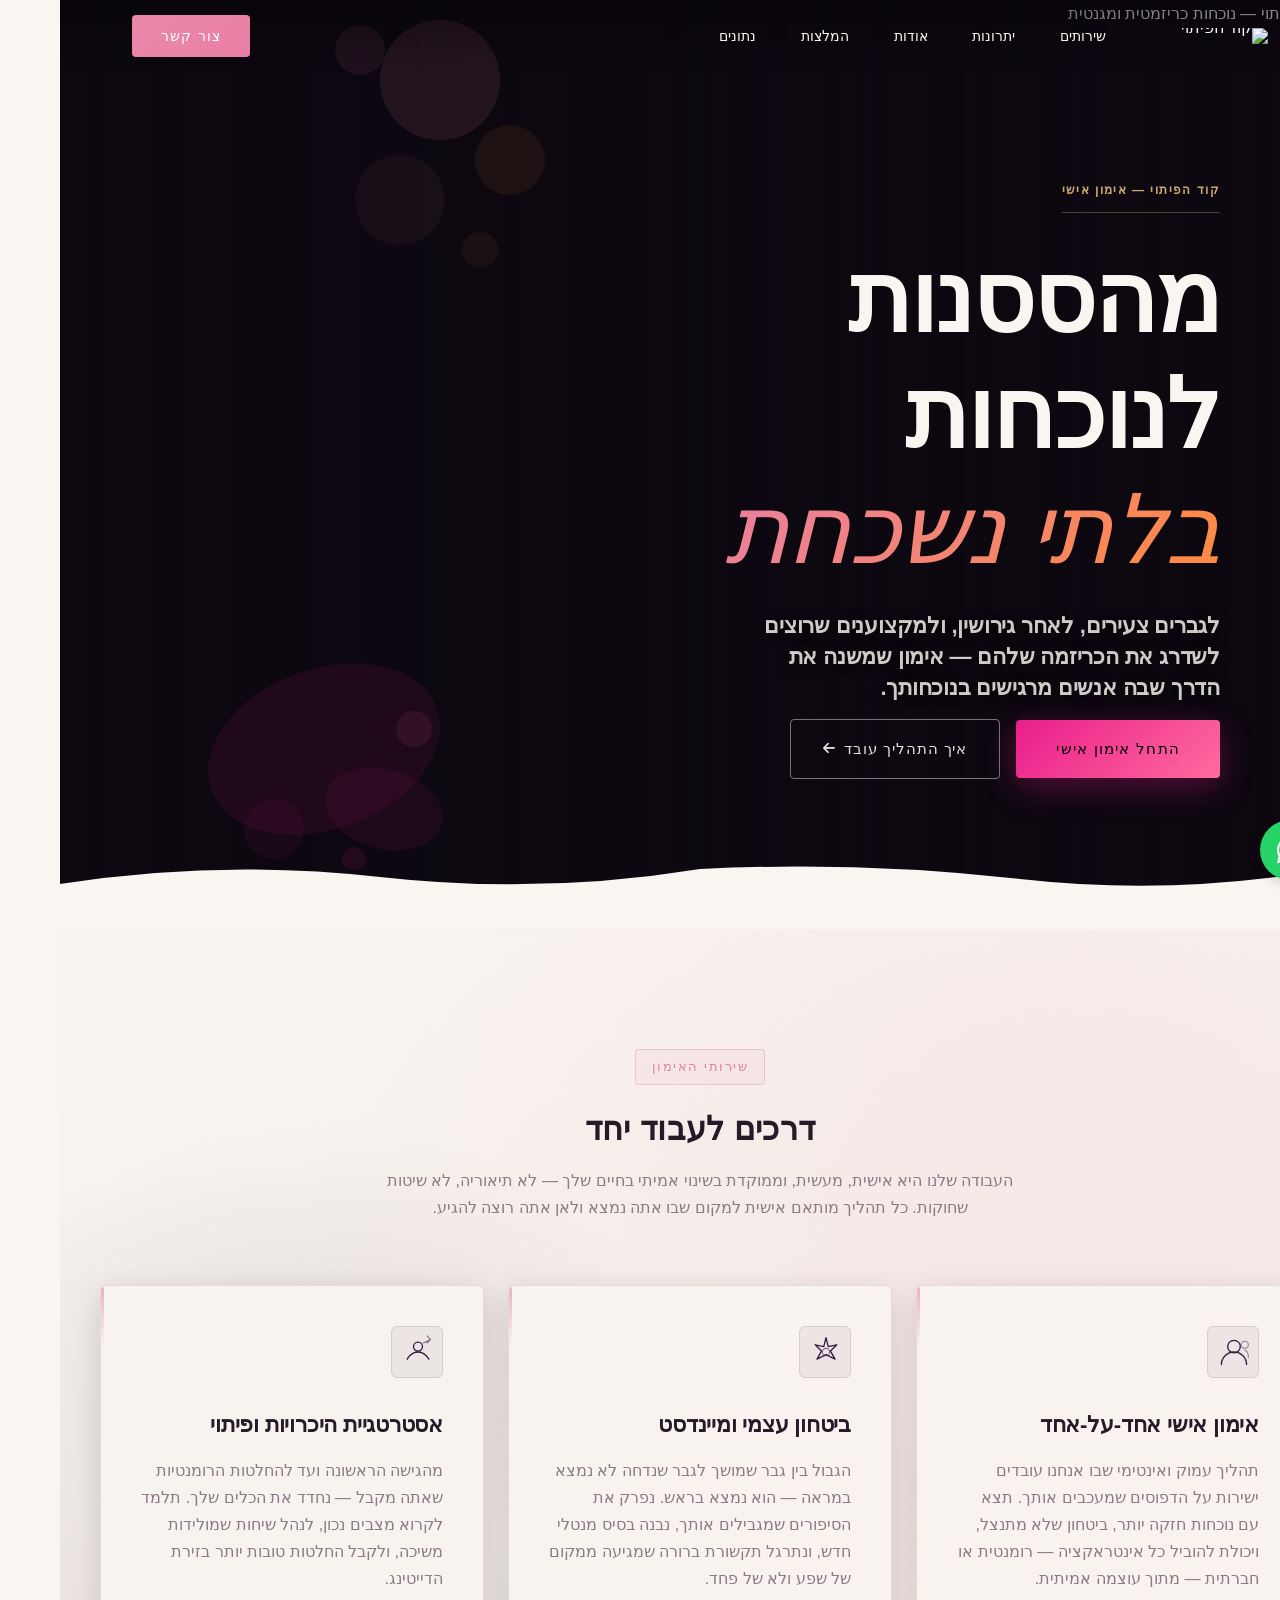
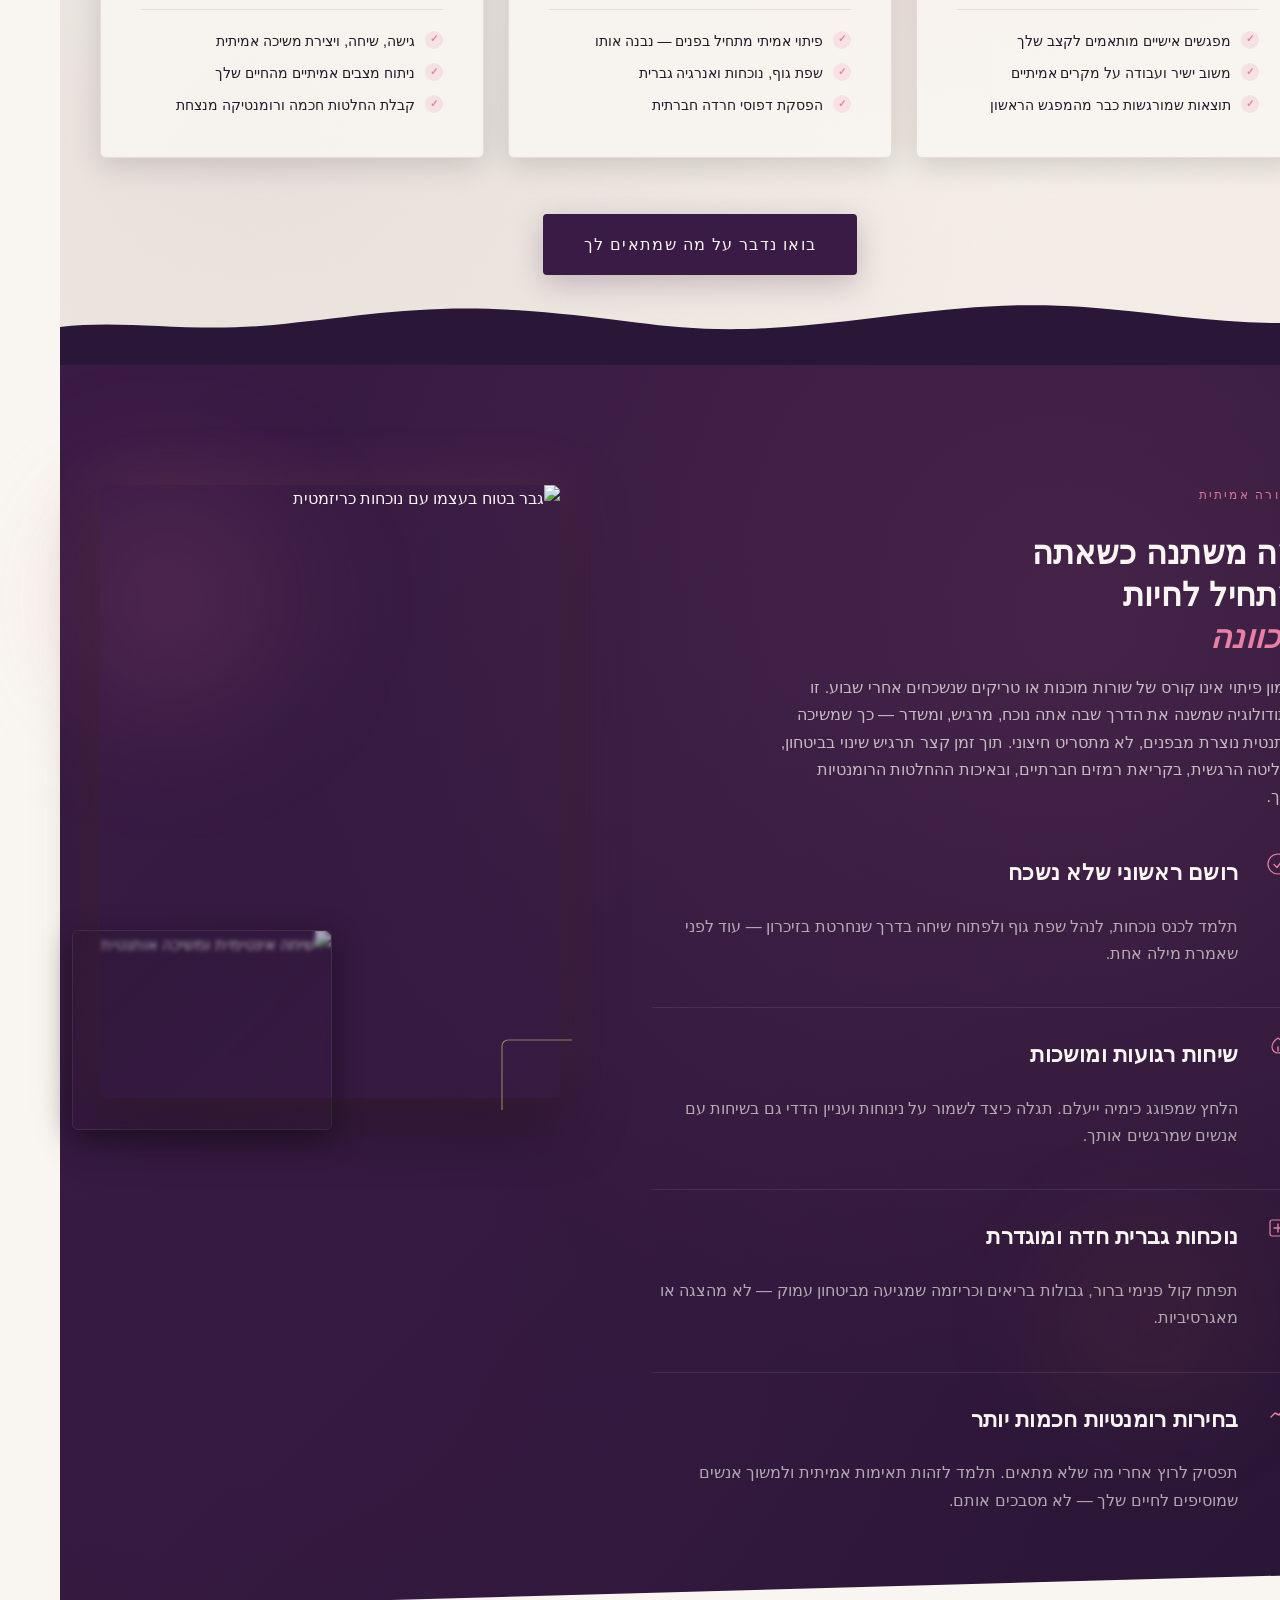
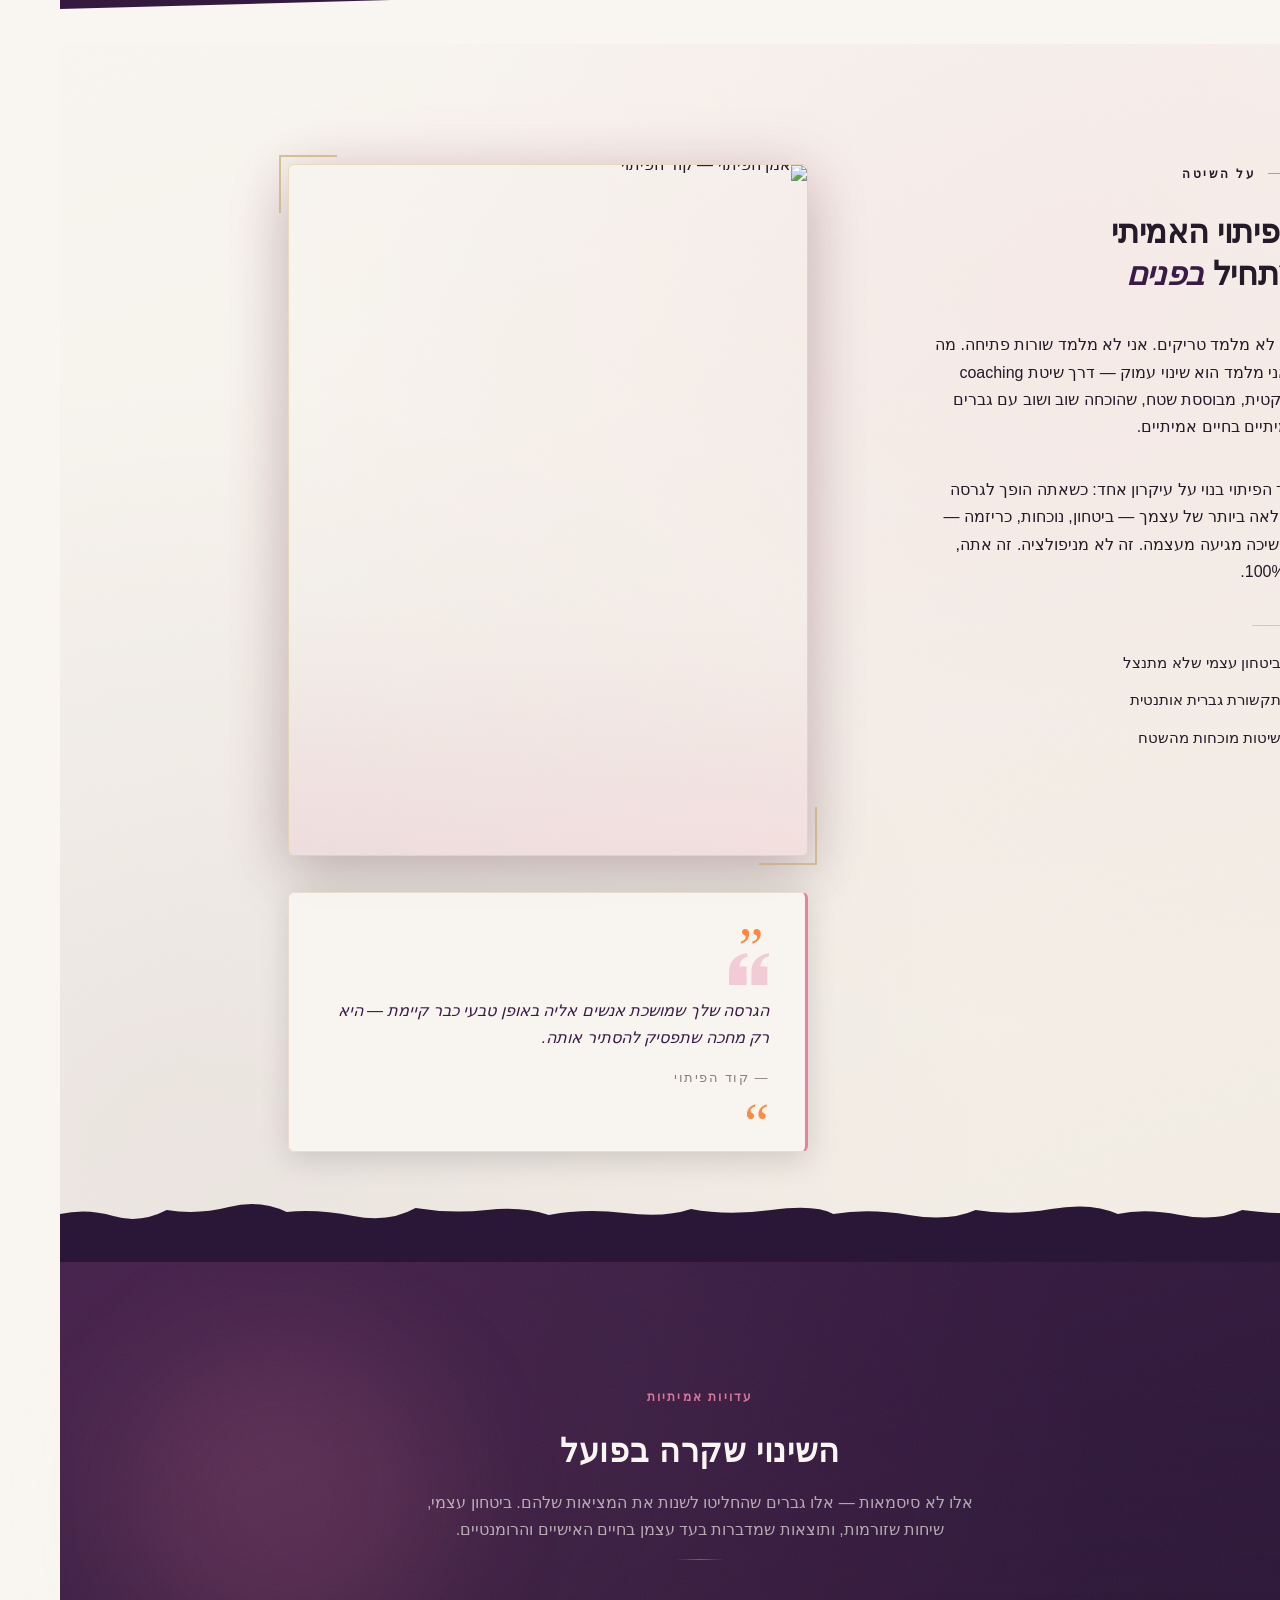
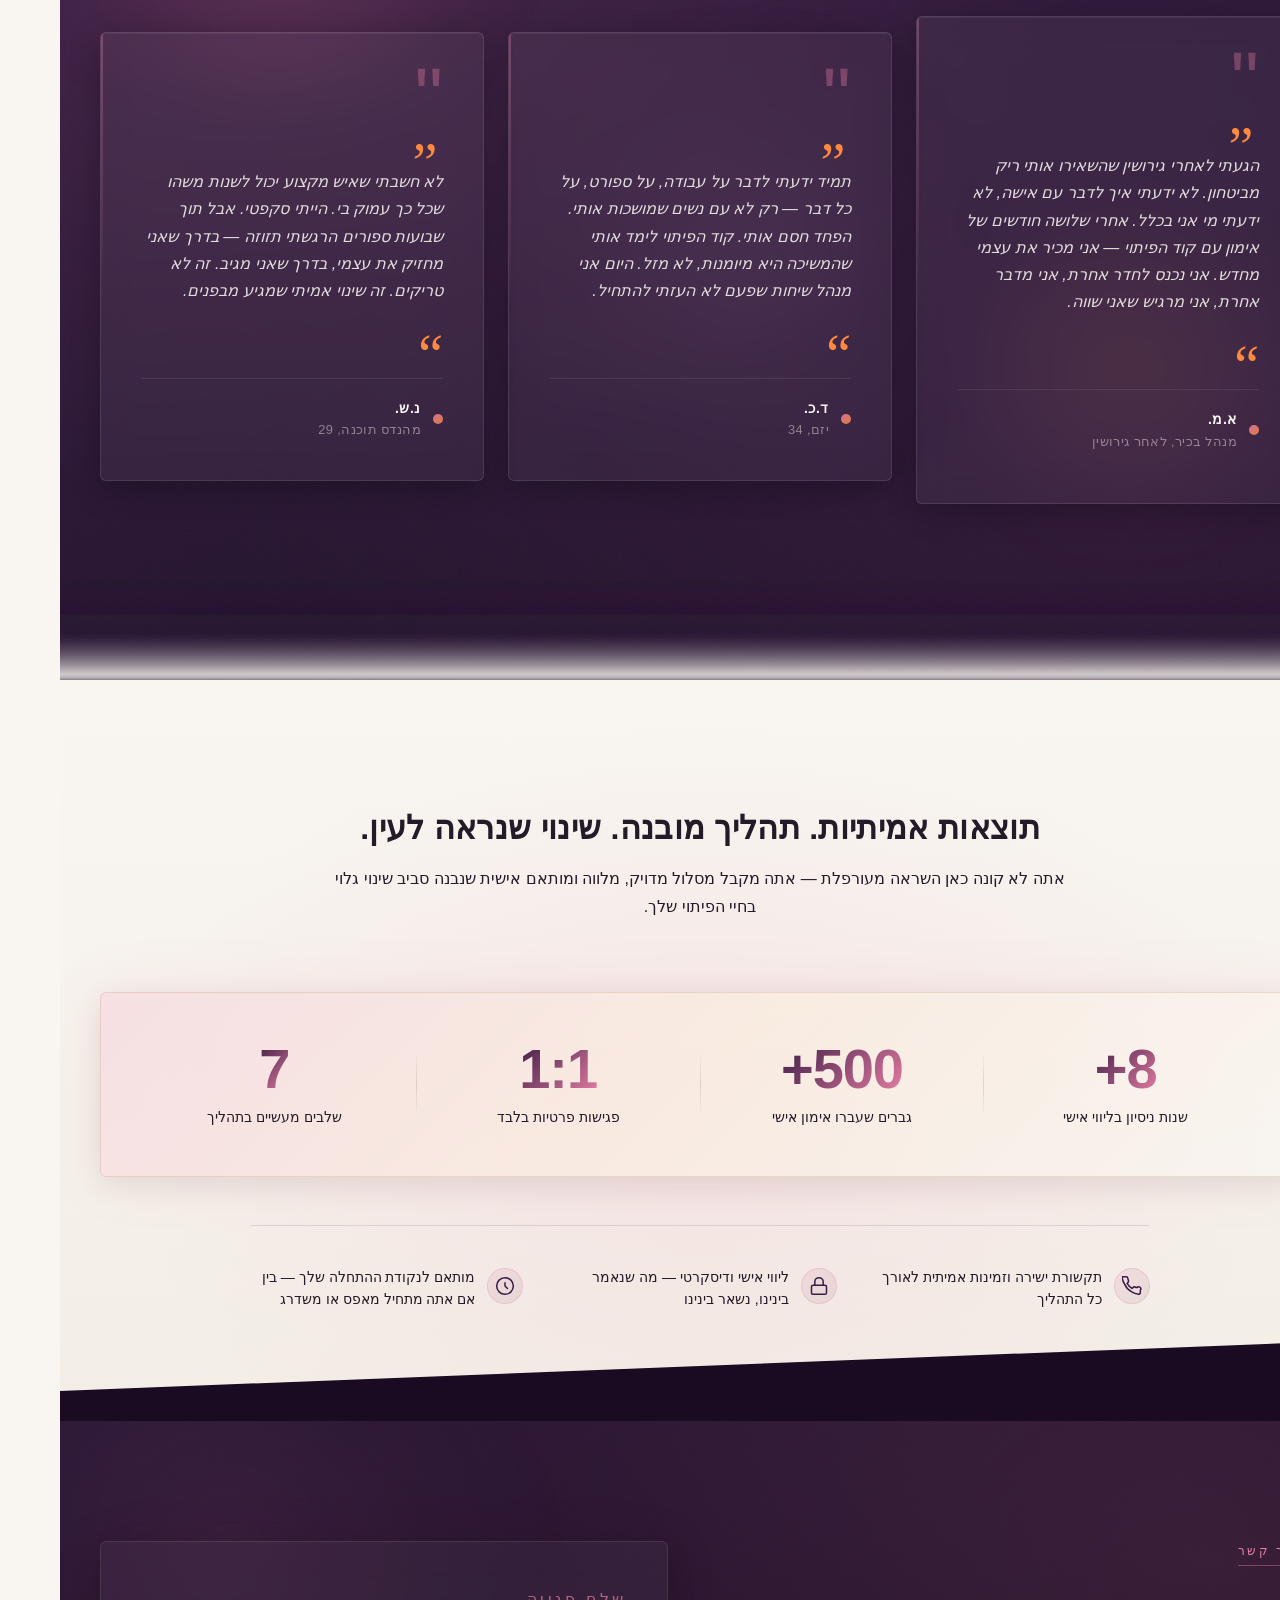
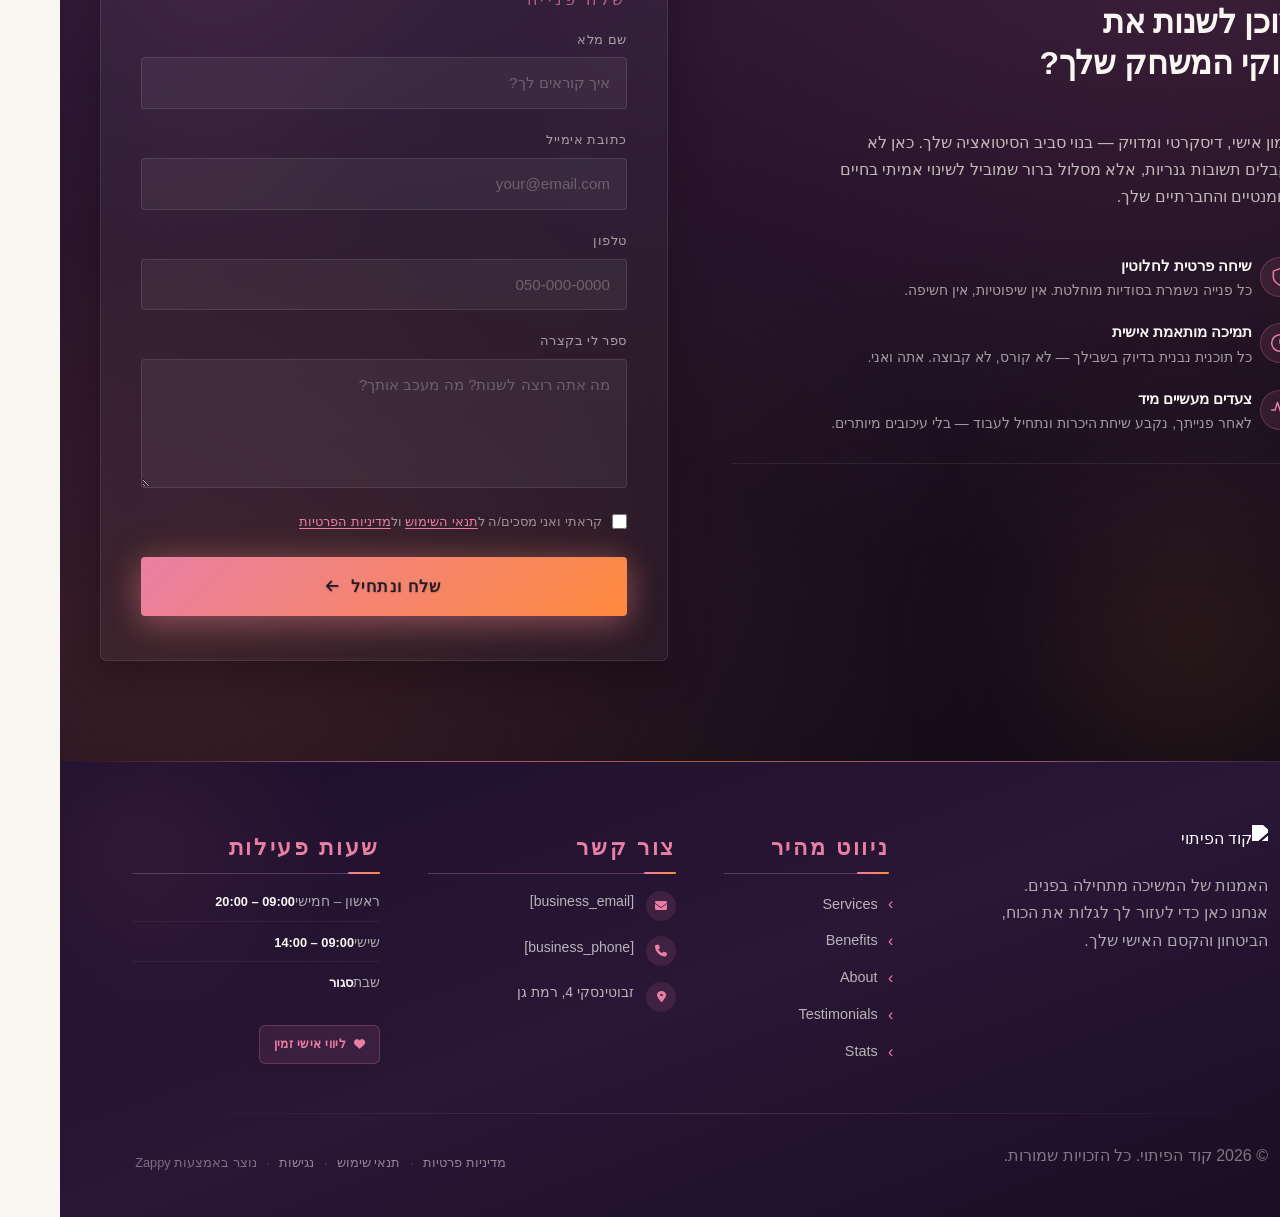
==== commit 8ffabdf5: "Background sync: Progressive GitHub Sync" ====
--- a/index.html
+++ b/index.html
@@ -1163,7 +1163,7 @@
       <!-- Card 1 -->
       <article class="index-testimonials-section__card index-testimonials-section__card--tall">
         <div class="index-testimonials-section__card-inner">
-          <div class="index-testimonials-section__quote-mark" aria-hidden="true">“</div>
+          <div class="index-testimonials-section__quote-mark" aria-hidden="true">"</div>
           <blockquote class="index-testimonials-section__quote">
             <p>הגעתי לאחרי גירושין שהשאירו אותי ריק מביטחון. לא ידעתי איך לדבר עם אישה, לא ידעתי מי אני בכלל. אחרי שלושה חודשים של אימון עם קוד הפיתוי — אני מכיר את עצמי מחדש. אני נכנס לחדר אחרת, אני מדבר אחרת, אני מרגיש שאני שווה.</p>
           </blockquote>
@@ -1180,7 +1180,7 @@
       <!-- Card 2 -->
       <article class="index-testimonials-section__card">
         <div class="index-testimonials-section__card-inner">
-          <div class="index-testimonials-section__quote-mark" aria-hidden="true">“</div>
+          <div class="index-testimonials-section__quote-mark" aria-hidden="true">"</div>
           <blockquote class="index-testimonials-section__quote">
             <p>תמיד ידעתי לדבר על עבודה, על ספורט, על כל דבר — רק לא עם נשים שמושכות אותי. הפחד חסם אותי. קוד הפיתוי לימד אותי שהמשיכה היא מיומנות, לא מזל. היום אני מנהל שיחות שפעם לא העזתי להתחיל.</p>
           </blockquote>
@@ -1197,7 +1197,7 @@
       <!-- Card 3 -->
       <article class="index-testimonials-section__card">
         <div class="index-testimonials-section__card-inner">
-          <div class="index-testimonials-section__quote-mark" aria-hidden="true">“</div>
+          <div class="index-testimonials-section__quote-mark" aria-hidden="true">"</div>
           <blockquote class="index-testimonials-section__quote">
             <p>לא חשבתי שאיש מקצוע יכול לשנות משהו שכל כך עמוק בי. הייתי סקפטי. אבל תוך שבועות ספורים הרגשתי תזוזה — בדרך שאני מחזיק את עצמי, בדרך שאני מגיב. זה לא טריקים. זה שינוי אמיתי שמגיע מבפנים.</p>
           </blockquote>
@@ -1410,9 +1410,7 @@
         </a>
         <p class="footer-tagline">האמנות של המשיכה מתחילה בפנים. אנחנו כאן כדי לעזור לך לגלות את הכוח, הביטחון והקסם האישי שלך.</p>
         <div class="footer-social" aria-label="רשתות חברתיות">
-          
-          
-          
+          <!-- All social media platforms disabled -->
         </div>
       </div>
 
@@ -1441,7 +1439,7 @@
             <span class="contact-text"><a href="tel:[business_phone]">[business_phone]</a></span>
           </li>
           <li><a href="/"><span class="contact-icon"><i class="fas fa-map-marker-alt"></i></span>
-            <span class="contact-text">[business_address]</span></a></li>
+            <span class="contact-text">זבוטינסקי 4, רמת גן</span></a></li>
         </ul>
       </div>
 
@@ -1481,7 +1479,7 @@
   </div>
 </footer>
   
-  <a href="https://wa.me/[whatsapp_handle]" class="whatsapp-float" aria-label="WhatsApp">
+  <a href="https://wa.me/[whatsapp_handle]" class="whatsapp-float" aria-label="WhatsApp" style="display:none">
     <i class="fab fa-whatsapp"></i>
   </a>
   
